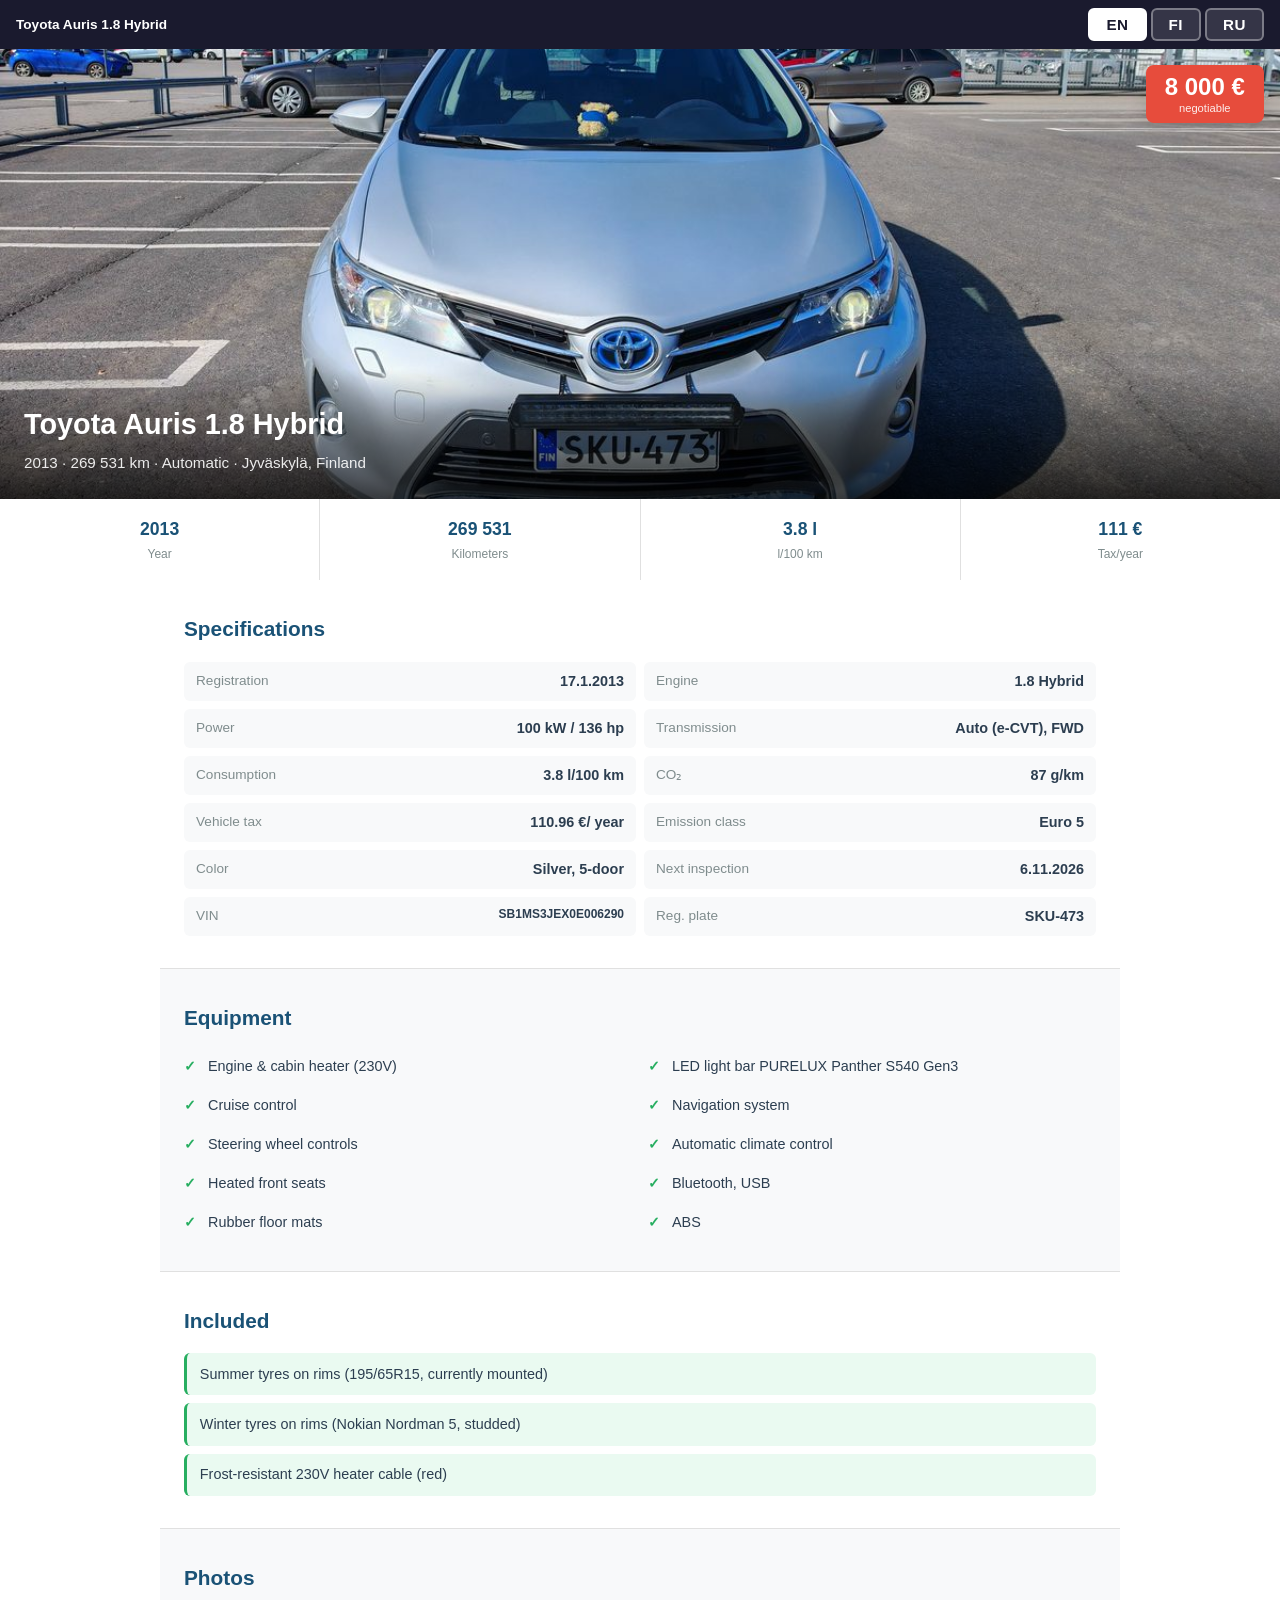
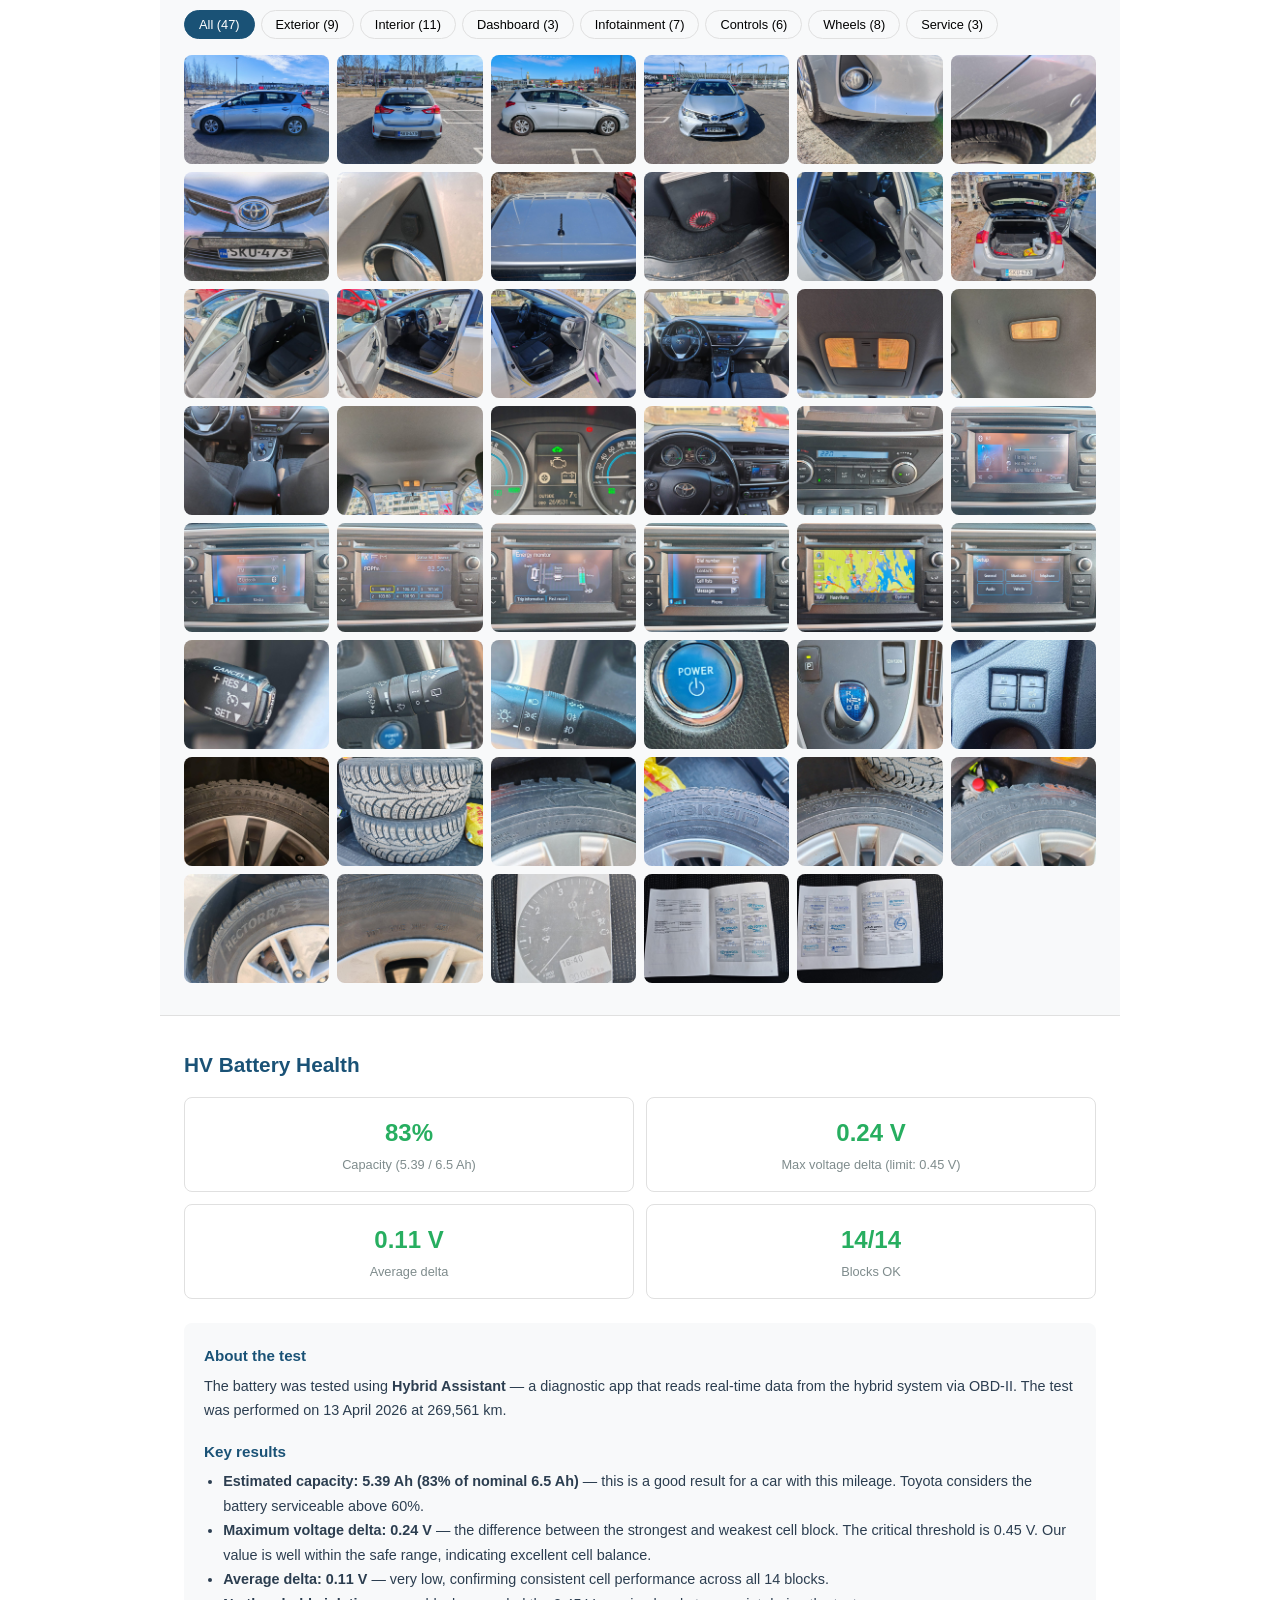
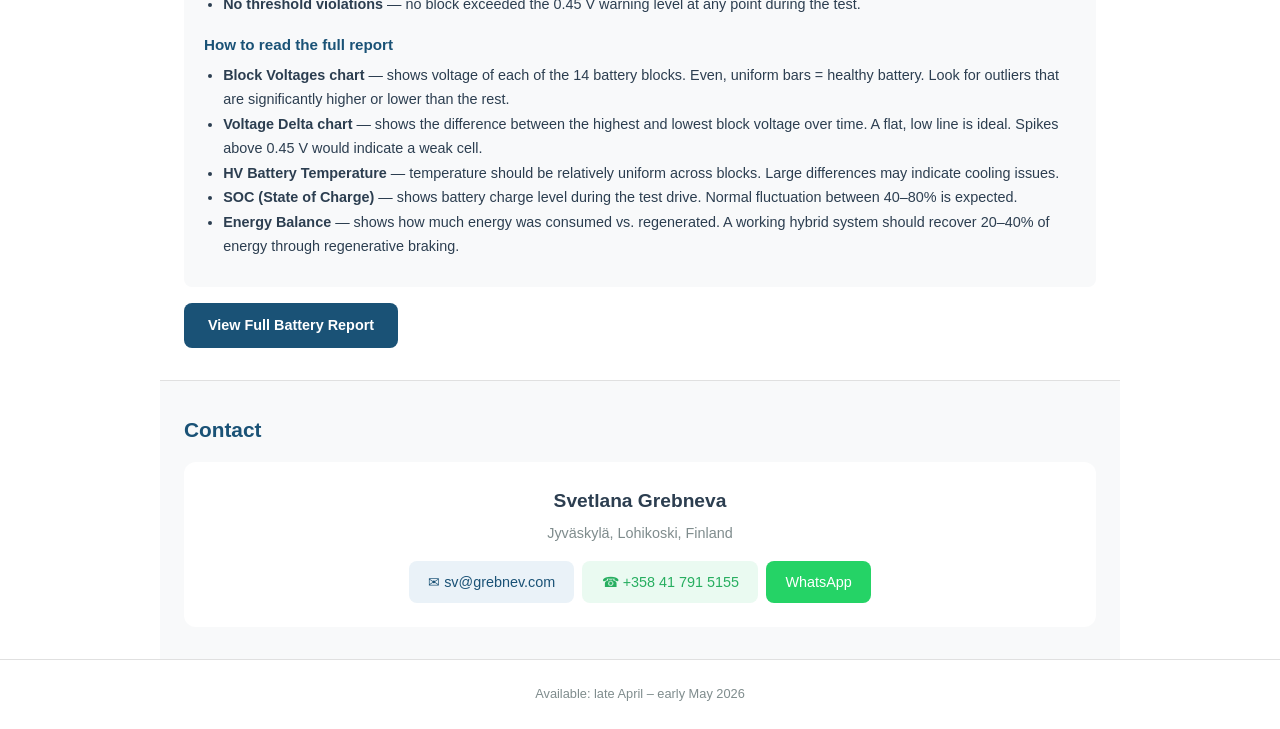
==== index.html @ d521fa99 "Fix language defaults, photo labels, and add heater cable to included items - Default language: Finn" ====
<!DOCTYPE html>
<html lang="fi" data-lang="fi">
<head>
  <meta charset="UTF-8">
  <meta name="viewport" content="width=device-width, initial-scale=1.0">
  <title>Toyota Auris 1.8 Hybrid 2013 — For Sale / Myydaan / Prodaetsya</title>
  <meta name="description" content="Toyota Auris 1.8 Hybrid 2013, 269 531 km, automatic, 8 000 EUR. Jyvaskyla, Finland.">

  <!-- Open Graph -->
  <meta property="og:title" content="Toyota Auris 1.8 Hybrid 2013 — 8 000 EUR">
  <meta property="og:description" content="Well-maintained hybrid, 269 531 km, automatic e-CVT, 3.8 l/100 km. Jyvaskyla, Finland.">
  <meta property="og:image" content="photos-web/exterior/exterior-04.jpg">
  <meta property="og:type" content="website">

  <link rel="icon" href="data:image/svg+xml,<svg xmlns='http://www.w3.org/2000/svg' viewBox='0 0 100 100'><text y='.9em' font-size='90'>&#x1F697;</text></svg>">
  <link rel="stylesheet" href="css/style.css">
</head>
<body data-lang="fi">

  <!-- Top Bar -->
  <div class="top-bar">
    <span class="site-title">Toyota Auris 1.8 Hybrid</span>
    <div class="lang-buttons">
      <button class="lang-btn active" data-lang="en">EN</button>
      <button class="lang-btn" data-lang="fi">FI</button>
      <button class="lang-btn" data-lang="ru">RU</button>
    </div>
  </div>

  <!-- Hero -->
  <div class="hero">
    <img src="photos-web/exterior/exterior-04.jpg" alt="Toyota Auris 1.8 Hybrid 2013" loading="eager">
    <div class="price-badge">8 000 &euro;
      <span class="price-negotiable">
        <span class="lang-en">negotiable</span>
        <span class="lang-fi">neuvoteltavissa</span>
        <span class="lang-ru">&#1090;&#1086;&#1088;&#1075;</span>
      </span>
    </div>
    <div class="hero-overlay">
      <h1>Toyota Auris 1.8 Hybrid</h1>
      <div class="subtitle">
        <span class="lang-en">2013 &middot; 269 531 km &middot; Automatic &middot; Jyv&auml;skyl&auml;, Finland</span>
        <span class="lang-fi">2013 &middot; 269 531 km &middot; Automaatti &middot; Jyv&auml;skyl&auml;, Suomi</span>
        <span class="lang-ru">2013 &middot; 269 531 km &middot; &#1040;&#1074;&#1090;&#1086;&#1084;&#1072;&#1090; &middot; Jyv&auml;skyl&auml;, &#1060;&#1080;&#1085;&#1083;&#1103;&#1085;&#1076;&#1080;&#1103;</span>
      </div>
    </div>
  </div>

  <!-- Quick Facts -->
  <div class="quick-facts">
    <div class="quick-fact">
      <div class="value">2013</div>
      <div class="label">
        <span class="lang-en">Year</span>
        <span class="lang-fi">Vuosi</span>
        <span class="lang-ru">&#1043;&#1086;&#1076;</span>
      </div>
    </div>
    <div class="quick-fact">
      <div class="value">269 531</div>
      <div class="label">
        <span class="lang-en">Kilometers</span>
        <span class="lang-fi">Kilometrit</span>
        <span class="lang-ru">&#1055;&#1088;&#1086;&#1073;&#1077;&#1075;, &#1082;&#1084;</span>
      </div>
    </div>
    <div class="quick-fact">
      <div class="value">3.8 l</div>
      <div class="label">
        <span class="lang-en">l/100 km</span>
        <span class="lang-fi">l/100 km</span>
        <span class="lang-ru">&#1083;/100 &#1082;&#1084;</span>
      </div>
    </div>
    <div class="quick-fact">
      <div class="value">111 &euro;</div>
      <div class="label">
        <span class="lang-en">Tax/year</span>
        <span class="lang-fi">Vero/vuosi</span>
        <span class="lang-ru">&#1053;&#1072;&#1083;&#1086;&#1075;/&#1075;&#1086;&#1076;</span>
      </div>
    </div>
  </div>

  <!-- Specifications -->
  <section class="section" id="specs">
    <h2 class="section-title">
      <span class="lang-en">Specifications</span>
      <span class="lang-fi">Tekniset tiedot</span>
      <span class="lang-ru">&#1061;&#1072;&#1088;&#1072;&#1082;&#1090;&#1077;&#1088;&#1080;&#1089;&#1090;&#1080;&#1082;&#1080;</span>
    </h2>
    <div class="specs-grid">
      <div class="spec-row">
        <span class="spec-label">
          <span class="lang-en">Registration</span><span class="lang-fi">Rekister&ouml;inti</span><span class="lang-ru">&#1056;&#1077;&#1075;&#1080;&#1089;&#1090;&#1088;&#1072;&#1094;&#1080;&#1103;</span>
        </span>
        <span class="spec-value">17.1.2013</span>
      </div>
      <div class="spec-row">
        <span class="spec-label">
          <span class="lang-en">Engine</span><span class="lang-fi">Moottori</span><span class="lang-ru">&#1044;&#1074;&#1080;&#1075;&#1072;&#1090;&#1077;&#1083;&#1100;</span>
        </span>
        <span class="spec-value">1.8 Hybrid</span>
      </div>
      <div class="spec-row">
        <span class="spec-label">
          <span class="lang-en">Power</span><span class="lang-fi">Teho</span><span class="lang-ru">&#1052;&#1086;&#1097;&#1085;&#1086;&#1089;&#1090;&#1100;</span>
        </span>
        <span class="spec-value">100 kW / 136 hp</span>
      </div>
      <div class="spec-row">
        <span class="spec-label">
          <span class="lang-en">Transmission</span><span class="lang-fi">Vaihteisto</span><span class="lang-ru">&#1050;&#1086;&#1088;&#1086;&#1073;&#1082;&#1072;</span>
        </span>
        <span class="spec-value">
          <span class="lang-en">Auto (e-CVT), FWD</span><span class="lang-fi">Automaatti (e-CVT), etuveto</span><span class="lang-ru">&#1040;&#1074;&#1090;&#1086;&#1084;&#1072;&#1090; (e-CVT), &#1087;&#1077;&#1088;&#1077;&#1076;&#1085;&#1080;&#1081;</span>
        </span>
      </div>
      <div class="spec-row">
        <span class="spec-label">
          <span class="lang-en">Consumption</span><span class="lang-fi">Kulutus</span><span class="lang-ru">&#1056;&#1072;&#1089;&#1093;&#1086;&#1076;</span>
        </span>
        <span class="spec-value">3.8 l/100 km</span>
      </div>
      <div class="spec-row">
        <span class="spec-label">CO&#8322;</span>
        <span class="spec-value">87 g/km</span>
      </div>
      <div class="spec-row">
        <span class="spec-label">
          <span class="lang-en">Vehicle tax</span><span class="lang-fi">Ajoneuvovero</span><span class="lang-ru">&#1053;&#1072;&#1083;&#1086;&#1075;</span>
        </span>
        <span class="spec-value">110.96 &euro;/
          <span class="lang-en">year</span><span class="lang-fi">vuosi</span><span class="lang-ru">&#1075;&#1086;&#1076;</span>
        </span>
      </div>
      <div class="spec-row">
        <span class="spec-label">
          <span class="lang-en">Emission class</span><span class="lang-fi">P&auml;&auml;st&ouml;luokka</span><span class="lang-ru">&#1069;&#1082;&#1086;&#1082;&#1083;&#1072;&#1089;&#1089;</span>
        </span>
        <span class="spec-value">Euro 5</span>
      </div>
      <div class="spec-row">
        <span class="spec-label">
          <span class="lang-en">Color</span><span class="lang-fi">V&auml;ri</span><span class="lang-ru">&#1062;&#1074;&#1077;&#1090;</span>
        </span>
        <span class="spec-value">
          <span class="lang-en">Silver, 5-door</span><span class="lang-fi">Hopea, 5-ovinen</span><span class="lang-ru">&#1057;&#1077;&#1088;&#1077;&#1073;&#1088;&#1080;&#1089;&#1090;&#1099;&#1081;, 5 &#1076;&#1074;.</span>
        </span>
      </div>
      <div class="spec-row">
        <span class="spec-label">
          <span class="lang-en">Next inspection</span><span class="lang-fi">Seuraava katsastus</span><span class="lang-ru">&#1058;&#1077;&#1093;&#1086;&#1089;&#1084;&#1086;&#1090;&#1088; &#1076;&#1086;</span>
        </span>
        <span class="spec-value">6.11.2026</span>
      </div>
      <div class="spec-row">
        <span class="spec-label">VIN</span>
        <span class="spec-value" style="font-size:0.75rem">SB1MS3JEX0E006290</span>
      </div>
      <div class="spec-row">
        <span class="spec-label">
          <span class="lang-en">Reg. plate</span><span class="lang-fi">Rekisteritunnus</span><span class="lang-ru">&#1053;&#1086;&#1084;&#1077;&#1088;</span>
        </span>
        <span class="spec-value">SKU-473</span>
      </div>
    </div>
  </section>

  <!-- Equipment -->
  <section class="section section-alt" id="equipment">
    <h2 class="section-title">
      <span class="lang-en">Equipment</span>
      <span class="lang-fi">Varusteet</span>
      <span class="lang-ru">&#1054;&#1089;&#1085;&#1072;&#1097;&#1077;&#1085;&#1080;&#1077;</span>
    </h2>
    <ul class="equipment-list">
      <li>
        <span class="lang-en">Engine &amp; cabin heater (230V)</span>
        <span class="lang-fi">Moottorin ja sis&auml;tilan l&auml;mmitin (230V)</span>
        <span class="lang-ru">&#1055;&#1086;&#1076;&#1086;&#1075;&#1088;&#1077;&#1074; &#1076;&#1074;&#1080;&#1075;&#1072;&#1090;&#1077;&#1083;&#1103; &#1080; &#1089;&#1072;&#1083;&#1086;&#1085;&#1072; (230V)</span>
      </li>
      <li>
        <span class="lang-en">LED light bar PURELUX Panther S540 Gen3</span>
        <span class="lang-fi">Lis&auml;valo PURELUX Panther S540 Gen3</span>
        <span class="lang-ru">LED-&#1092;&#1072;&#1088;&#1072; PURELUX Panther S540 Gen3</span>
      </li>
      <li>
        <span class="lang-en">Cruise control</span>
        <span class="lang-fi">Vakionopeudens&auml;&auml;din</span>
        <span class="lang-ru">&#1050;&#1088;&#1091;&#1080;&#1079;-&#1082;&#1086;&#1085;&#1090;&#1088;&#1086;&#1083;&#1100;</span>
      </li>
      <li>
        <span class="lang-en">Navigation system</span>
        <span class="lang-fi">Navigointij&auml;rjestelm&auml;</span>
        <span class="lang-ru">&#1053;&#1072;&#1074;&#1080;&#1075;&#1072;&#1094;&#1080;&#1103;</span>
      </li>
      <li>
        <span class="lang-en">Steering wheel controls</span>
        <span class="lang-fi">Ohjauspyörän hallintalaitteet</span>
        <span class="lang-ru">&#1059;&#1087;&#1088;&#1072;&#1074;&#1083;&#1077;&#1085;&#1080;&#1077; &#1085;&#1072; &#1088;&#1091;&#1083;&#1077;</span>
      </li>
      <li>
        <span class="lang-en">Automatic climate control</span>
        <span class="lang-fi">Automaattinen ilmastointi</span>
        <span class="lang-ru">&#1050;&#1083;&#1080;&#1084;&#1072;&#1090;-&#1082;&#1086;&#1085;&#1090;&#1088;&#1086;&#1083;&#1100;</span>
      </li>
      <li>
        <span class="lang-en">Heated front seats</span>
        <span class="lang-fi">L&auml;mmitett&auml;v&auml;t etuistuimet</span>
        <span class="lang-ru">&#1054;&#1073;&#1086;&#1075;&#1088;&#1077;&#1074; &#1087;&#1077;&#1088;&#1077;&#1076;&#1085;&#1080;&#1093; &#1089;&#1080;&#1076;&#1077;&#1085;&#1080;&#1081;</span>
      </li>
      <li>
        <span class="lang-en">Bluetooth, USB</span>
        <span class="lang-fi">Bluetooth, USB</span>
        <span class="lang-ru">Bluetooth, USB</span>
      </li>
      <li>
        <span class="lang-en">Rubber floor mats</span>
        <span class="lang-fi">Kumimatot</span>
        <span class="lang-ru">&#1056;&#1077;&#1079;&#1080;&#1085;&#1086;&#1074;&#1099;&#1077; &#1082;&#1086;&#1074;&#1088;&#1080;&#1082;&#1080;</span>
      </li>
      <li>
        <span class="lang-en">ABS</span>
        <span class="lang-fi">ABS</span>
        <span class="lang-ru">ABS</span>
      </li>
    </ul>
  </section>

  <!-- Included -->
  <section class="section" id="included">
    <h2 class="section-title">
      <span class="lang-en">Included</span>
      <span class="lang-fi">Mukana</span>
      <span class="lang-ru">&#1042; &#1082;&#1086;&#1084;&#1087;&#1083;&#1077;&#1082;&#1090;&#1077;</span>
    </h2>
    <ul class="included-list">
      <li>
        <span class="lang-en">Summer tyres on rims (195/65R15, currently mounted)</span>
        <span class="lang-fi">Kes&auml;renkaat vanteilla (195/65R15, nyt alla)</span>
        <span class="lang-ru">&#1051;&#1077;&#1090;&#1085;&#1103;&#1103; &#1088;&#1077;&#1079;&#1080;&#1085;&#1072; &#1085;&#1072; &#1076;&#1080;&#1089;&#1082;&#1072;&#1093; (195/65R15, &#1089;&#1077;&#1081;&#1095;&#1072;&#1089; &#1089;&#1090;&#1086;&#1080;&#1090;)</span>
      </li>
      <li>
        <span class="lang-en">Winter tyres on rims (Nokian Nordman 5, studded)</span>
        <span class="lang-fi">Talvirenkaat vanteilla (Nokian Nordman 5, nastarenkaat)</span>
        <span class="lang-ru">&#1047;&#1080;&#1084;&#1085;&#1103;&#1103; &#1088;&#1077;&#1079;&#1080;&#1085;&#1072; &#1085;&#1072; &#1076;&#1080;&#1089;&#1082;&#1072;&#1093; (Nokian Nordman 5, &#1096;&#1080;&#1087;&#1099;)</span>
      </li>
      <li>
        <span class="lang-en">Frost-resistant 230V heater cable (red)</span>
        <span class="lang-fi">Pakkasenkest&auml;v&auml; 230V l&auml;mmityskaapeli (punainen)</span>
        <span class="lang-ru">&#1052;&#1086;&#1088;&#1086;&#1079;&#1086;&#1089;&#1090;&#1086;&#1081;&#1082;&#1080;&#1081; &#1082;&#1072;&#1073;&#1077;&#1083;&#1100; 230V &#1076;&#1083;&#1103; &#1086;&#1073;&#1086;&#1075;&#1088;&#1077;&#1074;&#1072; (&#1082;&#1088;&#1072;&#1089;&#1085;&#1099;&#1081;)</span>
      </li>
    </ul>
  </section>

  <!-- Photo Gallery -->
  <section class="section section-alt" id="photos">
    <h2 class="section-title">
      <span class="lang-en">Photos</span>
      <span class="lang-fi">Kuvat</span>
      <span class="lang-ru">&#1060;&#1086;&#1090;&#1086;</span>
    </h2>

    <div class="gallery-tabs">
      <button class="gallery-tab active" data-category="all">
        <span class="lang-en">All (47)</span><span class="lang-fi">Kaikki (47)</span><span class="lang-ru">&#1042;&#1089;&#1077; (47)</span>
      </button>
      <button class="gallery-tab" data-category="exterior">
        <span class="lang-en">Exterior (9)</span><span class="lang-fi">Ulkopuoli (9)</span><span class="lang-ru">&#1050;&#1091;&#1079;&#1086;&#1074; (9)</span>
      </button>
      <button class="gallery-tab" data-category="interior">
        <span class="lang-en">Interior (11)</span><span class="lang-fi">Sis&auml;tila (11)</span><span class="lang-ru">&#1057;&#1072;&#1083;&#1086;&#1085; (11)</span>
      </button>
      <button class="gallery-tab" data-category="dashboard">
        <span class="lang-en">Dashboard (3)</span><span class="lang-fi">Mittaristo (3)</span><span class="lang-ru">&#1055;&#1088;&#1080;&#1073;&#1086;&#1088;&#1099; (3)</span>
      </button>
      <button class="gallery-tab" data-category="infotainment">
        <span class="lang-en">Infotainment (7)</span><span class="lang-fi">Viihde (7)</span><span class="lang-ru">&#1052;&#1091;&#1083;&#1100;&#1090;&#1080;&#1084;&#1077;&#1076;&#1080;&#1072; (7)</span>
      </button>
      <button class="gallery-tab" data-category="controls">
        <span class="lang-en">Controls (6)</span><span class="lang-fi">Hallinta (6)</span><span class="lang-ru">&#1059;&#1087;&#1088;&#1072;&#1074;&#1083;&#1077;&#1085;&#1080;&#1077; (6)</span>
      </button>
      <button class="gallery-tab" data-category="wheels">
        <span class="lang-en">Wheels (8)</span><span class="lang-fi">Renkaat (8)</span><span class="lang-ru">&#1050;&#1086;&#1083;&#1105;&#1089;&#1072; (8)</span>
      </button>
      <button class="gallery-tab" data-category="service">
        <span class="lang-en">Service (3)</span><span class="lang-fi">Huolto (3)</span><span class="lang-ru">&#1057;&#1077;&#1088;&#1074;&#1080;&#1089; (3)</span>
      </button>
    </div>

    <div class="gallery-grid">
      <!-- Exterior -->
      <div class="gallery-item" data-category="exterior" data-original="photos-original/exterior/exterior-01.jpg">
        <img src="photos-web/exterior/exterior-01.jpg" alt="Left side profile" loading="lazy">
        <div class="photo-label"><span class="lang-en">Left side</span><span class="lang-fi">Vasen sivu</span><span class="lang-ru">&#1051;&#1077;&#1074;&#1099;&#1081; &#1073;&#1086;&#1082;</span></div>
      </div>
      <div class="gallery-item" data-category="exterior" data-original="photos-original/exterior/exterior-02.jpg">
        <img src="photos-web/exterior/exterior-02.jpg" alt="Rear view" loading="lazy">
        <div class="photo-label"><span class="lang-en">Rear</span><span class="lang-fi">Takaa</span><span class="lang-ru">&#1057;&#1079;&#1072;&#1076;&#1080;</span></div>
      </div>
      <div class="gallery-item" data-category="exterior" data-original="photos-original/exterior/exterior-03.jpg">
        <img src="photos-web/exterior/exterior-03.jpg" alt="Right side profile" loading="lazy">
        <div class="photo-label"><span class="lang-en">Right side</span><span class="lang-fi">Oikea sivu</span><span class="lang-ru">&#1055;&#1088;&#1072;&#1074;&#1099;&#1081; &#1073;&#1086;&#1082;</span></div>
      </div>
      <div class="gallery-item" data-category="exterior" data-original="photos-original/exterior/exterior-04.jpg">
        <img src="photos-web/exterior/exterior-04.jpg" alt="Front view" loading="lazy">
        <div class="photo-label"><span class="lang-en">Front</span><span class="lang-fi">Edest&auml;</span><span class="lang-ru">&#1057;&#1087;&#1077;&#1088;&#1077;&#1076;&#1080;</span></div>
      </div>
      <div class="gallery-item" data-category="exterior" data-original="photos-original/exterior/exterior-05.jpg">
        <img src="photos-web/exterior/exterior-05.jpg" alt="Scuff on lower front bumper" loading="lazy">
        <div class="photo-label"><span class="lang-en">Bumper scuff</span><span class="lang-fi">Puskurin kuluma</span><span class="lang-ru">&#1055;&#1086;&#1090;&#1105;&#1088;&#1090;&#1086;&#1089;&#1090;&#1100; &#1073;&#1072;&#1084;&#1087;&#1077;&#1088;&#1072;</span></div>
      </div>
      <div class="gallery-item" data-category="exterior" data-original="photos-original/exterior/exterior-06.jpg">
        <img src="photos-web/exterior/exterior-06.jpg" alt="Scuff on right rear bumper" loading="lazy">
        <div class="photo-label"><span class="lang-en">Right bumper scuff</span><span class="lang-fi">Oikea puskuri</span><span class="lang-ru">&#1055;&#1086;&#1090;&#1105;&#1088;&#1090;&#1086;&#1089;&#1090;&#1100; &#1089;&#1087;&#1088;&#1072;&#1074;&#1072;</span></div>
      </div>
      <div class="gallery-item" data-category="exterior" data-original="photos-original/exterior/exterior-07.jpg">
        <img src="photos-web/exterior/exterior-07.jpg" alt="Front grille and LED bar" loading="lazy">
        <div class="photo-label"><span class="lang-en">Grille &amp; LED bar</span><span class="lang-fi">S&auml;leikk&ouml;</span><span class="lang-ru">&#1056;&#1077;&#1096;&#1105;&#1090;&#1082;&#1072; &#1080; LED</span></div>
      </div>
      <div class="gallery-item" data-category="exterior" data-original="photos-original/exterior/exterior-08.jpg">
        <img src="photos-web/exterior/exterior-08.jpg" alt="230V heater socket location" loading="lazy">
        <div class="photo-label"><span class="lang-en">230V socket</span><span class="lang-fi">230V pistorasia</span><span class="lang-ru">&#1056;&#1086;&#1079;&#1077;&#1090;&#1082;&#1072; 230V</span></div>
      </div>
      <div class="gallery-item" data-category="exterior" data-original="photos-original/exterior/exterior-09.jpg">
        <img src="photos-web/exterior/exterior-09.jpg" alt="Rear roof and antenna" loading="lazy">
        <div class="photo-label"><span class="lang-en">Roof &amp; antenna</span><span class="lang-fi">Katto</span><span class="lang-ru">&#1050;&#1088;&#1099;&#1096;&#1072;</span></div>
      </div>

      <!-- Interior -->
      <div class="gallery-item" data-category="interior" data-original="photos-original/interior/interior-01.jpg">
        <img src="photos-web/interior/interior-01.jpg" alt="DEFA cabin heater" loading="lazy">
        <div class="photo-label"><span class="lang-en">Cabin heater</span><span class="lang-fi">Sis&auml;l&auml;mmitin</span><span class="lang-ru">&#1054;&#1073;&#1086;&#1075;&#1088;&#1077;&#1074;&#1072;&#1090;&#1077;&#1083;&#1100;</span></div>
      </div>
      <div class="gallery-item" data-category="interior" data-original="photos-original/interior/interior-02.jpg">
        <img src="photos-web/interior/interior-02.jpg" alt="Rear seats right side" loading="lazy">
        <div class="photo-label"><span class="lang-en">Rear seats</span><span class="lang-fi">Takaistuimet</span><span class="lang-ru">&#1047;&#1072;&#1076;&#1085;&#1080;&#1081; &#1088;&#1103;&#1076;</span></div>
      </div>
      <div class="gallery-item" data-category="interior" data-original="photos-original/interior/interior-03.jpg">
        <img src="photos-web/interior/interior-03.jpg" alt="Trunk open" loading="lazy">
        <div class="photo-label"><span class="lang-en">Trunk</span><span class="lang-fi">Tavaratila</span><span class="lang-ru">&#1041;&#1072;&#1075;&#1072;&#1078;&#1085;&#1080;&#1082;</span></div>
      </div>
      <div class="gallery-item" data-category="interior" data-original="photos-original/interior/interior-04.jpg">
        <img src="photos-web/interior/interior-04.jpg" alt="Rear seats left side" loading="lazy">
        <div class="photo-label"><span class="lang-en">Rear seats</span><span class="lang-fi">Takaistuimet</span><span class="lang-ru">&#1047;&#1072;&#1076;&#1085;&#1080;&#1081; &#1088;&#1103;&#1076;</span></div>
      </div>
      <div class="gallery-item" data-category="interior" data-original="photos-original/interior/interior-05.jpg">
        <img src="photos-web/interior/interior-05.jpg" alt="Driver area overview" loading="lazy">
        <div class="photo-label"><span class="lang-en">Driver area</span><span class="lang-fi">Kuljettajan puoli</span><span class="lang-ru">&#1052;&#1077;&#1089;&#1090;&#1086; &#1074;&#1086;&#1076;&#1080;&#1090;&#1077;&#1083;&#1103;</span></div>
      </div>
      <div class="gallery-item" data-category="interior" data-original="photos-original/interior/interior-06.jpg">
        <img src="photos-web/interior/interior-06.jpg" alt="Driver seat" loading="lazy">
        <div class="photo-label"><span class="lang-en">Driver seat</span><span class="lang-fi">Kuljettajan istuin</span><span class="lang-ru">&#1057;&#1080;&#1076;&#1077;&#1085;&#1100;&#1077; &#1074;&#1086;&#1076;&#1080;&#1090;&#1077;&#1083;&#1103;</span></div>
      </div>
      <div class="gallery-item" data-category="interior" data-original="photos-original/interior/interior-07.jpg">
        <img src="photos-web/interior/interior-07.jpg" alt="Passenger seat" loading="lazy">
        <div class="photo-label"><span class="lang-en">Passenger seat</span><span class="lang-fi">Matkustajan istuin</span><span class="lang-ru">&#1055;&#1072;&#1089;&#1089;&#1072;&#1078;&#1080;&#1088;&#1089;&#1082;&#1086;&#1077;</span></div>
      </div>
      <div class="gallery-item" data-category="interior" data-original="photos-original/interior/interior-08.jpg">
        <img src="photos-web/interior/interior-08.jpg" alt="Full interior from rear" loading="lazy">
        <div class="photo-label"><span class="lang-en">Interior view</span><span class="lang-fi">Sis&auml;tila</span><span class="lang-ru">&#1057;&#1072;&#1083;&#1086;&#1085;</span></div>
      </div>
      <div class="gallery-item" data-category="interior" data-original="photos-original/interior/interior-09.jpg">
        <img src="photos-web/interior/interior-09.jpg" alt="Overhead lights and mirror" loading="lazy">
        <div class="photo-label"><span class="lang-en">Ceiling lights</span><span class="lang-fi">Kattovalot</span><span class="lang-ru">&#1055;&#1086;&#1090;&#1086;&#1083;&#1086;&#1082;</span></div>
      </div>
      <div class="gallery-item" data-category="interior" data-original="photos-original/interior/interior-10.jpg">
        <img src="photos-web/interior/interior-10.jpg" alt="Rear ceiling light" loading="lazy">
        <div class="photo-label"><span class="lang-en">Rear light</span><span class="lang-fi">Takavalo</span><span class="lang-ru">&#1047;&#1072;&#1076;&#1085;&#1080;&#1081; &#1089;&#1074;&#1077;&#1090;</span></div>
      </div>
      <div class="gallery-item" data-category="interior" data-original="photos-original/interior/interior-11.jpg">
        <img src="photos-web/interior/interior-11.jpg" alt="Interior panoramic" loading="lazy">
        <div class="photo-label"><span class="lang-en">Panoramic</span><span class="lang-fi">Panoraama</span><span class="lang-ru">&#1055;&#1072;&#1085;&#1086;&#1088;&#1072;&#1084;&#1072;</span></div>
      </div>

      <!-- Dashboard -->
      <div class="gallery-item" data-category="dashboard" data-original="photos-original/dashboard/dashboard-01.jpg">
        <img src="photos-web/dashboard/dashboard-01.jpg" alt="Instrument cluster 269531 km" loading="lazy">
        <div class="photo-label"><span class="lang-en">269 531 km</span><span class="lang-fi">269 531 km</span><span class="lang-ru">269 531 &#1082;&#1084;</span></div>
      </div>
      <div class="gallery-item" data-category="dashboard" data-original="photos-original/dashboard/dashboard-02.jpg">
        <img src="photos-web/dashboard/dashboard-02.jpg" alt="Dashboard overview" loading="lazy">
        <div class="photo-label"><span class="lang-en">Dashboard</span><span class="lang-fi">Mittaristo</span><span class="lang-ru">&#1055;&#1088;&#1080;&#1073;&#1086;&#1088;&#1099;</span></div>
      </div>
      <div class="gallery-item" data-category="dashboard" data-original="photos-original/dashboard/dashboard-03.jpg">
        <img src="photos-web/dashboard/dashboard-03.jpg" alt="Climate control" loading="lazy">
        <div class="photo-label"><span class="lang-en">Climate</span><span class="lang-fi">Ilmastointi</span><span class="lang-ru">&#1050;&#1083;&#1080;&#1084;&#1072;&#1090;</span></div>
      </div>

      <!-- Infotainment -->
      <div class="gallery-item" data-category="infotainment" data-original="photos-original/infotainment/infotainment-01.jpg">
        <img src="photos-web/infotainment/infotainment-01.jpg" alt="Bluetooth audio" loading="lazy">
        <div class="photo-label">Bluetooth</div>
      </div>
      <div class="gallery-item" data-category="infotainment" data-original="photos-original/infotainment/infotainment-02.jpg">
        <img src="photos-web/infotainment/infotainment-02.jpg" alt="Media source menu" loading="lazy">
        <div class="photo-label">Media</div>
      </div>
      <div class="gallery-item" data-category="infotainment" data-original="photos-original/infotainment/infotainment-03.jpg">
        <img src="photos-web/infotainment/infotainment-03.jpg" alt="FM radio" loading="lazy">
        <div class="photo-label">FM Radio</div>
      </div>
      <div class="gallery-item" data-category="infotainment" data-original="photos-original/infotainment/infotainment-04.jpg">
        <img src="photos-web/infotainment/infotainment-04.jpg" alt="Energy monitor" loading="lazy">
        <div class="photo-label"><span class="lang-en">Energy monitor</span><span class="lang-fi">Energiamonitori</span><span class="lang-ru">&#1069;&#1085;&#1077;&#1088;&#1075;&#1086;&#1084;&#1086;&#1085;&#1080;&#1090;&#1086;&#1088;</span></div>
      </div>
      <div class="gallery-item" data-category="infotainment" data-original="photos-original/infotainment/infotainment-05.jpg">
        <img src="photos-web/infotainment/infotainment-05.jpg" alt="Phone menu" loading="lazy">
        <div class="photo-label"><span class="lang-en">Phone</span><span class="lang-fi">Puhelin</span><span class="lang-ru">&#1058;&#1077;&#1083;&#1077;&#1092;&#1086;&#1085;</span></div>
      </div>
      <div class="gallery-item" data-category="infotainment" data-original="photos-original/infotainment/infotainment-06.jpg">
        <img src="photos-web/infotainment/infotainment-06.jpg" alt="Navigation map" loading="lazy">
        <div class="photo-label"><span class="lang-en">Navigation</span><span class="lang-fi">Navigointi</span><span class="lang-ru">&#1053;&#1072;&#1074;&#1080;&#1075;&#1072;&#1094;&#1080;&#1103;</span></div>
      </div>
      <div class="gallery-item" data-category="infotainment" data-original="photos-original/infotainment/infotainment-07.jpg">
        <img src="photos-web/infotainment/infotainment-07.jpg" alt="Setup menu" loading="lazy">
        <div class="photo-label"><span class="lang-en">Settings</span><span class="lang-fi">Asetukset</span><span class="lang-ru">&#1053;&#1072;&#1089;&#1090;&#1088;&#1086;&#1081;&#1082;&#1080;</span></div>
      </div>

      <!-- Controls -->
      <div class="gallery-item" data-category="controls" data-original="photos-original/controls/controls-01.jpg">
        <img src="photos-web/controls/controls-01.jpg" alt="Cruise control stalk" loading="lazy">
        <div class="photo-label"><span class="lang-en">Cruise control</span><span class="lang-fi">Vakionopeus</span><span class="lang-ru">&#1050;&#1088;&#1091;&#1080;&#1079;</span></div>
      </div>
      <div class="gallery-item" data-category="controls" data-original="photos-original/controls/controls-02.jpg">
        <img src="photos-web/controls/controls-02.jpg" alt="Wiper stalk" loading="lazy">
        <div class="photo-label"><span class="lang-en">Wipers</span><span class="lang-fi">Pyyhkimet</span><span class="lang-ru">&#1044;&#1074;&#1086;&#1088;&#1085;&#1080;&#1082;&#1080;</span></div>
      </div>
      <div class="gallery-item" data-category="controls" data-original="photos-original/controls/controls-03.jpg">
        <img src="photos-web/controls/controls-03.jpg" alt="Light and turn signal stalk" loading="lazy">
        <div class="photo-label"><span class="lang-en">Lights</span><span class="lang-fi">Valot</span><span class="lang-ru">&#1057;&#1074;&#1077;&#1090;</span></div>
      </div>
      <div class="gallery-item" data-category="controls" data-original="photos-original/controls/controls-04.jpg">
        <img src="photos-web/controls/controls-04.jpg" alt="POWER button" loading="lazy">
        <div class="photo-label">POWER</div>
      </div>
      <div class="gallery-item" data-category="controls" data-original="photos-original/controls/controls-05.jpg">
        <img src="photos-web/controls/controls-05.jpg" alt="Center console and shift knob" loading="lazy">
        <div class="photo-label"><span class="lang-en">Console</span><span class="lang-fi">Keskikonsoli</span><span class="lang-ru">&#1050;&#1086;&#1085;&#1089;&#1086;&#1083;&#1100;</span></div>
      </div>
      <div class="gallery-item" data-category="controls" data-original="photos-original/controls/controls-06.jpg">
        <img src="photos-web/controls/controls-06.jpg" alt="Heated seat buttons" loading="lazy">
        <div class="photo-label"><span class="lang-en">Heated seats</span><span class="lang-fi">L&auml;mmitys</span><span class="lang-ru">&#1054;&#1073;&#1086;&#1075;&#1088;&#1077;&#1074;</span></div>
      </div>

      <!-- Wheels -->
      <div class="gallery-item" data-category="wheels" data-original="photos-original/wheels/wheels-01.jpg">
        <img src="photos-web/wheels/wheels-01.jpg" alt="Tyre size 195/65 R15" loading="lazy">
        <div class="photo-label">195/65 R15</div>
      </div>
      <div class="gallery-item" data-category="wheels" data-original="photos-original/wheels/wheels-02.jpg">
        <img src="photos-web/wheels/wheels-02.jpg" alt="Winter tyres studded" loading="lazy">
        <div class="photo-label"><span class="lang-en">Winter tyres</span><span class="lang-fi">Talvirenkaat</span><span class="lang-ru">&#1047;&#1080;&#1084;&#1085;&#1103;&#1103; &#1088;&#1077;&#1079;&#1080;&#1085;&#1072;</span></div>
      </div>
      <div class="gallery-item" data-category="wheels" data-original="photos-original/wheels/wheels-03.jpg">
        <img src="photos-web/wheels/wheels-03.jpg" alt="Winter tyre DOT 2416" loading="lazy">
        <div class="photo-label">DOT 2416</div>
      </div>
      <div class="gallery-item" data-category="wheels" data-original="photos-original/wheels/wheels-04.jpg">
        <img src="photos-web/wheels/wheels-04.jpg" alt="Nokian brand" loading="lazy">
        <div class="photo-label">Nokian</div>
      </div>
      <div class="gallery-item" data-category="wheels" data-original="photos-original/wheels/wheels-05.jpg">
        <img src="photos-web/wheels/wheels-05.jpg" alt="Tyre marking detail" loading="lazy">
        <div class="photo-label"><span class="lang-en">Marking</span><span class="lang-fi">Merkinn&auml;t</span><span class="lang-ru">&#1052;&#1072;&#1088;&#1082;&#1080;&#1088;&#1086;&#1074;&#1082;&#1072;</span></div>
      </div>
      <div class="gallery-item" data-category="wheels" data-original="photos-original/wheels/wheels-06.jpg">
        <img src="photos-web/wheels/wheels-06.jpg" alt="Nordman 5 model" loading="lazy">
        <div class="photo-label">Nordman 5</div>
      </div>
      <div class="gallery-item" data-category="wheels" data-original="photos-original/wheels/wheels-07.jpg">
        <img src="photos-web/wheels/wheels-07.jpg" alt="Summer tyre Hectorra" loading="lazy">
        <div class="photo-label"><span class="lang-en">Summer tyre</span><span class="lang-fi">Kes&auml;rengas</span><span class="lang-ru">&#1051;&#1077;&#1090;&#1085;&#1103;&#1103;</span></div>
      </div>
      <div class="gallery-item" data-category="wheels" data-original="photos-original/wheels/wheels-08.jpg">
        <img src="photos-web/wheels/wheels-08.jpg" alt="Summer tyre DOT 4321" loading="lazy">
        <div class="photo-label">DOT 4321</div>
      </div>

      <!-- Service -->
      <div class="gallery-item" data-category="service" data-original="photos-original/service/service-01.jpg">
        <img src="photos-web/service/service-01.jpg" alt="Service book cover" loading="lazy">
        <div class="photo-label"><span class="lang-en">Service book</span><span class="lang-fi">Huoltokirja</span><span class="lang-ru">&#1057;&#1077;&#1088;&#1074;&#1080;&#1089;&#1085;&#1072;&#1103; &#1082;&#1085;&#1080;&#1078;&#1082;&#1072;</span></div>
      </div>
      <div class="gallery-item" data-category="service" data-original="photos-original/service/service-02.jpg">
        <img src="photos-web/service/service-02.jpg" alt="Service stamps page 1" loading="lazy">
        <div class="photo-label"><span class="lang-en">Service stamps</span><span class="lang-fi">Huoltoleimat</span><span class="lang-ru">&#1064;&#1090;&#1072;&#1084;&#1087;&#1099; &#1058;&#1054;</span></div>
      </div>
      <div class="gallery-item" data-category="service" data-original="photos-original/service/service-03.jpg">
        <img src="photos-web/service/service-03.jpg" alt="Service stamps page 2" loading="lazy">
        <div class="photo-label"><span class="lang-en">Service stamps</span><span class="lang-fi">Huoltoleimat</span><span class="lang-ru">&#1064;&#1090;&#1072;&#1084;&#1087;&#1099; &#1058;&#1054;</span></div>
      </div>
    </div>
  </section>

  <!-- Battery Health -->
  <section class="section" id="battery">
    <h2 class="section-title">
      <span class="lang-en">HV Battery Health</span>
      <span class="lang-fi">HV-akun kunto</span>
      <span class="lang-ru">&#1057;&#1086;&#1089;&#1090;&#1086;&#1103;&#1085;&#1080;&#1077; &#1075;&#1080;&#1073;&#1088;&#1080;&#1076;&#1085;&#1086;&#1081; &#1073;&#1072;&#1090;&#1072;&#1088;&#1077;&#1080;</span>
    </h2>

    <div class="battery-summary">
      <div class="battery-card good">
        <div class="metric">83%</div>
        <div class="metric-label">
          <span class="lang-en">Capacity (5.39 / 6.5 Ah)</span>
          <span class="lang-fi">Kapasiteetti (5,39 / 6,5 Ah)</span>
          <span class="lang-ru">&#1025;&#1084;&#1082;&#1086;&#1089;&#1090;&#1100; (5,39 / 6,5 Ah)</span>
        </div>
      </div>
      <div class="battery-card good">
        <div class="metric">0.24 V</div>
        <div class="metric-label">
          <span class="lang-en">Max voltage delta (limit: 0.45 V)</span>
          <span class="lang-fi">Suurin j&auml;nnitedelta (raja: 0,45 V)</span>
          <span class="lang-ru">&#1052;&#1072;&#1082;&#1089;. &#1076;&#1077;&#1083;&#1100;&#1090;&#1072; (&#1087;&#1086;&#1088;&#1086;&#1075;: 0,45 V)</span>
        </div>
      </div>
      <div class="battery-card good">
        <div class="metric">0.11 V</div>
        <div class="metric-label">
          <span class="lang-en">Average delta</span>
          <span class="lang-fi">Keskim. delta</span>
          <span class="lang-ru">&#1057;&#1088;. &#1076;&#1077;&#1083;&#1100;&#1090;&#1072;</span>
        </div>
      </div>
      <div class="battery-card good">
        <div class="metric">14/14</div>
        <div class="metric-label">
          <span class="lang-en">Blocks OK</span>
          <span class="lang-fi">Lohkot OK</span>
          <span class="lang-ru">&#1041;&#1083;&#1086;&#1082;&#1080; OK</span>
        </div>
      </div>
    </div>

    <!-- Battery interpretation guide -->
    <div class="battery-guide-content">
      <!-- English -->
      <div class="lang-en">
        <h4>About the test</h4>
        <p>The battery was tested using <strong>Hybrid Assistant</strong> &mdash; a diagnostic app that reads real-time data from the hybrid system via OBD-II. The test was performed on 13 April 2026 at 269,561 km.</p>

        <h4>Key results</h4>
        <ul>
          <li><strong>Estimated capacity: 5.39 Ah (83% of nominal 6.5 Ah)</strong> &mdash; this is a good result for a car with this mileage. Toyota considers the battery serviceable above 60%.</li>
          <li><strong>Maximum voltage delta: 0.24 V</strong> &mdash; the difference between the strongest and weakest cell block. The critical threshold is 0.45 V. Our value is well within the safe range, indicating excellent cell balance.</li>
          <li><strong>Average delta: 0.11 V</strong> &mdash; very low, confirming consistent cell performance across all 14 blocks.</li>
          <li><strong>No threshold violations</strong> &mdash; no block exceeded the 0.45 V warning level at any point during the test.</li>
        </ul>

        <h4>How to read the full report</h4>
        <ul>
          <li><strong>Block Voltages chart</strong> &mdash; shows voltage of each of the 14 battery blocks. Even, uniform bars = healthy battery. Look for outliers that are significantly higher or lower than the rest.</li>
          <li><strong>Voltage Delta chart</strong> &mdash; shows the difference between the highest and lowest block voltage over time. A flat, low line is ideal. Spikes above 0.45 V would indicate a weak cell.</li>
          <li><strong>HV Battery Temperature</strong> &mdash; temperature should be relatively uniform across blocks. Large differences may indicate cooling issues.</li>
          <li><strong>SOC (State of Charge)</strong> &mdash; shows battery charge level during the test drive. Normal fluctuation between 40&ndash;80% is expected.</li>
          <li><strong>Energy Balance</strong> &mdash; shows how much energy was consumed vs. regenerated. A working hybrid system should recover 20&ndash;40% of energy through regenerative braking.</li>
        </ul>
      </div>

      <!-- Finnish -->
      <div class="lang-fi">
        <h4>Testist&auml;</h4>
        <p>Akku testattiin <strong>Hybrid Assistant</strong> -sovelluksella, joka lukee hybridij&auml;rjestelm&auml;n reaaliaikaista dataa OBD-II-liit&auml;nn&auml;n kautta. Testi tehtiin 13.4.2026 mittarilukemalla 269 561 km.</p>

        <h4>Keskeiset tulokset</h4>
        <ul>
          <li><strong>Arvioitu kapasiteetti: 5,39 Ah (83 % nimellisest&auml; 6,5 Ah)</strong> &mdash; hyv&auml; tulos t&auml;m&auml;n kilometrim&auml;&auml;r&auml;n autolle. Toyota pit&auml;&auml; akkua k&auml;ytt&ouml;kelpoisena yli 60 % tasolla.</li>
          <li><strong>Suurin j&auml;nnitedelta: 0,24 V</strong> &mdash; ero vahvimman ja heikoimman kennolohkon v&auml;lill&auml;. Kriittinen raja on 0,45 V. Arvomme on hyvin turvallisella alueella.</li>
          <li><strong>Keskim&auml;&auml;r&auml;inen delta: 0,11 V</strong> &mdash; eritt&auml;in matala, mik&auml; vahvistaa kaikkien 14 lohkon tasaisen suorituskyvyn.</li>
          <li><strong>Ei raja-arvojen ylityksi&auml;</strong> &mdash; mik&auml;&auml;n lohko ei ylitt&auml;nyt 0,45 V varoitustasoa testin aikana.</li>
        </ul>

        <h4>Kuinka lukea raporttia</h4>
        <ul>
          <li><strong>Lohkoj&auml;nnitekaavio</strong> &mdash; n&auml;ytt&auml;&auml; kunkin 14 akkulohkon j&auml;nnitteen. Tasaiset palkit = terve akku.</li>
          <li><strong>J&auml;nnitedelta-kaavio</strong> &mdash; n&auml;ytt&auml;&auml; korkeimman ja matalimman lohkoj&auml;nnitteen eron ajan kuluessa. Matala, tasainen viiva on ihanteellinen.</li>
          <li><strong>HV-akun l&auml;mp&ouml;tila</strong> &mdash; l&auml;mp&ouml;tilan tulisi olla suhteellisen tasainen lohkojen v&auml;lill&auml;.</li>
          <li><strong>SOC (varaustaso)</strong> &mdash; n&auml;ytt&auml;&auml; akun varaustason testiajon aikana. Normaali vaihtelu 40&ndash;80 % on odotettua.</li>
          <li><strong>Energiatasapaino</strong> &mdash; kulutettu vs. regeneroitu energia. Toimiva hybridij&auml;rjestelm&auml; palauttaa 20&ndash;40 % energiasta.</li>
        </ul>
      </div>

      <!-- Russian -->
      <div class="lang-ru">
        <h4>&#1054; &#1090;&#1077;&#1089;&#1090;&#1077;</h4>
        <p>&#1041;&#1072;&#1090;&#1072;&#1088;&#1077;&#1103; &#1087;&#1088;&#1086;&#1090;&#1077;&#1089;&#1090;&#1080;&#1088;&#1086;&#1074;&#1072;&#1085;&#1072; &#1087;&#1088;&#1080;&#1083;&#1086;&#1078;&#1077;&#1085;&#1080;&#1077;&#1084; <strong>Hybrid Assistant</strong> &mdash; &#1076;&#1080;&#1072;&#1075;&#1085;&#1086;&#1089;&#1090;&#1080;&#1095;&#1077;&#1089;&#1082;&#1080;&#1084; &#1080;&#1085;&#1089;&#1090;&#1088;&#1091;&#1084;&#1077;&#1085;&#1090;&#1086;&#1084;, &#1082;&#1086;&#1090;&#1086;&#1088;&#1099;&#1081; &#1095;&#1080;&#1090;&#1072;&#1077;&#1090; &#1076;&#1072;&#1085;&#1085;&#1099;&#1077; &#1075;&#1080;&#1073;&#1088;&#1080;&#1076;&#1085;&#1086;&#1081; &#1089;&#1080;&#1089;&#1090;&#1077;&#1084;&#1099; &#1074; &#1088;&#1077;&#1072;&#1083;&#1100;&#1085;&#1086;&#1084; &#1074;&#1088;&#1077;&#1084;&#1077;&#1085;&#1080; &#1095;&#1077;&#1088;&#1077;&#1079; OBD-II. &#1058;&#1077;&#1089;&#1090; &#1087;&#1088;&#1086;&#1074;&#1077;&#1076;&#1105;&#1085; 13 &#1072;&#1087;&#1088;&#1077;&#1083;&#1103; 2026 &#1087;&#1088;&#1080; &#1087;&#1088;&#1086;&#1073;&#1077;&#1075;&#1077; 269 561 &#1082;&#1084;.</p>

        <h4>&#1050;&#1083;&#1102;&#1095;&#1077;&#1074;&#1099;&#1077; &#1088;&#1077;&#1079;&#1091;&#1083;&#1100;&#1090;&#1072;&#1090;&#1099;</h4>
        <ul>
          <li><strong>&#1025;&#1084;&#1082;&#1086;&#1089;&#1090;&#1100;: 5,39 Ah (83% &#1086;&#1090; &#1085;&#1086;&#1084;&#1080;&#1085;&#1072;&#1083;&#1072; 6,5 Ah)</strong> &mdash; &#1093;&#1086;&#1088;&#1086;&#1096;&#1080;&#1081; &#1088;&#1077;&#1079;&#1091;&#1083;&#1100;&#1090;&#1072;&#1090; &#1076;&#1083;&#1103; &#1090;&#1072;&#1082;&#1086;&#1075;&#1086; &#1087;&#1088;&#1086;&#1073;&#1077;&#1075;&#1072;. Toyota &#1089;&#1095;&#1080;&#1090;&#1072;&#1077;&#1090; &#1073;&#1072;&#1090;&#1072;&#1088;&#1077;&#1102; &#1088;&#1072;&#1073;&#1086;&#1090;&#1086;&#1089;&#1087;&#1086;&#1089;&#1086;&#1073;&#1085;&#1086;&#1081; &#1087;&#1088;&#1080; &#1105;&#1084;&#1082;&#1086;&#1089;&#1090;&#1080; &#1074;&#1099;&#1096;&#1077; 60%.</li>
          <li><strong>&#1052;&#1072;&#1082;&#1089;. &#1076;&#1077;&#1083;&#1100;&#1090;&#1072; &#1085;&#1072;&#1087;&#1088;&#1103;&#1078;&#1077;&#1085;&#1080;&#1081;: 0,24 V</strong> &mdash; &#1088;&#1072;&#1079;&#1085;&#1080;&#1094;&#1072; &#1084;&#1077;&#1078;&#1076;&#1091; &#1089;&#1072;&#1084;&#1099;&#1084; &#1089;&#1080;&#1083;&#1100;&#1085;&#1099;&#1084; &#1080; &#1089;&#1083;&#1072;&#1073;&#1099;&#1084; &#1073;&#1083;&#1086;&#1082;&#1086;&#1084;. &#1050;&#1088;&#1080;&#1090;&#1080;&#1095;&#1077;&#1089;&#1082;&#1080;&#1081; &#1087;&#1086;&#1088;&#1086;&#1075; &mdash; 0,45 V. &#1053;&#1072;&#1096; &#1088;&#1077;&#1079;&#1091;&#1083;&#1100;&#1090;&#1072;&#1090; &#1074; &#1073;&#1077;&#1079;&#1086;&#1087;&#1072;&#1089;&#1085;&#1086;&#1081; &#1079;&#1086;&#1085;&#1077;, &#1073;&#1072;&#1083;&#1072;&#1085;&#1089; &#1103;&#1095;&#1077;&#1077;&#1082; &#1086;&#1090;&#1083;&#1080;&#1095;&#1085;&#1099;&#1081;.</li>
          <li><strong>&#1057;&#1088;&#1077;&#1076;&#1085;&#1103;&#1103; &#1076;&#1077;&#1083;&#1100;&#1090;&#1072;: 0,11 V</strong> &mdash; &#1086;&#1095;&#1077;&#1085;&#1100; &#1085;&#1080;&#1079;&#1082;&#1072;&#1103;, &#1074;&#1089;&#1077; 14 &#1073;&#1083;&#1086;&#1082;&#1086;&#1074; &#1088;&#1072;&#1073;&#1086;&#1090;&#1072;&#1102;&#1090; &#1088;&#1072;&#1074;&#1085;&#1086;&#1084;&#1077;&#1088;&#1085;&#1086;.</li>
          <li><strong>&#1053;&#1077;&#1090; &#1087;&#1088;&#1077;&#1074;&#1099;&#1096;&#1077;&#1085;&#1080;&#1081; &#1087;&#1086;&#1088;&#1086;&#1075;&#1072;</strong> &mdash; &#1085;&#1080; &#1086;&#1076;&#1080;&#1085; &#1073;&#1083;&#1086;&#1082; &#1085;&#1077; &#1087;&#1088;&#1077;&#1074;&#1099;&#1089;&#1080;&#1083; 0,45 V &#1079;&#1072; &#1074;&#1089;&#1105; &#1074;&#1088;&#1077;&#1084;&#1103; &#1090;&#1077;&#1089;&#1090;&#1072;.</li>
        </ul>

        <h4>&#1050;&#1072;&#1082; &#1095;&#1080;&#1090;&#1072;&#1090;&#1100; &#1087;&#1086;&#1083;&#1085;&#1099;&#1081; &#1086;&#1090;&#1095;&#1105;&#1090;</h4>
        <ul>
          <li><strong>&#1043;&#1088;&#1072;&#1092;&#1080;&#1082; &#1085;&#1072;&#1087;&#1088;&#1103;&#1078;&#1077;&#1085;&#1080;&#1081; &#1073;&#1083;&#1086;&#1082;&#1086;&#1074;</strong> &mdash; &#1087;&#1086;&#1082;&#1072;&#1079;&#1099;&#1074;&#1072;&#1077;&#1090; &#1085;&#1072;&#1087;&#1088;&#1103;&#1078;&#1077;&#1085;&#1080;&#1077; &#1082;&#1072;&#1078;&#1076;&#1086;&#1075;&#1086; &#1080;&#1079; 14 &#1073;&#1083;&#1086;&#1082;&#1086;&#1074;. &#1056;&#1086;&#1074;&#1085;&#1099;&#1077; &#1089;&#1090;&#1086;&#1083;&#1073;&#1080;&#1082;&#1080; = &#1079;&#1076;&#1086;&#1088;&#1086;&#1074;&#1072;&#1103; &#1073;&#1072;&#1090;&#1072;&#1088;&#1077;&#1103;. &#1048;&#1097;&#1080;&#1090;&#1077; &#1074;&#1099;&#1073;&#1088;&#1086;&#1089;&#1099; &mdash; &#1073;&#1083;&#1086;&#1082;&#1080;, &#1079;&#1085;&#1072;&#1095;&#1080;&#1090;&#1077;&#1083;&#1100;&#1085;&#1086; &#1086;&#1090;&#1083;&#1080;&#1095;&#1072;&#1102;&#1097;&#1080;&#1077;&#1089;&#1103; &#1086;&#1090; &#1086;&#1089;&#1090;&#1072;&#1083;&#1100;&#1085;&#1099;&#1093;.</li>
          <li><strong>&#1043;&#1088;&#1072;&#1092;&#1080;&#1082; &#1076;&#1077;&#1083;&#1100;&#1090;&#1099; &#1085;&#1072;&#1087;&#1088;&#1103;&#1078;&#1077;&#1085;&#1080;&#1081;</strong> &mdash; &#1088;&#1072;&#1079;&#1085;&#1080;&#1094;&#1072; &#1084;&#1077;&#1078;&#1076;&#1091; &#1084;&#1072;&#1082;&#1089;. &#1080; &#1084;&#1080;&#1085;. &#1085;&#1072;&#1087;&#1088;&#1103;&#1078;&#1077;&#1085;&#1080;&#1077;&#1084; &#1074;&#1086; &#1074;&#1088;&#1077;&#1084;&#1077;&#1085;&#1080;. &#1053;&#1080;&#1079;&#1082;&#1072;&#1103; &#1088;&#1086;&#1074;&#1085;&#1072;&#1103; &#1083;&#1080;&#1085;&#1080;&#1103; &mdash; &#1080;&#1076;&#1077;&#1072;&#1083;. &#1057;&#1082;&#1072;&#1095;&#1082;&#1080; &#1074;&#1099;&#1096;&#1077; 0,45 V &#1075;&#1086;&#1074;&#1086;&#1088;&#1103;&#1090; &#1086; &#1089;&#1083;&#1072;&#1073;&#1086;&#1081; &#1103;&#1095;&#1077;&#1081;&#1082;&#1077;.</li>
          <li><strong>&#1058;&#1077;&#1084;&#1087;&#1077;&#1088;&#1072;&#1090;&#1091;&#1088;&#1072; HV-&#1073;&#1072;&#1090;&#1072;&#1088;&#1077;&#1080;</strong> &mdash; &#1076;&#1086;&#1083;&#1078;&#1085;&#1072; &#1073;&#1099;&#1090;&#1100; &#1088;&#1072;&#1074;&#1085;&#1086;&#1084;&#1077;&#1088;&#1085;&#1086;&#1081; &#1087;&#1086; &#1073;&#1083;&#1086;&#1082;&#1072;&#1084;. &#1041;&#1086;&#1083;&#1100;&#1096;&#1080;&#1077; &#1088;&#1072;&#1079;&#1083;&#1080;&#1095;&#1080;&#1103; &#1084;&#1086;&#1075;&#1091;&#1090; &#1091;&#1082;&#1072;&#1079;&#1099;&#1074;&#1072;&#1090;&#1100; &#1085;&#1072; &#1087;&#1088;&#1086;&#1073;&#1083;&#1077;&#1084;&#1099; &#1086;&#1093;&#1083;&#1072;&#1078;&#1076;&#1077;&#1085;&#1080;&#1103;.</li>
          <li><strong>SOC (&#1091;&#1088;&#1086;&#1074;&#1077;&#1085;&#1100; &#1079;&#1072;&#1088;&#1103;&#1076;&#1072;)</strong> &mdash; &#1091;&#1088;&#1086;&#1074;&#1077;&#1085;&#1100; &#1079;&#1072;&#1088;&#1103;&#1076;&#1072; &#1074;&#1086; &#1074;&#1088;&#1077;&#1084;&#1103; &#1090;&#1077;&#1089;&#1090;&#1086;&#1074;&#1086;&#1081; &#1087;&#1086;&#1077;&#1079;&#1076;&#1082;&#1080;. &#1053;&#1086;&#1088;&#1084;&#1072;&#1083;&#1100;&#1085;&#1099;&#1077; &#1082;&#1086;&#1083;&#1077;&#1073;&#1072;&#1085;&#1080;&#1103; 40&ndash;80%.</li>
          <li><strong>&#1069;&#1085;&#1077;&#1088;&#1075;&#1086;&#1073;&#1072;&#1083;&#1072;&#1085;&#1089;</strong> &mdash; &#1089;&#1082;&#1086;&#1083;&#1100;&#1082;&#1086; &#1101;&#1085;&#1077;&#1088;&#1075;&#1080;&#1080; &#1087;&#1086;&#1090;&#1088;&#1072;&#1095;&#1077;&#1085;&#1086; vs. &#1088;&#1077;&#1082;&#1091;&#1087;&#1077;&#1088;&#1080;&#1088;&#1086;&#1074;&#1072;&#1085;&#1086;. &#1048;&#1089;&#1087;&#1088;&#1072;&#1074;&#1085;&#1072;&#1103; &#1075;&#1080;&#1073;&#1088;&#1080;&#1076;&#1085;&#1072;&#1103; &#1089;&#1080;&#1089;&#1090;&#1077;&#1084;&#1072; &#1074;&#1086;&#1079;&#1074;&#1088;&#1072;&#1097;&#1072;&#1077;&#1090; 20&ndash;40% &#1101;&#1085;&#1077;&#1088;&#1075;&#1080;&#1080; &#1090;&#1086;&#1088;&#1084;&#1086;&#1078;&#1077;&#1085;&#1080;&#1077;&#1084;.</li>
        </ul>
      </div>
    </div>

    <a class="btn-report" href="battery_report.html" target="_blank">
      <span class="lang-en">View Full Battery Report</span>
      <span class="lang-fi">Katso t&auml;ysi akkuraportti</span>
      <span class="lang-ru">&#1054;&#1090;&#1082;&#1088;&#1099;&#1090;&#1100; &#1087;&#1086;&#1083;&#1085;&#1099;&#1081; &#1086;&#1090;&#1095;&#1105;&#1090;</span>
    </a>
  </section>

  <!-- Contact -->
  <section class="section section-alt" id="contact">
    <h2 class="section-title">
      <span class="lang-en">Contact</span>
      <span class="lang-fi">Yhteystiedot</span>
      <span class="lang-ru">&#1050;&#1086;&#1085;&#1090;&#1072;&#1082;&#1090;&#1099;</span>
    </h2>

    <div class="contact-card">
      <div class="contact-name">
        <span class="lang-en">Svetlana Grebneva</span>
        <span class="lang-fi">Svetlana Grebneva</span>
        <span class="lang-ru">&#1057;&#1074;&#1077;&#1090;&#1083;&#1072;&#1085;&#1072; &#1043;&#1088;&#1077;&#1073;&#1085;&#1077;&#1074;&#1072;</span>
      </div>
      <div class="contact-location">Jyv&auml;skyl&auml;, Lohikoski, Finland</div>
      <div class="contact-links">
        <a class="contact-link email" href="mailto:sv@grebnev.com">
          &#9993; sv@grebnev.com
        </a>
        <a class="contact-link phone" href="tel:+358417915155">
          &#9742; +358 41 791 5155
        </a>
        <a class="contact-link whatsapp" href="https://wa.me/358417915155" target="_blank" rel="noopener">
          WhatsApp
        </a>
      </div>
    </div>
  </section>

  <!-- Footer -->
  <footer class="footer">
    <span class="lang-en">Available: late April &ndash; early May 2026</span>
    <span class="lang-fi">Saatavilla: huhtikuun loppu &ndash; toukokuun alku 2026</span>
    <span class="lang-ru">&#1044;&#1086;&#1089;&#1090;&#1091;&#1087;&#1085;&#1072;: &#1082;&#1086;&#1085;&#1077;&#1094; &#1072;&#1087;&#1088;&#1077;&#1083;&#1103; &ndash; &#1085;&#1072;&#1095;&#1072;&#1083;&#1086; &#1084;&#1072;&#1103; 2026</span>
  </footer>

  <!-- Lightbox -->
  <div class="lightbox" id="lightbox">
    <button class="lightbox-close" aria-label="Close">&times;</button>
    <button class="lightbox-nav lightbox-prev" aria-label="Previous">&#8249;</button>
    <img id="lightbox-img" src="" alt="">
    <button class="lightbox-nav lightbox-next" aria-label="Next">&#8250;</button>
    <div class="lightbox-info">
      <span id="lightbox-counter"></span>
      <span id="lightbox-caption"></span>
      <a id="lightbox-original" href="" target="_blank">
        <span class="lang-en">Full size</span>
        <span class="lang-fi">T&auml;ysi koko</span>
        <span class="lang-ru">&#1054;&#1088;&#1080;&#1075;&#1080;&#1085;&#1072;&#1083;</span>
      </a>
    </div>
  </div>

  <script src="js/main.js"></script>
</body>
</html>
---- css/style.css ----
/* Toyota Auris Sale — Stylesheet */

:root {
  --primary: #1a5276;
  --primary-light: #2980b9;
  --accent: #e74c3c;
  --bg: #ffffff;
  --bg-alt: #f8f9fa;
  --bg-dark: #1a1a2e;
  --text: #2c3e50;
  --text-light: #7f8c8d;
  --border: #e0e0e0;
  --shadow: 0 2px 8px rgba(0,0,0,0.08);
  --shadow-lg: 0 4px 20px rgba(0,0,0,0.12);
  --radius: 12px;
  --max-w: 960px;
}

*, *::before, *::after { box-sizing: border-box; margin: 0; padding: 0; }

html { scroll-behavior: smooth; }

body {
  font-family: -apple-system, BlinkMacSystemFont, 'Segoe UI', Roboto, sans-serif;
  color: var(--text);
  background: var(--bg);
  line-height: 1.6;
  -webkit-font-smoothing: antialiased;
}

/* Language switching */
body[data-lang="en"] .lang-fi, body[data-lang="en"] .lang-ru { display: none !important; }
body[data-lang="fi"] .lang-en, body[data-lang="fi"] .lang-ru { display: none !important; }
body[data-lang="ru"] .lang-en, body[data-lang="ru"] .lang-fi { display: none !important; }

/* Top bar */
.top-bar {
  position: sticky;
  top: 0;
  z-index: 100;
  background: var(--bg-dark);
  color: #fff;
  padding: 0.5rem 1rem;
  display: flex;
  justify-content: space-between;
  align-items: center;
  font-size: 0.85rem;
}

.top-bar .site-title {
  font-weight: 600;
  white-space: nowrap;
  overflow: hidden;
  text-overflow: ellipsis;
}

.lang-buttons {
  display: flex;
  gap: 4px;
  flex-shrink: 0;
}

.lang-btn {
  background: rgba(255,255,255,0.12);
  border: 2px solid rgba(255,255,255,0.35);
  color: #fff;
  padding: 6px 16px;
  border-radius: 6px;
  cursor: pointer;
  font-size: 0.95rem;
  font-weight: 700;
  letter-spacing: 0.5px;
  transition: all 0.2s;
}

.lang-btn:hover { background: rgba(255,255,255,0.25); border-color: rgba(255,255,255,0.5); }
.lang-btn.active { background: #fff; color: var(--bg-dark); border-color: #fff; }

/* Hero */
.hero {
  position: relative;
  height: 50vh;
  min-height: 300px;
  max-height: 500px;
  overflow: hidden;
}

.hero img {
  width: 100%;
  height: 100%;
  object-fit: cover;
}

.hero-overlay {
  position: absolute;
  bottom: 0;
  left: 0;
  right: 0;
  padding: 2rem 1.5rem 1.5rem;
  background: linear-gradient(transparent, rgba(0,0,0,0.75));
  color: #fff;
}

.hero-overlay h1 {
  font-size: 1.8rem;
  font-weight: 700;
  margin-bottom: 0.25rem;
}

.hero-overlay .subtitle {
  font-size: 0.95rem;
  opacity: 0.9;
}

.price-badge {
  position: absolute;
  top: 1rem;
  right: 1rem;
  background: var(--accent);
  color: #fff;
  padding: 0.5rem 1.2rem;
  border-radius: 8px;
  font-size: 1.5rem;
  font-weight: 700;
  box-shadow: var(--shadow-lg);
  text-align: center;
  line-height: 1.2;
}

.price-negotiable {
  display: block;
  font-size: 0.7rem;
  font-weight: 500;
  opacity: 0.9;
  text-transform: lowercase;
}

/* Quick facts strip */
.quick-facts {
  display: grid;
  grid-template-columns: repeat(4, 1fr);
  gap: 1px;
  background: var(--border);
}

.quick-fact {
  background: var(--bg);
  padding: 1rem 0.5rem;
  text-align: center;
}

.quick-fact .value {
  font-size: 1.1rem;
  font-weight: 700;
  color: var(--primary);
}

.quick-fact .label {
  font-size: 0.75rem;
  color: var(--text-light);
  margin-top: 2px;
}

/* Sections */
.section {
  max-width: var(--max-w);
  margin: 0 auto;
  padding: 2rem 1.5rem;
}

.section + .section {
  border-top: 1px solid var(--border);
}

.section-title {
  font-size: 1.3rem;
  font-weight: 700;
  margin-bottom: 1rem;
  color: var(--primary);
}

.section-alt {
  background: var(--bg-alt);
}

/* Specs table */
.specs-grid {
  display: grid;
  grid-template-columns: 1fr 1fr;
  gap: 0.5rem;
}

.spec-row {
  display: flex;
  justify-content: space-between;
  padding: 0.5rem 0.75rem;
  border-radius: 6px;
  background: var(--bg-alt);
}

.section-alt .spec-row {
  background: var(--bg);
}

.spec-label {
  color: var(--text-light);
  font-size: 0.85rem;
}

.spec-value {
  font-weight: 600;
  font-size: 0.9rem;
  text-align: right;
}

/* Equipment list */
.equipment-list {
  display: grid;
  grid-template-columns: 1fr 1fr;
  gap: 0.4rem 1rem;
  list-style: none;
}

.equipment-list li {
  padding: 0.3rem 0;
  padding-left: 1.5rem;
  position: relative;
  font-size: 0.9rem;
}

.equipment-list li::before {
  content: "\2713";
  position: absolute;
  left: 0;
  color: #27ae60;
  font-weight: 700;
}

/* Included items */
.included-list {
  list-style: none;
  display: flex;
  flex-direction: column;
  gap: 0.5rem;
}

.included-list li {
  padding: 0.6rem 0.8rem;
  background: #eafaf1;
  border-radius: 6px;
  font-size: 0.9rem;
  border-left: 3px solid #27ae60;
}

/* Gallery */
.gallery-tabs {
  display: flex;
  flex-wrap: wrap;
  gap: 6px;
  margin-bottom: 1rem;
}

.gallery-tab {
  background: var(--bg-alt);
  border: 1px solid var(--border);
  padding: 6px 14px;
  border-radius: 20px;
  cursor: pointer;
  font-size: 0.8rem;
  font-weight: 500;
  transition: all 0.2s;
  white-space: nowrap;
}

.gallery-tab:hover { border-color: var(--primary-light); color: var(--primary); }
.gallery-tab.active { background: var(--primary); color: #fff; border-color: var(--primary); }

.gallery-grid {
  display: grid;
  grid-template-columns: repeat(auto-fill, minmax(140px, 1fr));
  gap: 8px;
}

.gallery-item {
  aspect-ratio: 4/3;
  border-radius: 8px;
  overflow: hidden;
  cursor: pointer;
  position: relative;
}

.gallery-item img {
  width: 100%;
  height: 100%;
  object-fit: cover;
  transition: transform 0.3s;
}

.gallery-item:hover img {
  transform: scale(1.05);
}

.gallery-item .photo-label {
  position: absolute;
  bottom: 0;
  left: 0;
  right: 0;
  padding: 4px 8px;
  background: rgba(0,0,0,0.6);
  color: #fff;
  font-size: 0.7rem;
  opacity: 0;
  transition: opacity 0.3s;
}

.gallery-item:hover .photo-label { opacity: 1; }

/* Lightbox */
.lightbox {
  display: none;
  position: fixed;
  inset: 0;
  z-index: 1000;
  background: rgba(0,0,0,0.92);
  align-items: center;
  justify-content: center;
  flex-direction: column;
}

.lightbox.open { display: flex; }

.lightbox img {
  max-width: 90vw;
  max-height: 80vh;
  object-fit: contain;
  border-radius: 4px;
}

.lightbox-close {
  position: absolute;
  top: 1rem;
  right: 1rem;
  background: none;
  border: none;
  color: #fff;
  font-size: 2rem;
  cursor: pointer;
  width: 44px;
  height: 44px;
  display: flex;
  align-items: center;
  justify-content: center;
}

.lightbox-nav {
  position: absolute;
  top: 50%;
  transform: translateY(-50%);
  background: rgba(255,255,255,0.15);
  border: none;
  color: #fff;
  font-size: 1.5rem;
  cursor: pointer;
  width: 44px;
  height: 44px;
  border-radius: 50%;
  display: flex;
  align-items: center;
  justify-content: center;
  transition: background 0.2s;
}

.lightbox-nav:hover { background: rgba(255,255,255,0.3); }
.lightbox-prev { left: 1rem; }
.lightbox-next { right: 1rem; }

.lightbox-info {
  color: #fff;
  margin-top: 0.75rem;
  text-align: center;
  font-size: 0.85rem;
  display: flex;
  gap: 1rem;
  align-items: center;
}

.lightbox-info a {
  color: var(--primary-light);
  text-decoration: none;
  font-size: 0.8rem;
}

.lightbox-info a:hover { text-decoration: underline; }

/* Battery section */
.battery-summary {
  display: grid;
  grid-template-columns: 1fr 1fr;
  gap: 0.75rem;
  margin-bottom: 1.5rem;
}

.battery-card {
  background: var(--bg);
  border: 1px solid var(--border);
  border-radius: 8px;
  padding: 1rem;
  text-align: center;
}

.section-alt .battery-card {
  background: var(--bg-alt);
}

.battery-card .metric {
  font-size: 1.5rem;
  font-weight: 700;
  color: var(--primary);
}

.battery-card .metric-label {
  font-size: 0.8rem;
  color: var(--text-light);
  margin-top: 2px;
}

.battery-card.good .metric { color: #27ae60; }

.battery-guide-content {
  background: var(--bg-alt);
  border-radius: 8px;
  padding: 1.25rem;
  margin: 1rem 0;
  font-size: 0.9rem;
  line-height: 1.7;
}

.section-alt .battery-guide-content {
  background: var(--bg);
}

.battery-guide-content h4 {
  color: var(--primary);
  margin: 1rem 0 0.3rem;
  font-size: 0.95rem;
}

.battery-guide-content h4:first-child { margin-top: 0; }

.battery-guide-content ul {
  margin-left: 1.2rem;
  margin-bottom: 0.5rem;
}

.btn-report {
  display: inline-block;
  background: var(--primary);
  color: #fff;
  text-decoration: none;
  padding: 0.7rem 1.5rem;
  border-radius: 8px;
  font-weight: 600;
  font-size: 0.9rem;
  transition: background 0.2s;
}

.btn-report:hover { background: var(--primary-light); }

/* Contact */
.contact-card {
  background: var(--bg-alt);
  border-radius: var(--radius);
  padding: 1.5rem;
  text-align: center;
}

.section-alt .contact-card {
  background: var(--bg);
}

.contact-name {
  font-size: 1.2rem;
  font-weight: 700;
  margin-bottom: 0.3rem;
}

.contact-location {
  color: var(--text-light);
  font-size: 0.9rem;
  margin-bottom: 1rem;
}

.contact-links {
  display: flex;
  flex-wrap: wrap;
  gap: 0.5rem;
  justify-content: center;
}

.contact-link {
  display: inline-flex;
  align-items: center;
  gap: 6px;
  padding: 0.6rem 1.2rem;
  border-radius: 8px;
  text-decoration: none;
  font-weight: 500;
  font-size: 0.9rem;
  transition: all 0.2s;
}

.contact-link.email { background: #eaf2f8; color: var(--primary); }
.contact-link.phone { background: #eafaf1; color: #27ae60; }
.contact-link.whatsapp { background: #25d366; color: #fff; }
.contact-link:hover { transform: translateY(-1px); box-shadow: var(--shadow); }

/* Footer */
.footer {
  text-align: center;
  padding: 1.5rem;
  color: var(--text-light);
  font-size: 0.8rem;
  border-top: 1px solid var(--border);
}

/* Responsive */
@media (max-width: 600px) {
  .hero { height: 40vh; min-height: 250px; }
  .hero-overlay h1 { font-size: 1.3rem; }
  .price-badge { font-size: 1.2rem; padding: 0.4rem 1rem; }
  .quick-facts { grid-template-columns: repeat(2, 1fr); }
  .specs-grid { grid-template-columns: 1fr; }
  .equipment-list { grid-template-columns: 1fr; }
  .gallery-grid { grid-template-columns: repeat(auto-fill, minmax(100px, 1fr)); gap: 4px; }
  .battery-summary { grid-template-columns: 1fr; }
  .section { padding: 1.5rem 1rem; }
  .contact-links { flex-direction: column; }
}

@media (min-width: 601px) and (max-width: 960px) {
  .gallery-grid { grid-template-columns: repeat(auto-fill, minmax(120px, 1fr)); }
}

/* Print */
@media print {
  .top-bar, .gallery-tabs, .lightbox, .lang-buttons { display: none !important; }
  .hero { height: auto; max-height: 300px; }
  .section { page-break-inside: avoid; }
  body { font-size: 11pt; }
  .contact-link { border: 1px solid #ccc; }
}
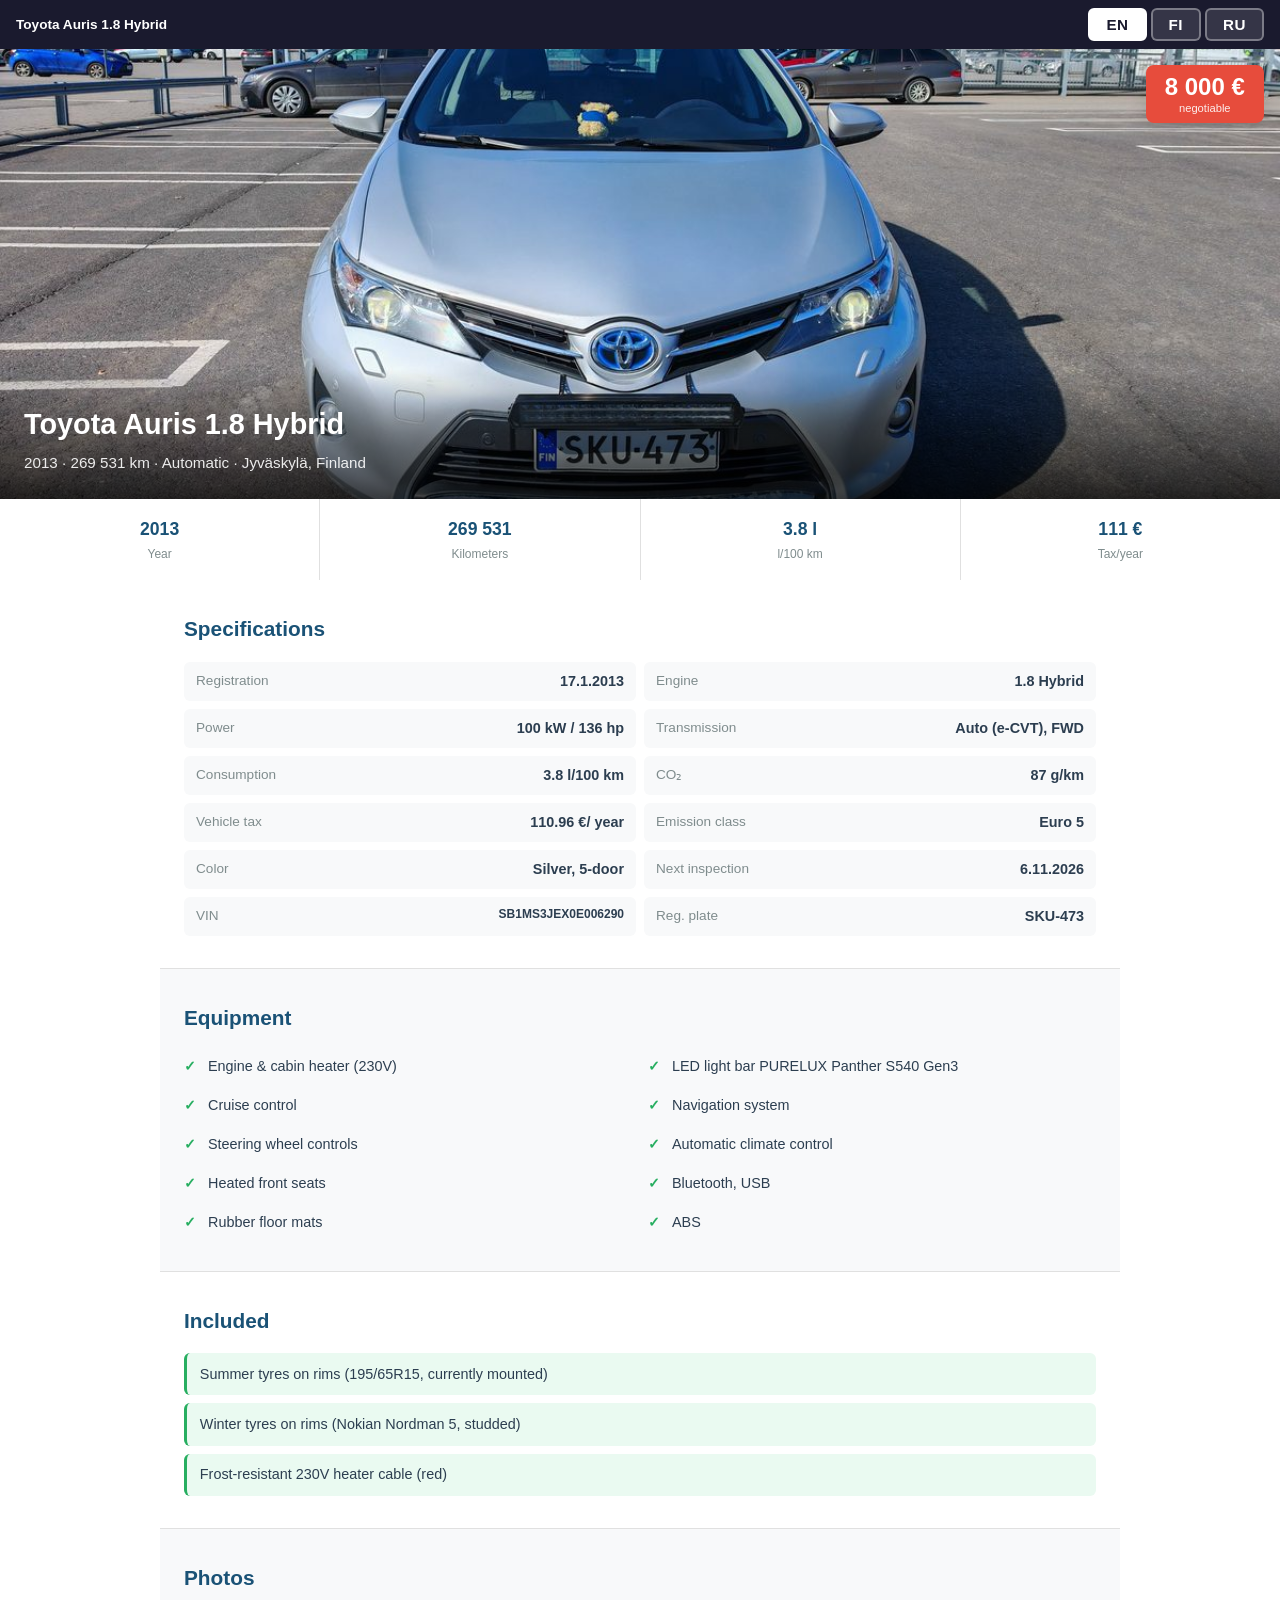
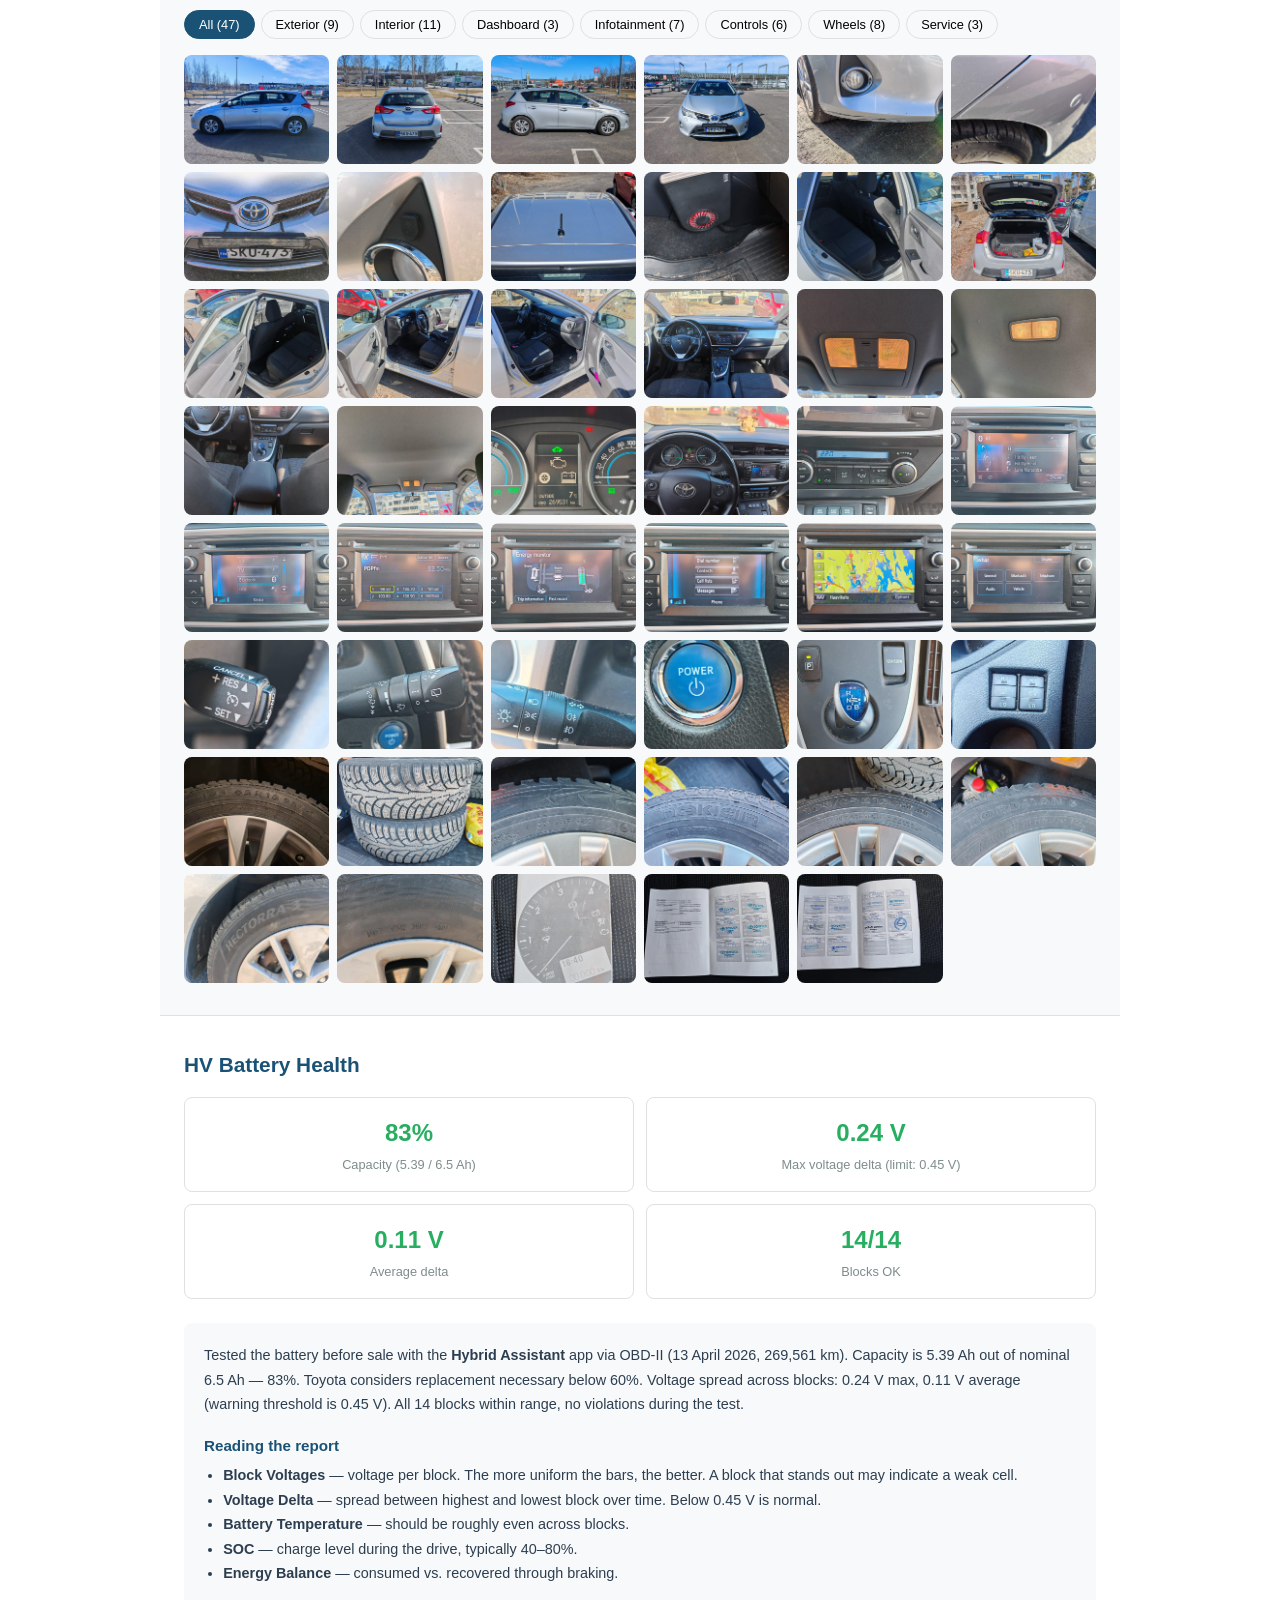
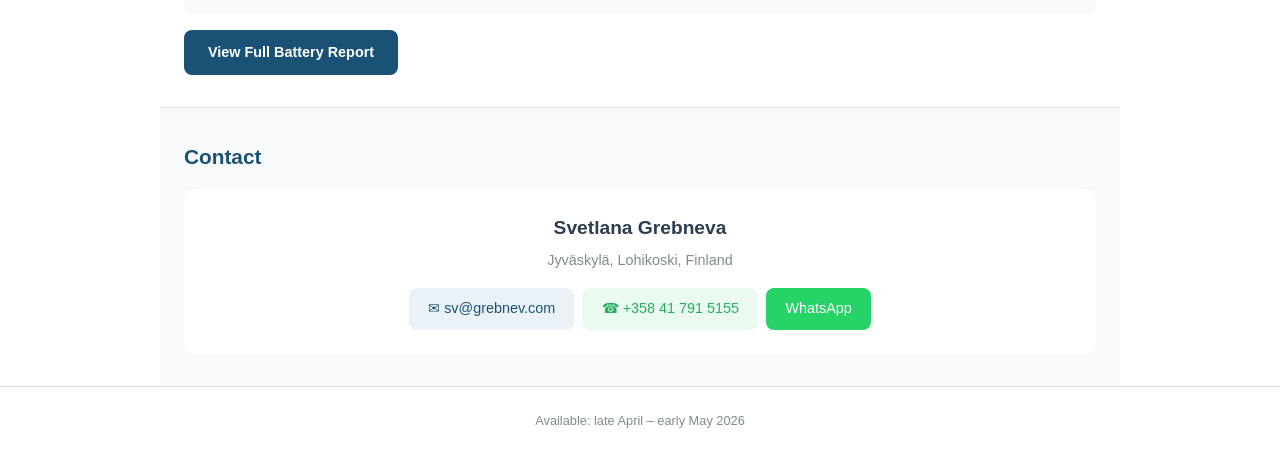
==== commit 1e054d2a: "Battery section: neutral tone, concise chart guide" ====
--- a/index.html
+++ b/index.html
@@ -542,70 +542,43 @@
     <div class="battery-guide-content">
       <!-- English -->
       <div class="lang-en">
-        <h4>About the test</h4>
-        <p>The battery was tested using <strong>Hybrid Assistant</strong> &mdash; a diagnostic app that reads real-time data from the hybrid system via OBD-II. The test was performed on 13 April 2026 at 269,561 km.</p>
-
-        <h4>Key results</h4>
+        <p>Tested the battery before sale with the <strong>Hybrid Assistant</strong> app via OBD-II (13 April 2026, 269,561 km). Capacity is 5.39 Ah out of nominal 6.5 Ah &mdash; 83%. Toyota considers replacement necessary below 60%. Voltage spread across blocks: 0.24 V max, 0.11 V average (warning threshold is 0.45 V). All 14 blocks within range, no violations during the test.</p>
+
+        <h4>Reading the report</h4>
         <ul>
-          <li><strong>Estimated capacity: 5.39 Ah (83% of nominal 6.5 Ah)</strong> &mdash; this is a good result for a car with this mileage. Toyota considers the battery serviceable above 60%.</li>
-          <li><strong>Maximum voltage delta: 0.24 V</strong> &mdash; the difference between the strongest and weakest cell block. The critical threshold is 0.45 V. Our value is well within the safe range, indicating excellent cell balance.</li>
-          <li><strong>Average delta: 0.11 V</strong> &mdash; very low, confirming consistent cell performance across all 14 blocks.</li>
-          <li><strong>No threshold violations</strong> &mdash; no block exceeded the 0.45 V warning level at any point during the test.</li>
-        </ul>
-
-        <h4>How to read the full report</h4>
-        <ul>
-          <li><strong>Block Voltages chart</strong> &mdash; shows voltage of each of the 14 battery blocks. Even, uniform bars = healthy battery. Look for outliers that are significantly higher or lower than the rest.</li>
-          <li><strong>Voltage Delta chart</strong> &mdash; shows the difference between the highest and lowest block voltage over time. A flat, low line is ideal. Spikes above 0.45 V would indicate a weak cell.</li>
-          <li><strong>HV Battery Temperature</strong> &mdash; temperature should be relatively uniform across blocks. Large differences may indicate cooling issues.</li>
-          <li><strong>SOC (State of Charge)</strong> &mdash; shows battery charge level during the test drive. Normal fluctuation between 40&ndash;80% is expected.</li>
-          <li><strong>Energy Balance</strong> &mdash; shows how much energy was consumed vs. regenerated. A working hybrid system should recover 20&ndash;40% of energy through regenerative braking.</li>
+          <li><strong>Block Voltages</strong> &mdash; voltage per block. The more uniform the bars, the better. A block that stands out may indicate a weak cell.</li>
+          <li><strong>Voltage Delta</strong> &mdash; spread between highest and lowest block over time. Below 0.45 V is normal.</li>
+          <li><strong>Battery Temperature</strong> &mdash; should be roughly even across blocks.</li>
+          <li><strong>SOC</strong> &mdash; charge level during the drive, typically 40&ndash;80%.</li>
+          <li><strong>Energy Balance</strong> &mdash; consumed vs. recovered through braking.</li>
         </ul>
       </div>
 
       <!-- Finnish -->
       <div class="lang-fi">
-        <h4>Testist&auml;</h4>
-        <p>Akku testattiin <strong>Hybrid Assistant</strong> -sovelluksella, joka lukee hybridij&auml;rjestelm&auml;n reaaliaikaista dataa OBD-II-liit&auml;nn&auml;n kautta. Testi tehtiin 13.4.2026 mittarilukemalla 269 561 km.</p>
-
-        <h4>Keskeiset tulokset</h4>
+        <p>Testasin akun ennen myynti&auml; <strong>Hybrid Assistant</strong> -sovelluksella OBD-II:n kautta (13.4.2026, 269 561 km). Kapasiteetti on 5,39 Ah nimellisest&auml; 6,5 Ah:sta eli 83 %. Toyotan mukaan vaihto on tarpeen vasta alle 60 % tasolla. J&auml;nnite-ero lohkojen v&auml;lill&auml;: max 0,24 V, keskiarvo 0,11 V (varoitusraja 0,45 V). Kaikki 14 lohkoa normaalialueella, ylityksi&auml; ei havaittu.</p>
+
+        <h4>Raportin lukeminen</h4>
         <ul>
-          <li><strong>Arvioitu kapasiteetti: 5,39 Ah (83 % nimellisest&auml; 6,5 Ah)</strong> &mdash; hyv&auml; tulos t&auml;m&auml;n kilometrim&auml;&auml;r&auml;n autolle. Toyota pit&auml;&auml; akkua k&auml;ytt&ouml;kelpoisena yli 60 % tasolla.</li>
-          <li><strong>Suurin j&auml;nnitedelta: 0,24 V</strong> &mdash; ero vahvimman ja heikoimman kennolohkon v&auml;lill&auml;. Kriittinen raja on 0,45 V. Arvomme on hyvin turvallisella alueella.</li>
-          <li><strong>Keskim&auml;&auml;r&auml;inen delta: 0,11 V</strong> &mdash; eritt&auml;in matala, mik&auml; vahvistaa kaikkien 14 lohkon tasaisen suorituskyvyn.</li>
-          <li><strong>Ei raja-arvojen ylityksi&auml;</strong> &mdash; mik&auml;&auml;n lohko ei ylitt&auml;nyt 0,45 V varoitustasoa testin aikana.</li>
-        </ul>
-
-        <h4>Kuinka lukea raporttia</h4>
-        <ul>
-          <li><strong>Lohkoj&auml;nnitekaavio</strong> &mdash; n&auml;ytt&auml;&auml; kunkin 14 akkulohkon j&auml;nnitteen. Tasaiset palkit = terve akku.</li>
-          <li><strong>J&auml;nnitedelta-kaavio</strong> &mdash; n&auml;ytt&auml;&auml; korkeimman ja matalimman lohkoj&auml;nnitteen eron ajan kuluessa. Matala, tasainen viiva on ihanteellinen.</li>
-          <li><strong>HV-akun l&auml;mp&ouml;tila</strong> &mdash; l&auml;mp&ouml;tilan tulisi olla suhteellisen tasainen lohkojen v&auml;lill&auml;.</li>
-          <li><strong>SOC (varaustaso)</strong> &mdash; n&auml;ytt&auml;&auml; akun varaustason testiajon aikana. Normaali vaihtelu 40&ndash;80 % on odotettua.</li>
-          <li><strong>Energiatasapaino</strong> &mdash; kulutettu vs. regeneroitu energia. Toimiva hybridij&auml;rjestelm&auml; palauttaa 20&ndash;40 % energiasta.</li>
+          <li><strong>Lohkoj&auml;nnitteet</strong> &mdash; kunkin lohkon j&auml;nnite. Mit&auml; tasaisemmat palkit, sit&auml; parempi. Selv&auml;sti poikkeava lohko voi viitata heikkoon kennoon.</li>
+          <li><strong>J&auml;nnitedelta</strong> &mdash; suurimman ja pienimm&auml;n ero ajan kuluessa. Alle 0,45 V on normaali.</li>
+          <li><strong>Akun l&auml;mp&ouml;tila</strong> &mdash; tulisi olla suunnilleen sama kaikissa lohkoissa.</li>
+          <li><strong>SOC</strong> &mdash; varaustaso ajon aikana, yleens&auml; 40&ndash;80 %.</li>
+          <li><strong>Energiatasapaino</strong> &mdash; kulutettu vs. jarrutuksella palautettu energia.</li>
         </ul>
       </div>
 
       <!-- Russian -->
       <div class="lang-ru">
-        <h4>&#1054; &#1090;&#1077;&#1089;&#1090;&#1077;</h4>
-        <p>&#1041;&#1072;&#1090;&#1072;&#1088;&#1077;&#1103; &#1087;&#1088;&#1086;&#1090;&#1077;&#1089;&#1090;&#1080;&#1088;&#1086;&#1074;&#1072;&#1085;&#1072; &#1087;&#1088;&#1080;&#1083;&#1086;&#1078;&#1077;&#1085;&#1080;&#1077;&#1084; <strong>Hybrid Assistant</strong> &mdash; &#1076;&#1080;&#1072;&#1075;&#1085;&#1086;&#1089;&#1090;&#1080;&#1095;&#1077;&#1089;&#1082;&#1080;&#1084; &#1080;&#1085;&#1089;&#1090;&#1088;&#1091;&#1084;&#1077;&#1085;&#1090;&#1086;&#1084;, &#1082;&#1086;&#1090;&#1086;&#1088;&#1099;&#1081; &#1095;&#1080;&#1090;&#1072;&#1077;&#1090; &#1076;&#1072;&#1085;&#1085;&#1099;&#1077; &#1075;&#1080;&#1073;&#1088;&#1080;&#1076;&#1085;&#1086;&#1081; &#1089;&#1080;&#1089;&#1090;&#1077;&#1084;&#1099; &#1074; &#1088;&#1077;&#1072;&#1083;&#1100;&#1085;&#1086;&#1084; &#1074;&#1088;&#1077;&#1084;&#1077;&#1085;&#1080; &#1095;&#1077;&#1088;&#1077;&#1079; OBD-II. &#1058;&#1077;&#1089;&#1090; &#1087;&#1088;&#1086;&#1074;&#1077;&#1076;&#1105;&#1085; 13 &#1072;&#1087;&#1088;&#1077;&#1083;&#1103; 2026 &#1087;&#1088;&#1080; &#1087;&#1088;&#1086;&#1073;&#1077;&#1075;&#1077; 269 561 &#1082;&#1084;.</p>
-
-        <h4>&#1050;&#1083;&#1102;&#1095;&#1077;&#1074;&#1099;&#1077; &#1088;&#1077;&#1079;&#1091;&#1083;&#1100;&#1090;&#1072;&#1090;&#1099;</h4>
+        <p>&#1055;&#1077;&#1088;&#1077;&#1076; &#1087;&#1088;&#1086;&#1076;&#1072;&#1078;&#1077;&#1081; &#1073;&#1072;&#1090;&#1072;&#1088;&#1077;&#1103; &#1073;&#1099;&#1083;&#1072; &#1087;&#1088;&#1086;&#1074;&#1077;&#1088;&#1077;&#1085;&#1072; &#1087;&#1088;&#1080;&#1083;&#1086;&#1078;&#1077;&#1085;&#1080;&#1077;&#1084; <strong>Hybrid Assistant</strong> &#1095;&#1077;&#1088;&#1077;&#1079; OBD-II (13.04.2026, &#1087;&#1088;&#1086;&#1073;&#1077;&#1075; 269 561 &#1082;&#1084;). &#1025;&#1084;&#1082;&#1086;&#1089;&#1090;&#1100; &mdash; 5,39 Ah &#1080;&#1079; &#1085;&#1086;&#1084;&#1080;&#1085;&#1072;&#1083;&#1100;&#1085;&#1099;&#1093; 6,5 Ah, &#1101;&#1090;&#1086; 83%. &#1055;&#1086; &#1076;&#1072;&#1085;&#1085;&#1099;&#1084; Toyota, &#1079;&#1072;&#1084;&#1077;&#1085;&#1072; &#1085;&#1091;&#1078;&#1085;&#1072; &#1087;&#1088;&#1080; &#1087;&#1072;&#1076;&#1077;&#1085;&#1080;&#1080; &#1085;&#1080;&#1078;&#1077; 60%. &#1056;&#1072;&#1079;&#1073;&#1088;&#1086;&#1089; &#1085;&#1072;&#1087;&#1088;&#1103;&#1078;&#1077;&#1085;&#1080;&#1081; &#1084;&#1077;&#1078;&#1076;&#1091; &#1073;&#1083;&#1086;&#1082;&#1072;&#1084;&#1080;: &#1084;&#1072;&#1082;&#1089;. 0,24 V, &#1089;&#1088;&#1077;&#1076;&#1085;. 0,11 V (&#1087;&#1086;&#1088;&#1086;&#1075; &mdash; 0,45 V). &#1042;&#1089;&#1077; 14 &#1073;&#1083;&#1086;&#1082;&#1086;&#1074; &#1074; &#1085;&#1086;&#1088;&#1084;&#1077;, &#1087;&#1088;&#1077;&#1074;&#1099;&#1096;&#1077;&#1085;&#1080;&#1081; &#1085;&#1077; &#1073;&#1099;&#1083;&#1086;.</p>
+
+        <h4>&#1050;&#1072;&#1082; &#1095;&#1080;&#1090;&#1072;&#1090;&#1100; &#1086;&#1090;&#1095;&#1105;&#1090;</h4>
         <ul>
-          <li><strong>&#1025;&#1084;&#1082;&#1086;&#1089;&#1090;&#1100;: 5,39 Ah (83% &#1086;&#1090; &#1085;&#1086;&#1084;&#1080;&#1085;&#1072;&#1083;&#1072; 6,5 Ah)</strong> &mdash; &#1093;&#1086;&#1088;&#1086;&#1096;&#1080;&#1081; &#1088;&#1077;&#1079;&#1091;&#1083;&#1100;&#1090;&#1072;&#1090; &#1076;&#1083;&#1103; &#1090;&#1072;&#1082;&#1086;&#1075;&#1086; &#1087;&#1088;&#1086;&#1073;&#1077;&#1075;&#1072;. Toyota &#1089;&#1095;&#1080;&#1090;&#1072;&#1077;&#1090; &#1073;&#1072;&#1090;&#1072;&#1088;&#1077;&#1102; &#1088;&#1072;&#1073;&#1086;&#1090;&#1086;&#1089;&#1087;&#1086;&#1089;&#1086;&#1073;&#1085;&#1086;&#1081; &#1087;&#1088;&#1080; &#1105;&#1084;&#1082;&#1086;&#1089;&#1090;&#1080; &#1074;&#1099;&#1096;&#1077; 60%.</li>
-          <li><strong>&#1052;&#1072;&#1082;&#1089;. &#1076;&#1077;&#1083;&#1100;&#1090;&#1072; &#1085;&#1072;&#1087;&#1088;&#1103;&#1078;&#1077;&#1085;&#1080;&#1081;: 0,24 V</strong> &mdash; &#1088;&#1072;&#1079;&#1085;&#1080;&#1094;&#1072; &#1084;&#1077;&#1078;&#1076;&#1091; &#1089;&#1072;&#1084;&#1099;&#1084; &#1089;&#1080;&#1083;&#1100;&#1085;&#1099;&#1084; &#1080; &#1089;&#1083;&#1072;&#1073;&#1099;&#1084; &#1073;&#1083;&#1086;&#1082;&#1086;&#1084;. &#1050;&#1088;&#1080;&#1090;&#1080;&#1095;&#1077;&#1089;&#1082;&#1080;&#1081; &#1087;&#1086;&#1088;&#1086;&#1075; &mdash; 0,45 V. &#1053;&#1072;&#1096; &#1088;&#1077;&#1079;&#1091;&#1083;&#1100;&#1090;&#1072;&#1090; &#1074; &#1073;&#1077;&#1079;&#1086;&#1087;&#1072;&#1089;&#1085;&#1086;&#1081; &#1079;&#1086;&#1085;&#1077;, &#1073;&#1072;&#1083;&#1072;&#1085;&#1089; &#1103;&#1095;&#1077;&#1077;&#1082; &#1086;&#1090;&#1083;&#1080;&#1095;&#1085;&#1099;&#1081;.</li>
-          <li><strong>&#1057;&#1088;&#1077;&#1076;&#1085;&#1103;&#1103; &#1076;&#1077;&#1083;&#1100;&#1090;&#1072;: 0,11 V</strong> &mdash; &#1086;&#1095;&#1077;&#1085;&#1100; &#1085;&#1080;&#1079;&#1082;&#1072;&#1103;, &#1074;&#1089;&#1077; 14 &#1073;&#1083;&#1086;&#1082;&#1086;&#1074; &#1088;&#1072;&#1073;&#1086;&#1090;&#1072;&#1102;&#1090; &#1088;&#1072;&#1074;&#1085;&#1086;&#1084;&#1077;&#1088;&#1085;&#1086;.</li>
-          <li><strong>&#1053;&#1077;&#1090; &#1087;&#1088;&#1077;&#1074;&#1099;&#1096;&#1077;&#1085;&#1080;&#1081; &#1087;&#1086;&#1088;&#1086;&#1075;&#1072;</strong> &mdash; &#1085;&#1080; &#1086;&#1076;&#1080;&#1085; &#1073;&#1083;&#1086;&#1082; &#1085;&#1077; &#1087;&#1088;&#1077;&#1074;&#1099;&#1089;&#1080;&#1083; 0,45 V &#1079;&#1072; &#1074;&#1089;&#1105; &#1074;&#1088;&#1077;&#1084;&#1103; &#1090;&#1077;&#1089;&#1090;&#1072;.</li>
-        </ul>
-
-        <h4>&#1050;&#1072;&#1082; &#1095;&#1080;&#1090;&#1072;&#1090;&#1100; &#1087;&#1086;&#1083;&#1085;&#1099;&#1081; &#1086;&#1090;&#1095;&#1105;&#1090;</h4>
-        <ul>
-          <li><strong>&#1043;&#1088;&#1072;&#1092;&#1080;&#1082; &#1085;&#1072;&#1087;&#1088;&#1103;&#1078;&#1077;&#1085;&#1080;&#1081; &#1073;&#1083;&#1086;&#1082;&#1086;&#1074;</strong> &mdash; &#1087;&#1086;&#1082;&#1072;&#1079;&#1099;&#1074;&#1072;&#1077;&#1090; &#1085;&#1072;&#1087;&#1088;&#1103;&#1078;&#1077;&#1085;&#1080;&#1077; &#1082;&#1072;&#1078;&#1076;&#1086;&#1075;&#1086; &#1080;&#1079; 14 &#1073;&#1083;&#1086;&#1082;&#1086;&#1074;. &#1056;&#1086;&#1074;&#1085;&#1099;&#1077; &#1089;&#1090;&#1086;&#1083;&#1073;&#1080;&#1082;&#1080; = &#1079;&#1076;&#1086;&#1088;&#1086;&#1074;&#1072;&#1103; &#1073;&#1072;&#1090;&#1072;&#1088;&#1077;&#1103;. &#1048;&#1097;&#1080;&#1090;&#1077; &#1074;&#1099;&#1073;&#1088;&#1086;&#1089;&#1099; &mdash; &#1073;&#1083;&#1086;&#1082;&#1080;, &#1079;&#1085;&#1072;&#1095;&#1080;&#1090;&#1077;&#1083;&#1100;&#1085;&#1086; &#1086;&#1090;&#1083;&#1080;&#1095;&#1072;&#1102;&#1097;&#1080;&#1077;&#1089;&#1103; &#1086;&#1090; &#1086;&#1089;&#1090;&#1072;&#1083;&#1100;&#1085;&#1099;&#1093;.</li>
-          <li><strong>&#1043;&#1088;&#1072;&#1092;&#1080;&#1082; &#1076;&#1077;&#1083;&#1100;&#1090;&#1099; &#1085;&#1072;&#1087;&#1088;&#1103;&#1078;&#1077;&#1085;&#1080;&#1081;</strong> &mdash; &#1088;&#1072;&#1079;&#1085;&#1080;&#1094;&#1072; &#1084;&#1077;&#1078;&#1076;&#1091; &#1084;&#1072;&#1082;&#1089;. &#1080; &#1084;&#1080;&#1085;. &#1085;&#1072;&#1087;&#1088;&#1103;&#1078;&#1077;&#1085;&#1080;&#1077;&#1084; &#1074;&#1086; &#1074;&#1088;&#1077;&#1084;&#1077;&#1085;&#1080;. &#1053;&#1080;&#1079;&#1082;&#1072;&#1103; &#1088;&#1086;&#1074;&#1085;&#1072;&#1103; &#1083;&#1080;&#1085;&#1080;&#1103; &mdash; &#1080;&#1076;&#1077;&#1072;&#1083;. &#1057;&#1082;&#1072;&#1095;&#1082;&#1080; &#1074;&#1099;&#1096;&#1077; 0,45 V &#1075;&#1086;&#1074;&#1086;&#1088;&#1103;&#1090; &#1086; &#1089;&#1083;&#1072;&#1073;&#1086;&#1081; &#1103;&#1095;&#1077;&#1081;&#1082;&#1077;.</li>
-          <li><strong>&#1058;&#1077;&#1084;&#1087;&#1077;&#1088;&#1072;&#1090;&#1091;&#1088;&#1072; HV-&#1073;&#1072;&#1090;&#1072;&#1088;&#1077;&#1080;</strong> &mdash; &#1076;&#1086;&#1083;&#1078;&#1085;&#1072; &#1073;&#1099;&#1090;&#1100; &#1088;&#1072;&#1074;&#1085;&#1086;&#1084;&#1077;&#1088;&#1085;&#1086;&#1081; &#1087;&#1086; &#1073;&#1083;&#1086;&#1082;&#1072;&#1084;. &#1041;&#1086;&#1083;&#1100;&#1096;&#1080;&#1077; &#1088;&#1072;&#1079;&#1083;&#1080;&#1095;&#1080;&#1103; &#1084;&#1086;&#1075;&#1091;&#1090; &#1091;&#1082;&#1072;&#1079;&#1099;&#1074;&#1072;&#1090;&#1100; &#1085;&#1072; &#1087;&#1088;&#1086;&#1073;&#1083;&#1077;&#1084;&#1099; &#1086;&#1093;&#1083;&#1072;&#1078;&#1076;&#1077;&#1085;&#1080;&#1103;.</li>
-          <li><strong>SOC (&#1091;&#1088;&#1086;&#1074;&#1077;&#1085;&#1100; &#1079;&#1072;&#1088;&#1103;&#1076;&#1072;)</strong> &mdash; &#1091;&#1088;&#1086;&#1074;&#1077;&#1085;&#1100; &#1079;&#1072;&#1088;&#1103;&#1076;&#1072; &#1074;&#1086; &#1074;&#1088;&#1077;&#1084;&#1103; &#1090;&#1077;&#1089;&#1090;&#1086;&#1074;&#1086;&#1081; &#1087;&#1086;&#1077;&#1079;&#1076;&#1082;&#1080;. &#1053;&#1086;&#1088;&#1084;&#1072;&#1083;&#1100;&#1085;&#1099;&#1077; &#1082;&#1086;&#1083;&#1077;&#1073;&#1072;&#1085;&#1080;&#1103; 40&ndash;80%.</li>
-          <li><strong>&#1069;&#1085;&#1077;&#1088;&#1075;&#1086;&#1073;&#1072;&#1083;&#1072;&#1085;&#1089;</strong> &mdash; &#1089;&#1082;&#1086;&#1083;&#1100;&#1082;&#1086; &#1101;&#1085;&#1077;&#1088;&#1075;&#1080;&#1080; &#1087;&#1086;&#1090;&#1088;&#1072;&#1095;&#1077;&#1085;&#1086; vs. &#1088;&#1077;&#1082;&#1091;&#1087;&#1077;&#1088;&#1080;&#1088;&#1086;&#1074;&#1072;&#1085;&#1086;. &#1048;&#1089;&#1087;&#1088;&#1072;&#1074;&#1085;&#1072;&#1103; &#1075;&#1080;&#1073;&#1088;&#1080;&#1076;&#1085;&#1072;&#1103; &#1089;&#1080;&#1089;&#1090;&#1077;&#1084;&#1072; &#1074;&#1086;&#1079;&#1074;&#1088;&#1072;&#1097;&#1072;&#1077;&#1090; 20&ndash;40% &#1101;&#1085;&#1077;&#1088;&#1075;&#1080;&#1080; &#1090;&#1086;&#1088;&#1084;&#1086;&#1078;&#1077;&#1085;&#1080;&#1077;&#1084;.</li>
+          <li><strong>&#1053;&#1072;&#1087;&#1088;&#1103;&#1078;&#1077;&#1085;&#1080;&#1103; &#1073;&#1083;&#1086;&#1082;&#1086;&#1074;</strong> &mdash; &#1085;&#1072;&#1087;&#1088;&#1103;&#1078;&#1077;&#1085;&#1080;&#1077; &#1082;&#1072;&#1078;&#1076;&#1086;&#1075;&#1086; &#1080;&#1079; 14 &#1073;&#1083;&#1086;&#1082;&#1086;&#1074;. &#1063;&#1077;&#1084; &#1088;&#1086;&#1074;&#1085;&#1077;&#1077; &#1089;&#1090;&#1086;&#1083;&#1073;&#1080;&#1082;&#1080;, &#1090;&#1077;&#1084; &#1083;&#1091;&#1095;&#1096;&#1077;. &#1045;&#1089;&#1083;&#1080; &#1082;&#1072;&#1082;&#1086;&#1081;-&#1090;&#1086; &#1073;&#1083;&#1086;&#1082; &#1089;&#1080;&#1083;&#1100;&#1085;&#1086; &#1086;&#1090;&#1083;&#1080;&#1095;&#1072;&#1077;&#1090;&#1089;&#1103; &mdash; &#1087;&#1086;&#1074;&#1086;&#1076; &#1088;&#1072;&#1079;&#1086;&#1073;&#1088;&#1072;&#1090;&#1100;&#1089;&#1103;.</li>
+          <li><strong>&#1044;&#1077;&#1083;&#1100;&#1090;&#1072; &#1085;&#1072;&#1087;&#1088;&#1103;&#1078;&#1077;&#1085;&#1080;&#1081;</strong> &mdash; &#1088;&#1072;&#1079;&#1085;&#1080;&#1094;&#1072; &#1084;&#1077;&#1078;&#1076;&#1091; &#1084;&#1072;&#1082;&#1089;. &#1080; &#1084;&#1080;&#1085;. &#1074;&#1086; &#1074;&#1088;&#1077;&#1084;&#1077;&#1085;&#1080;. &#1053;&#1080;&#1078;&#1077; 0,45 V &mdash; &#1085;&#1086;&#1088;&#1084;&#1072;.</li>
+          <li><strong>&#1058;&#1077;&#1084;&#1087;&#1077;&#1088;&#1072;&#1090;&#1091;&#1088;&#1072; &#1073;&#1072;&#1090;&#1072;&#1088;&#1077;&#1080;</strong> &mdash; &#1076;&#1086;&#1083;&#1078;&#1085;&#1072; &#1073;&#1099;&#1090;&#1100; &#1087;&#1088;&#1080;&#1084;&#1077;&#1088;&#1085;&#1086; &#1086;&#1076;&#1080;&#1085;&#1072;&#1082;&#1086;&#1074;&#1086;&#1081; &#1087;&#1086; &#1073;&#1083;&#1086;&#1082;&#1072;&#1084;.</li>
+          <li><strong>SOC</strong> &mdash; &#1091;&#1088;&#1086;&#1074;&#1077;&#1085;&#1100; &#1079;&#1072;&#1088;&#1103;&#1076;&#1072; &#1074;&#1086; &#1074;&#1088;&#1077;&#1084;&#1103; &#1087;&#1086;&#1077;&#1079;&#1076;&#1082;&#1080;, &#1086;&#1073;&#1099;&#1095;&#1085;&#1086; 40&ndash;80%.</li>
+          <li><strong>&#1069;&#1085;&#1077;&#1088;&#1075;&#1086;&#1073;&#1072;&#1083;&#1072;&#1085;&#1089;</strong> &mdash; &#1089;&#1082;&#1086;&#1083;&#1100;&#1082;&#1086; &#1087;&#1086;&#1090;&#1088;&#1072;&#1095;&#1077;&#1085;&#1086; &#1080; &#1089;&#1082;&#1086;&#1083;&#1100;&#1082;&#1086; &#1074;&#1077;&#1088;&#1085;&#1091;&#1083;&#1086;&#1089;&#1100; &#1090;&#1086;&#1088;&#1084;&#1086;&#1078;&#1077;&#1085;&#1080;&#1077;&#1084;.</li>
         </ul>
       </div>
     </div>
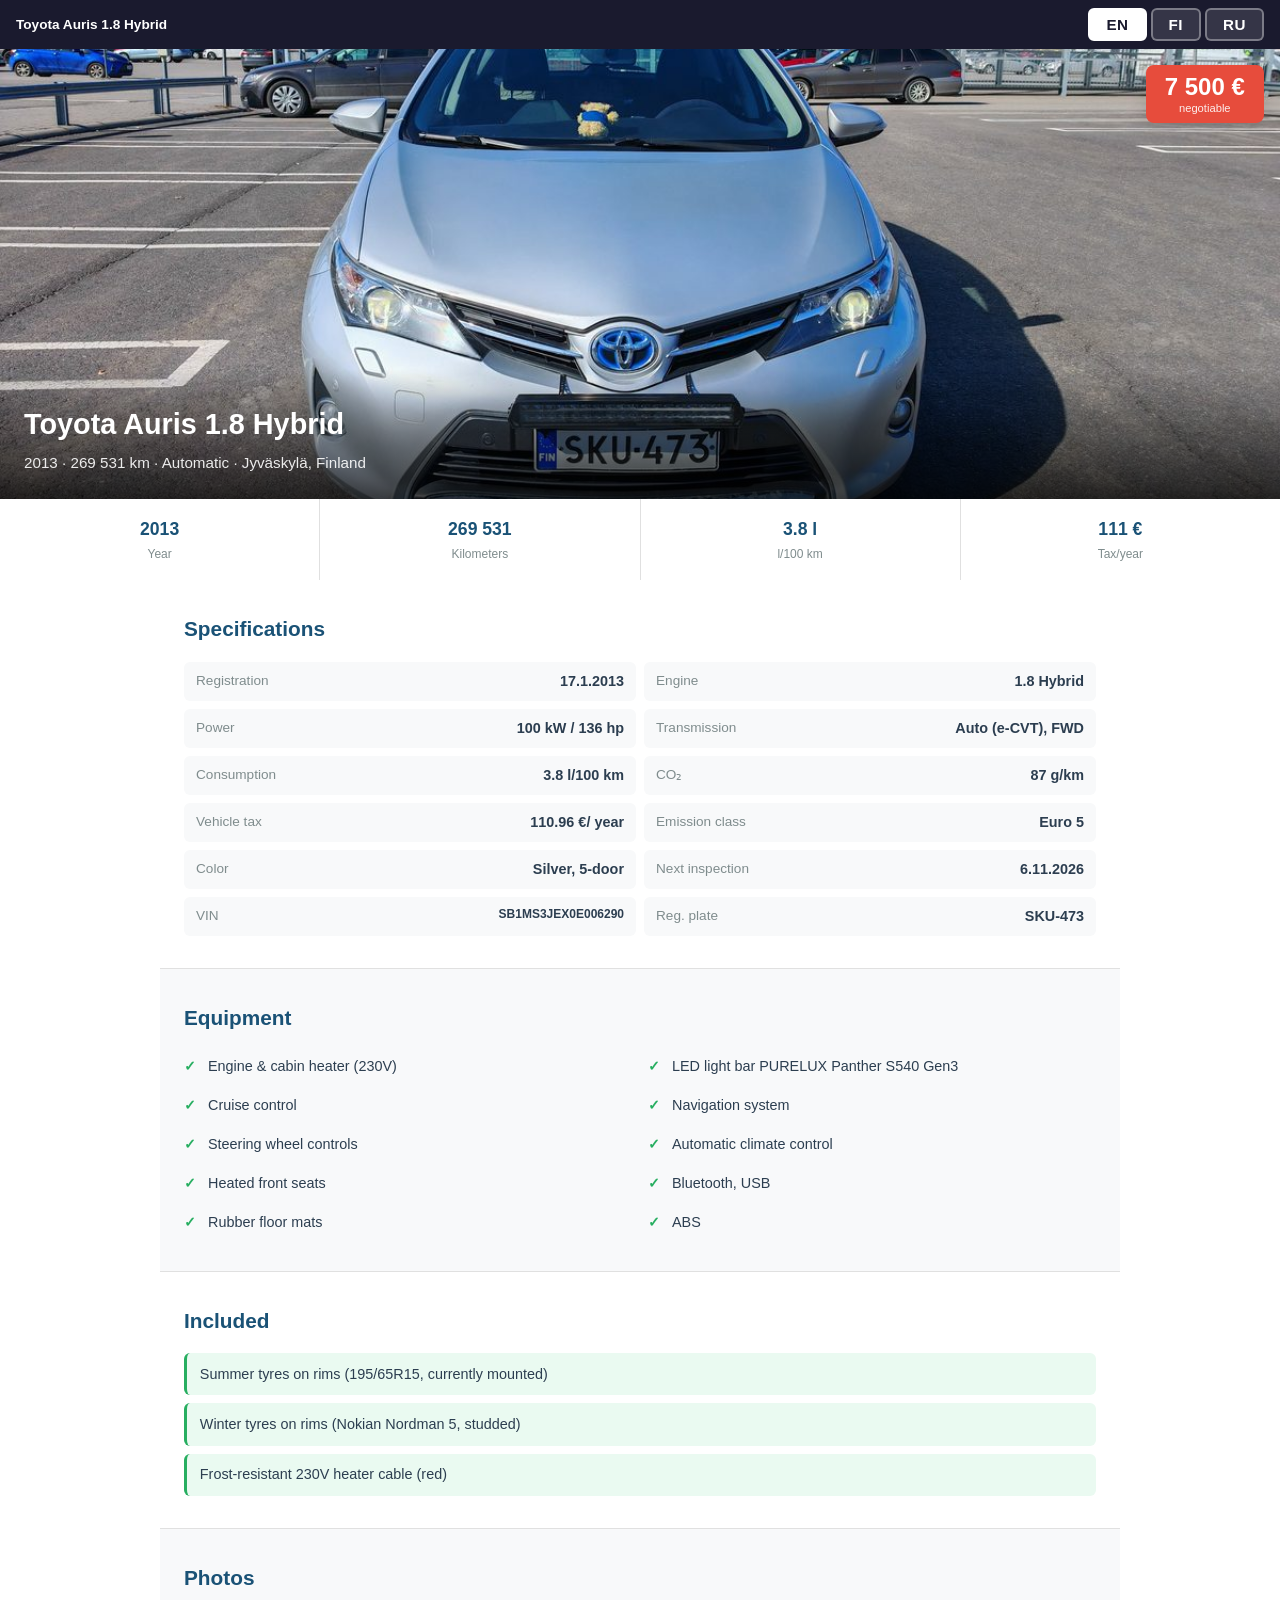
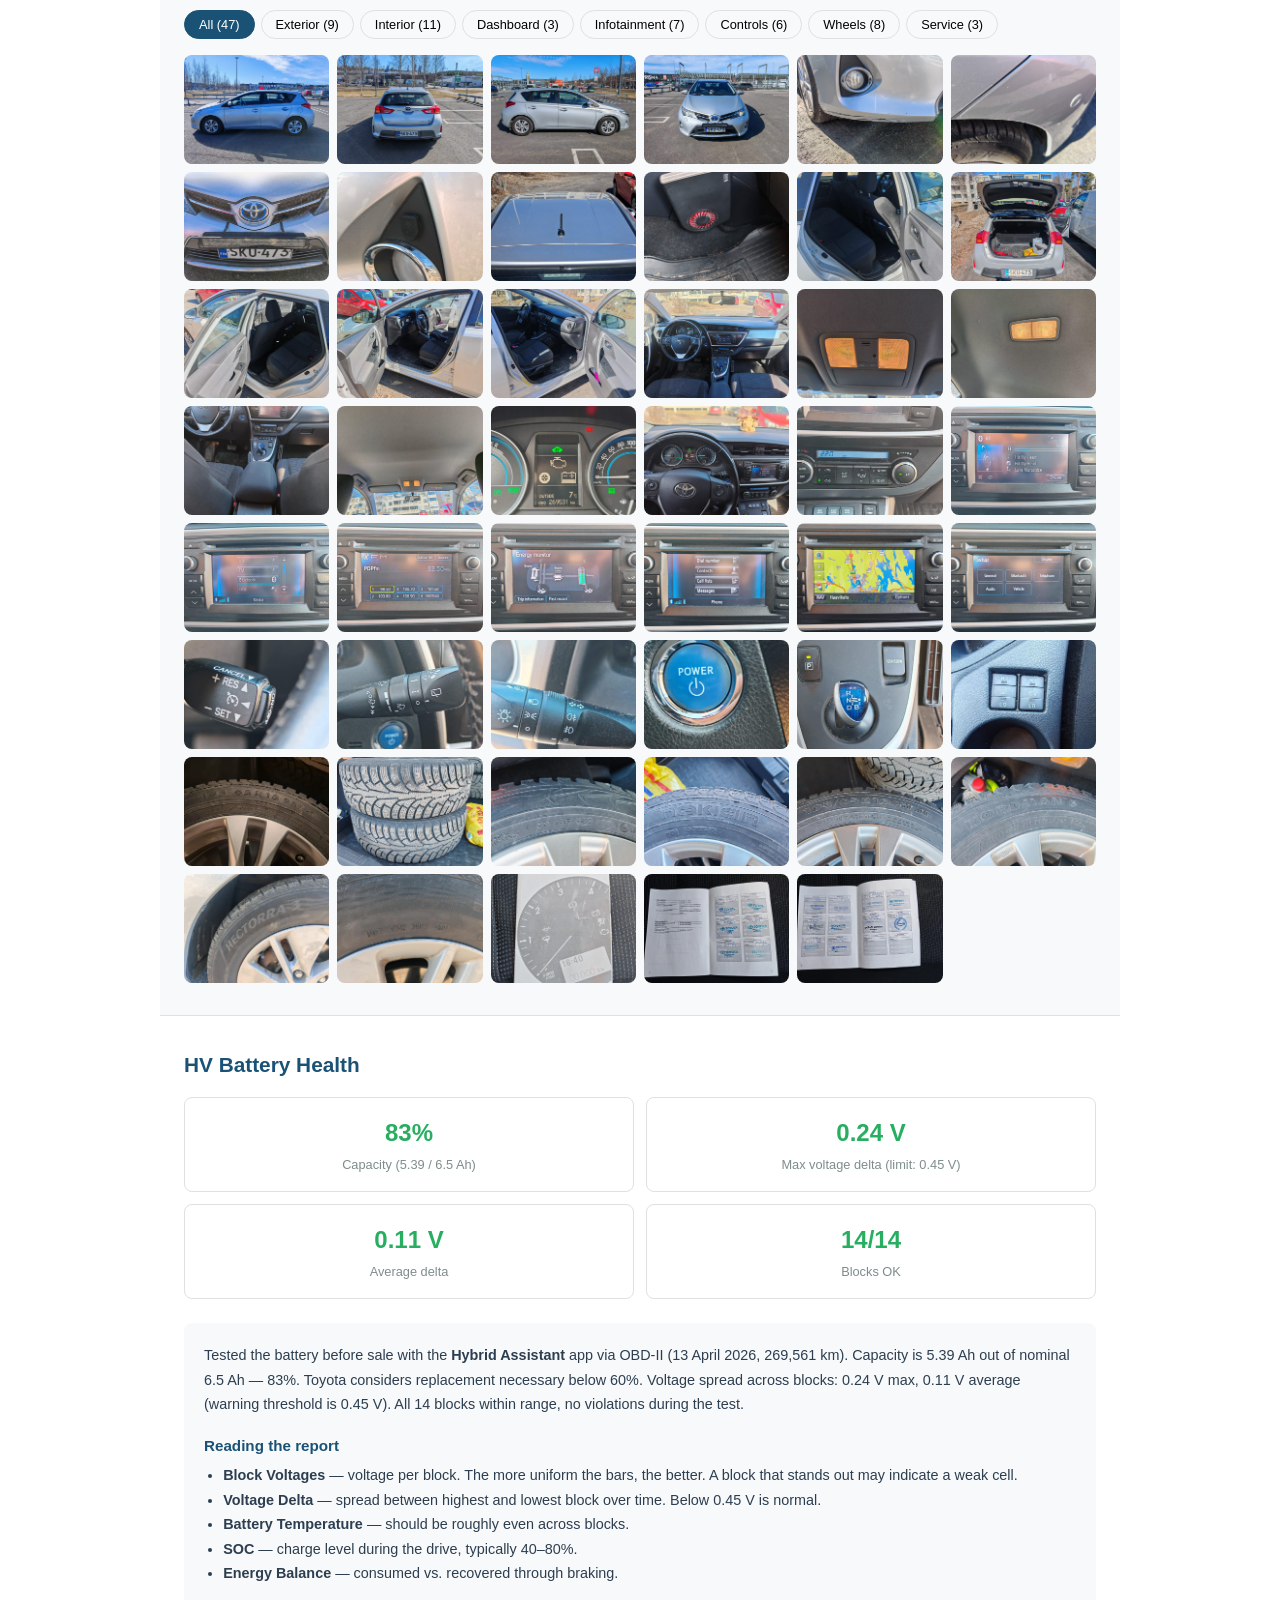
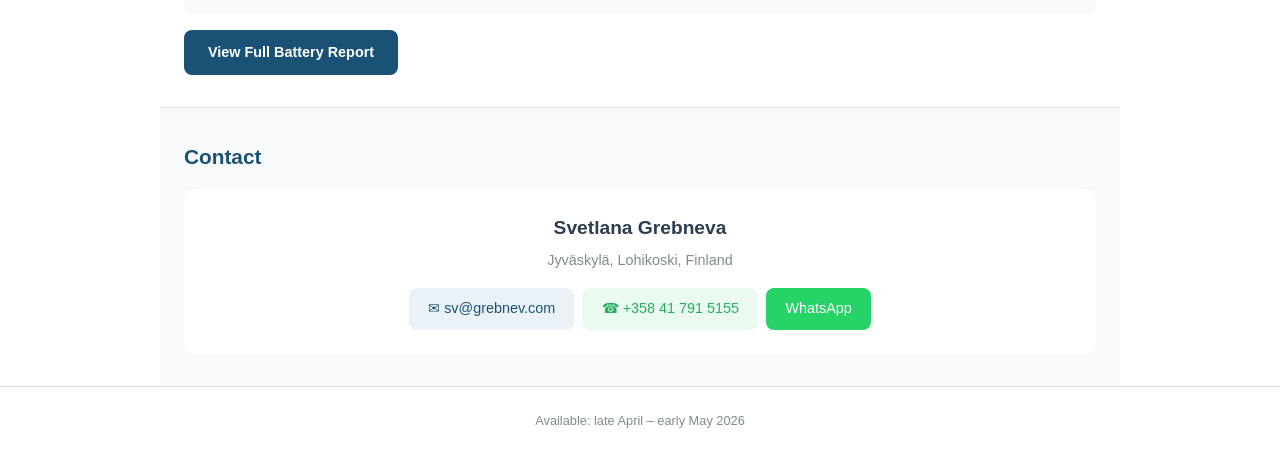
==== commit f0a0227b: "Price: 8000 -> 7500 EUR" ====
--- a/index.html
+++ b/index.html
@@ -4,13 +4,92 @@
   <meta charset="UTF-8">
   <meta name="viewport" content="width=device-width, initial-scale=1.0">
   <title>Toyota Auris 1.8 Hybrid 2013 — For Sale / Myydaan / Prodaetsya</title>
-  <meta name="description" content="Toyota Auris 1.8 Hybrid 2013, 269 531 km, automatic, 8 000 EUR. Jyvaskyla, Finland.">
+  <meta name="description" content="Toyota Auris 1.8 Hybrid 2013, 269 531 km, automatic, 7 500 EUR. Jyvaskyla, Finland.">
+  <link rel="canonical" href="https://shtoong.github.io/toyota-auris-sale/">
 
   <!-- Open Graph -->
-  <meta property="og:title" content="Toyota Auris 1.8 Hybrid 2013 — 8 000 EUR">
+  <meta property="og:title" content="Toyota Auris 1.8 Hybrid 2013 — 7 500 EUR">
   <meta property="og:description" content="Well-maintained hybrid, 269 531 km, automatic e-CVT, 3.8 l/100 km. Jyvaskyla, Finland.">
-  <meta property="og:image" content="photos-web/exterior/exterior-04.jpg">
+  <meta property="og:image" content="https://shtoong.github.io/toyota-auris-sale/photos-web/exterior/exterior-04.jpg">
+  <meta property="og:url" content="https://shtoong.github.io/toyota-auris-sale/">
   <meta property="og:type" content="website">
+  <meta property="og:locale" content="fi_FI">
+  <meta property="og:locale:alternate" content="en_GB">
+  <meta property="og:locale:alternate" content="ru_RU">
+
+  <!-- Twitter Card -->
+  <meta name="twitter:card" content="summary_large_image">
+  <meta name="twitter:title" content="Toyota Auris 1.8 Hybrid 2013 — 7 500 EUR">
+  <meta name="twitter:description" content="269 531 km, automatic e-CVT, 3.8 l/100 km. Jyvaskyla, Finland.">
+  <meta name="twitter:image" content="https://shtoong.github.io/toyota-auris-sale/photos-web/exterior/exterior-04.jpg">
+
+  <!-- JSON-LD Structured Data -->
+  <script type="application/ld+json">
+  {
+    "@context": "https://schema.org",
+    "@type": "Car",
+    "name": "Toyota Auris 1.8 Hybrid",
+    "manufacturer": "Toyota",
+    "model": "Auris",
+    "vehicleConfiguration": "1.8 Hybrid",
+    "modelDate": "2013",
+    "dateVehicleFirstRegistered": "2013-01-17",
+    "mileageFromOdometer": {
+      "@type": "QuantitativeValue",
+      "value": 269531,
+      "unitCode": "KMT"
+    },
+    "vehicleTransmission": "Automatic (e-CVT)",
+    "driveWheelConfiguration": "FWD",
+    "fuelType": "Hybrid",
+    "fuelEfficiency": {
+      "@type": "QuantitativeValue",
+      "value": 3.8,
+      "unitText": "l/100km"
+    },
+    "emissionsCO2": {
+      "@type": "QuantitativeValue",
+      "value": 87,
+      "unitText": "g/km"
+    },
+    "vehicleEngine": {
+      "@type": "EngineSpecification",
+      "enginePower": {
+        "@type": "QuantitativeValue",
+        "value": 100,
+        "unitCode": "KWT"
+      },
+      "fuelType": "Petrol + Electric"
+    },
+    "numberOfDoors": 5,
+    "color": "Silver",
+    "vehicleIdentificationNumber": "SB1MS3JEX0E006290",
+    "image": "https://shtoong.github.io/toyota-auris-sale/photos-web/exterior/exterior-04.jpg",
+    "url": "https://shtoong.github.io/toyota-auris-sale/",
+    "offers": {
+      "@type": "Offer",
+      "price": 7500,
+      "priceCurrency": "EUR",
+      "availability": "https://schema.org/InStock",
+      "itemCondition": "https://schema.org/UsedCondition",
+      "seller": {
+        "@type": "Person",
+        "name": "Svetlana Grebneva",
+        "email": "sv@grebnev.com",
+        "telephone": "+358417915155"
+      },
+      "areaServed": {
+        "@type": "Place",
+        "address": {
+          "@type": "PostalAddress",
+          "addressLocality": "Jyvaskyla",
+          "addressRegion": "Lohikoski",
+          "addressCountry": "FI"
+        }
+      }
+    }
+  }
+  </script>
 
   <link rel="icon" href="data:image/svg+xml,<svg xmlns='http://www.w3.org/2000/svg' viewBox='0 0 100 100'><text y='.9em' font-size='90'>&#x1F697;</text></svg>">
   <link rel="stylesheet" href="css/style.css">
@@ -30,7 +109,7 @@
   <!-- Hero -->
   <div class="hero">
     <img src="photos-web/exterior/exterior-04.jpg" alt="Toyota Auris 1.8 Hybrid 2013" loading="eager">
-    <div class="price-badge">8 000 &euro;
+    <div class="price-badge">7 500 &euro;
       <span class="price-negotiable">
         <span class="lang-en">negotiable</span>
         <span class="lang-fi">neuvoteltavissa</span>
@@ -583,7 +662,7 @@
       </div>
     </div>
 
-    <a class="btn-report" href="battery_report.html" target="_blank">
+    <a class="btn-report" href="battery_report.html#hvhealth" target="_blank">
       <span class="lang-en">View Full Battery Report</span>
       <span class="lang-fi">Katso t&auml;ysi akkuraportti</span>
       <span class="lang-ru">&#1054;&#1090;&#1082;&#1088;&#1099;&#1090;&#1100; &#1087;&#1086;&#1083;&#1085;&#1099;&#1081; &#1086;&#1090;&#1095;&#1105;&#1090;</span>
@@ -644,5 +723,9 @@
   </div>
 
   <script src="js/main.js"></script>
+
+  <!-- Cloudflare Web Analytics -->
+  <script defer src='https://static.cloudflareinsights.com/beacon.min.js' data-cf-beacon='{"token": "70e4cc3746a748d58112df7ba8ece3c2"}'></script>
+  <!-- End Cloudflare Web Analytics -->
 </body>
 </html>
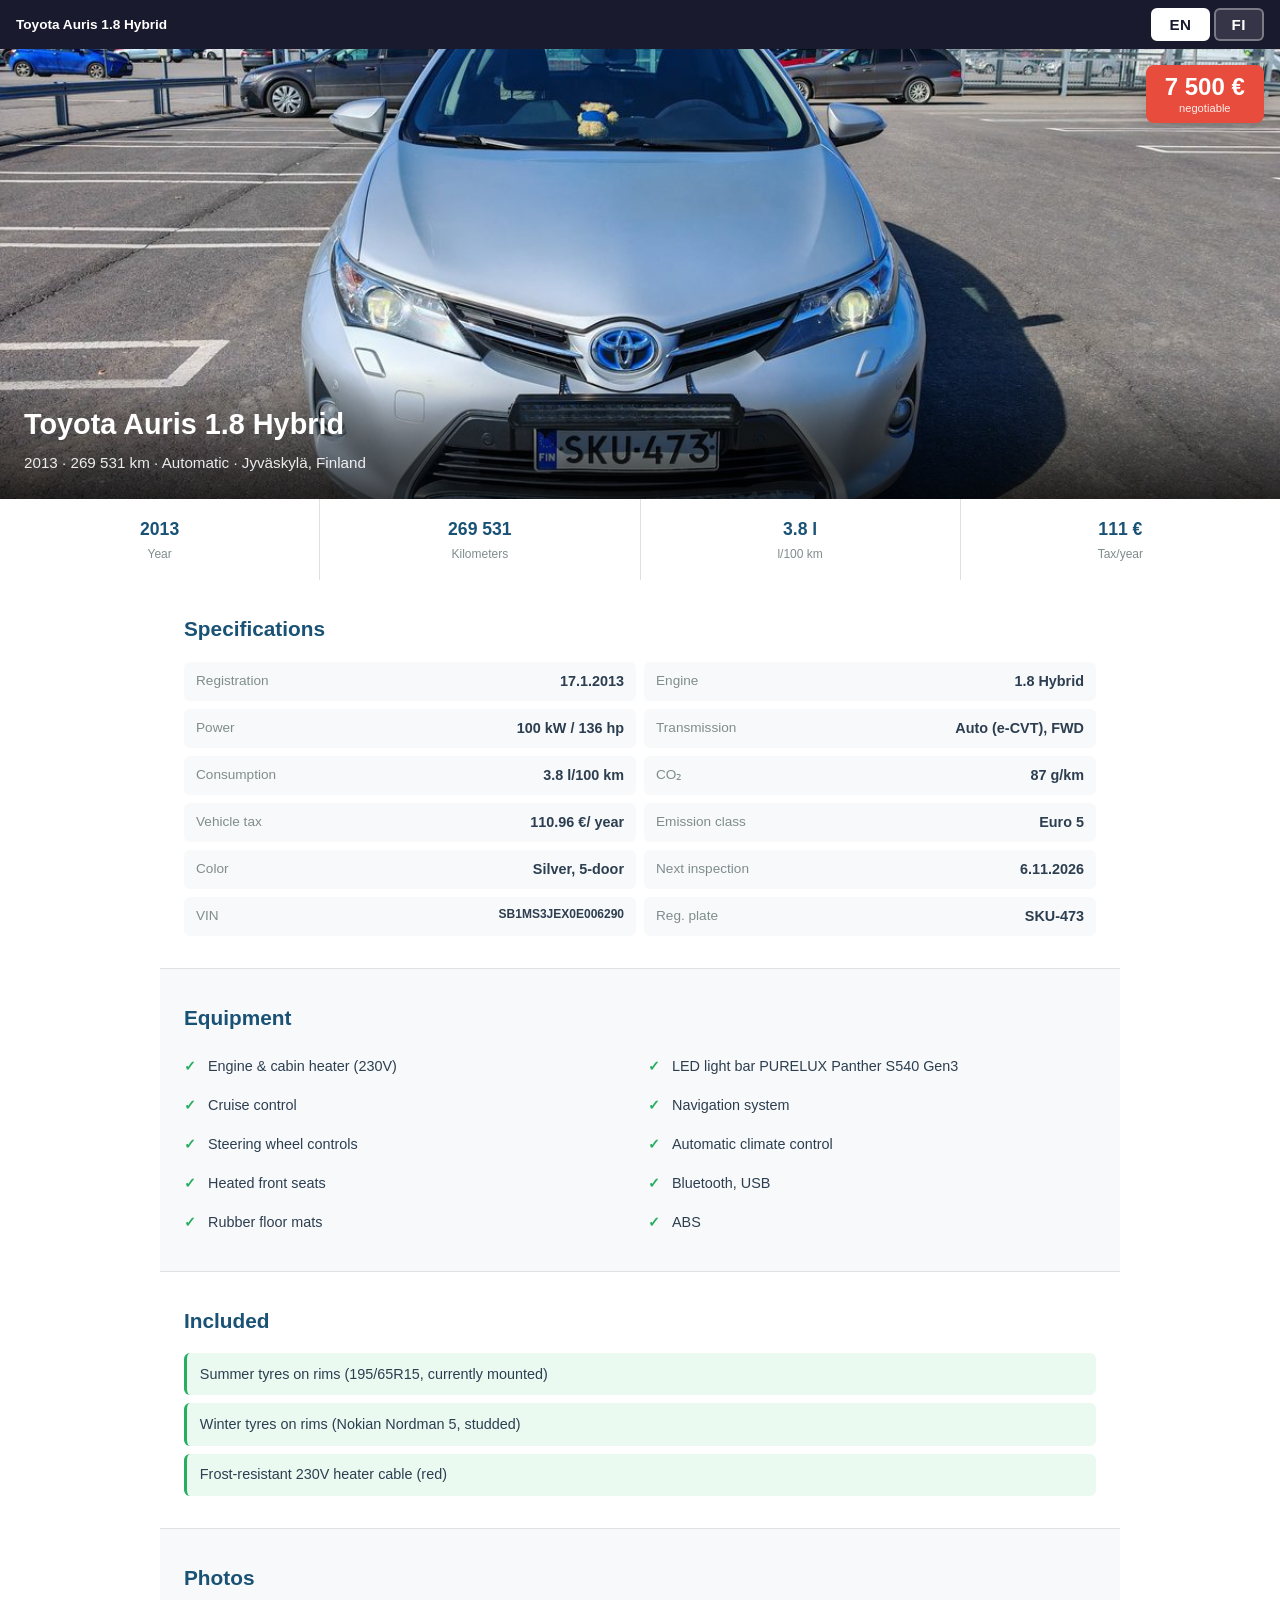
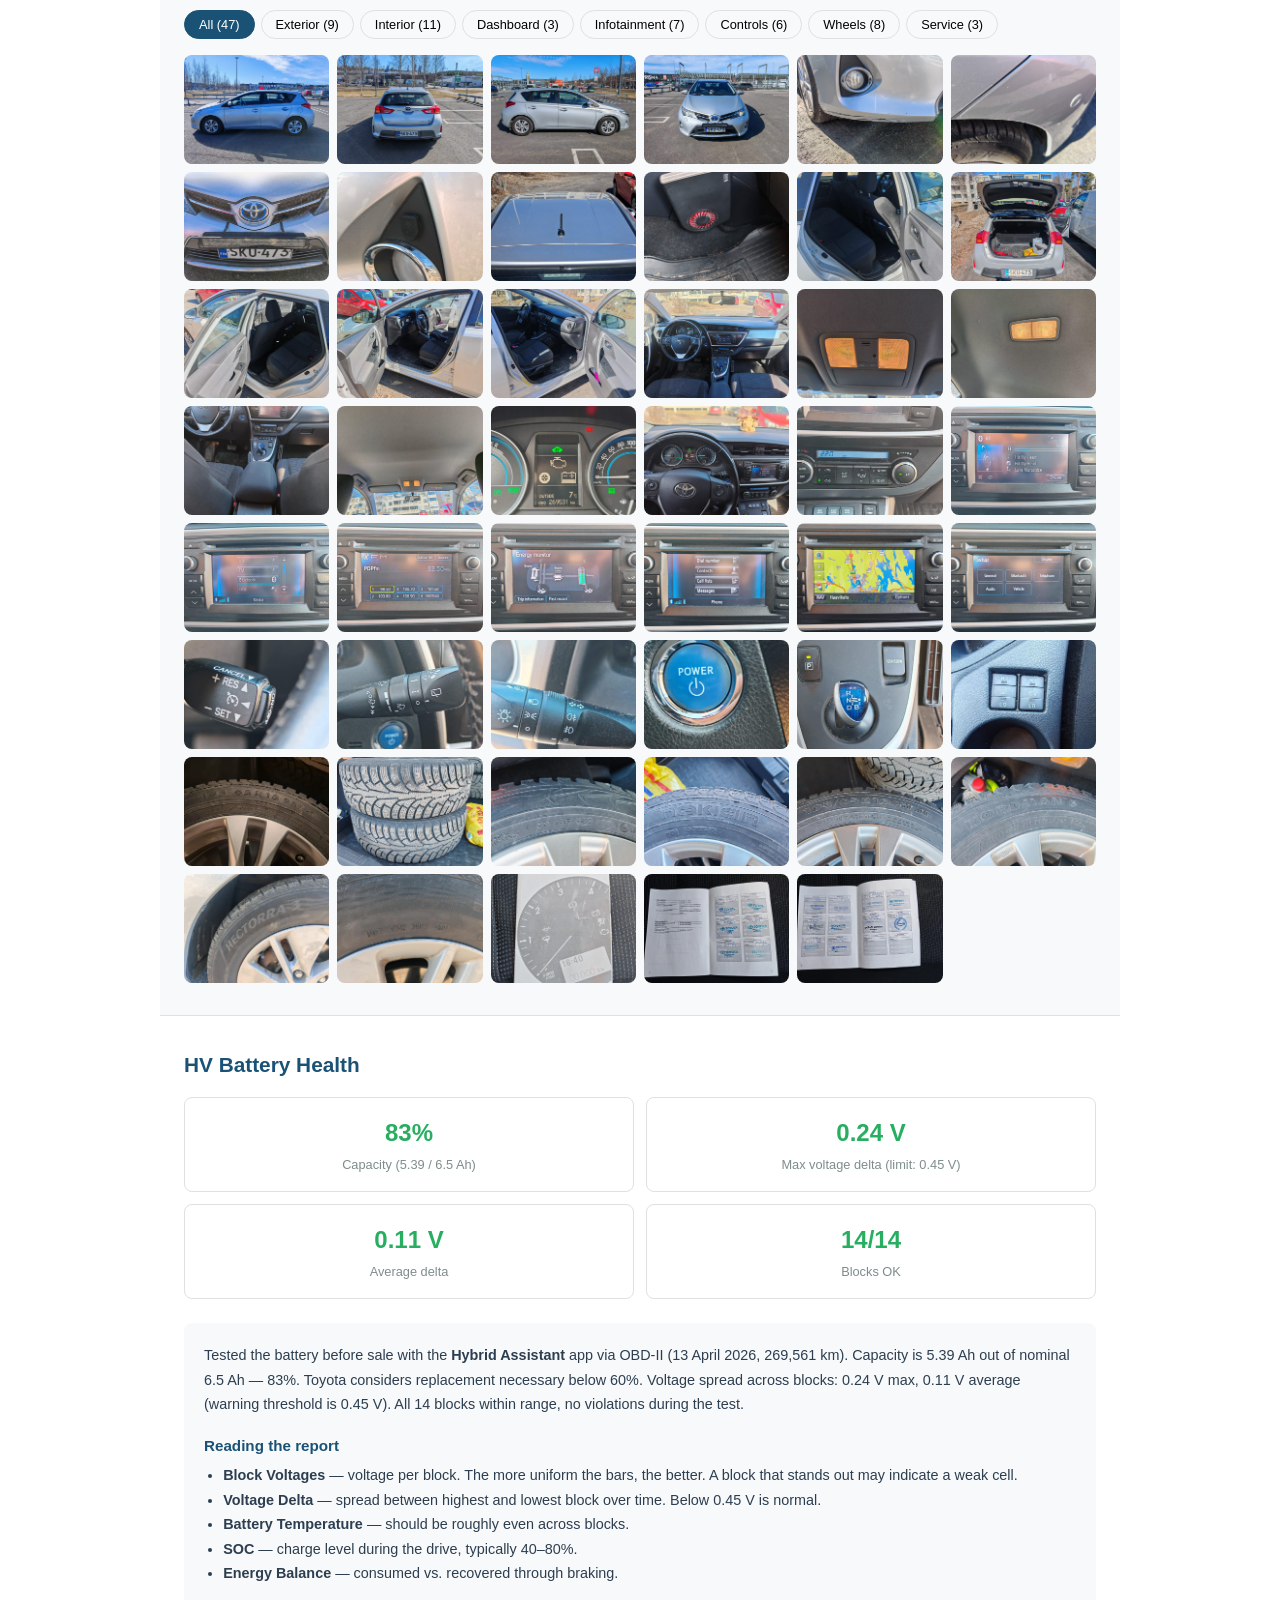
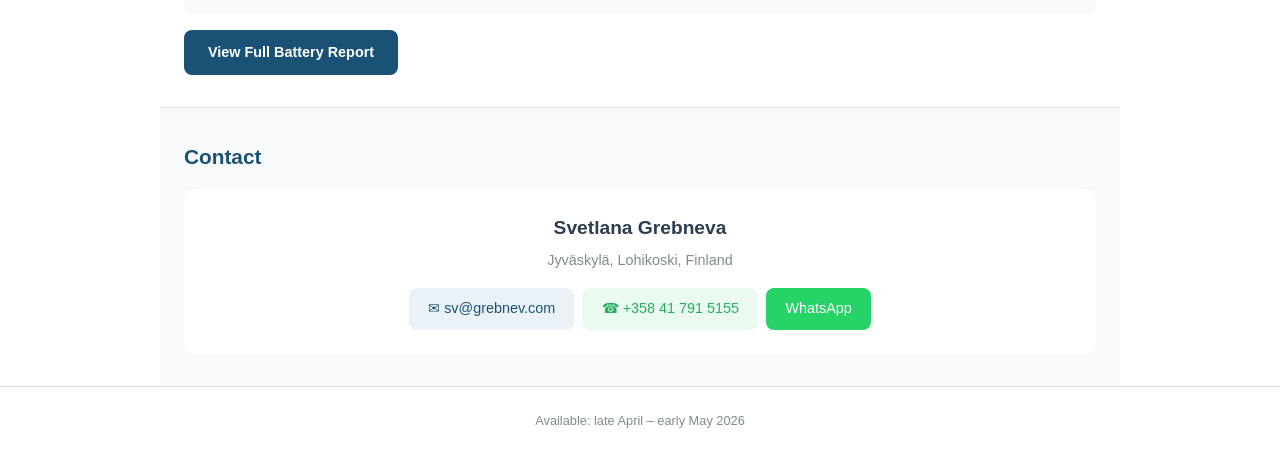
==== commit baa441ac: "Remove Russian language support (EN/FI only)" ====
--- a/index.html
+++ b/index.html
@@ -3,7 +3,7 @@
 <head>
   <meta charset="UTF-8">
   <meta name="viewport" content="width=device-width, initial-scale=1.0">
-  <title>Toyota Auris 1.8 Hybrid 2013 — For Sale / Myydaan / Prodaetsya</title>
+  <title>Toyota Auris 1.8 Hybrid 2013 — For Sale / Myydaan</title>
   <meta name="description" content="Toyota Auris 1.8 Hybrid 2013, 269 531 km, automatic, 7 500 EUR. Jyvaskyla, Finland.">
   <link rel="canonical" href="https://shtoong.github.io/toyota-auris-sale/">
 
@@ -15,7 +15,6 @@
   <meta property="og:type" content="website">
   <meta property="og:locale" content="fi_FI">
   <meta property="og:locale:alternate" content="en_GB">
-  <meta property="og:locale:alternate" content="ru_RU">
 
   <!-- Twitter Card -->
   <meta name="twitter:card" content="summary_large_image">
@@ -102,7 +101,6 @@
     <div class="lang-buttons">
       <button class="lang-btn active" data-lang="en">EN</button>
       <button class="lang-btn" data-lang="fi">FI</button>
-      <button class="lang-btn" data-lang="ru">RU</button>
     </div>
   </div>
 
@@ -113,7 +111,7 @@
       <span class="price-negotiable">
         <span class="lang-en">negotiable</span>
         <span class="lang-fi">neuvoteltavissa</span>
-        <span class="lang-ru">&#1090;&#1086;&#1088;&#1075;</span>
+        
       </span>
     </div>
     <div class="hero-overlay">
@@ -121,7 +119,7 @@
       <div class="subtitle">
         <span class="lang-en">2013 &middot; 269 531 km &middot; Automatic &middot; Jyv&auml;skyl&auml;, Finland</span>
         <span class="lang-fi">2013 &middot; 269 531 km &middot; Automaatti &middot; Jyv&auml;skyl&auml;, Suomi</span>
-        <span class="lang-ru">2013 &middot; 269 531 km &middot; &#1040;&#1074;&#1090;&#1086;&#1084;&#1072;&#1090; &middot; Jyv&auml;skyl&auml;, &#1060;&#1080;&#1085;&#1083;&#1103;&#1085;&#1076;&#1080;&#1103;</span>
+        
       </div>
     </div>
   </div>
@@ -133,7 +131,7 @@
       <div class="label">
         <span class="lang-en">Year</span>
         <span class="lang-fi">Vuosi</span>
-        <span class="lang-ru">&#1043;&#1086;&#1076;</span>
+        
       </div>
     </div>
     <div class="quick-fact">
@@ -141,7 +139,7 @@
       <div class="label">
         <span class="lang-en">Kilometers</span>
         <span class="lang-fi">Kilometrit</span>
-        <span class="lang-ru">&#1055;&#1088;&#1086;&#1073;&#1077;&#1075;, &#1082;&#1084;</span>
+        
       </div>
     </div>
     <div class="quick-fact">
@@ -149,7 +147,7 @@
       <div class="label">
         <span class="lang-en">l/100 km</span>
         <span class="lang-fi">l/100 km</span>
-        <span class="lang-ru">&#1083;/100 &#1082;&#1084;</span>
+        
       </div>
     </div>
     <div class="quick-fact">
@@ -157,7 +155,7 @@
       <div class="label">
         <span class="lang-en">Tax/year</span>
         <span class="lang-fi">Vero/vuosi</span>
-        <span class="lang-ru">&#1053;&#1072;&#1083;&#1086;&#1075;/&#1075;&#1086;&#1076;</span>
+        
       </div>
     </div>
   </div>
@@ -167,38 +165,38 @@
     <h2 class="section-title">
       <span class="lang-en">Specifications</span>
       <span class="lang-fi">Tekniset tiedot</span>
-      <span class="lang-ru">&#1061;&#1072;&#1088;&#1072;&#1082;&#1090;&#1077;&#1088;&#1080;&#1089;&#1090;&#1080;&#1082;&#1080;</span>
+      
     </h2>
     <div class="specs-grid">
       <div class="spec-row">
         <span class="spec-label">
-          <span class="lang-en">Registration</span><span class="lang-fi">Rekister&ouml;inti</span><span class="lang-ru">&#1056;&#1077;&#1075;&#1080;&#1089;&#1090;&#1088;&#1072;&#1094;&#1080;&#1103;</span>
+          <span class="lang-en">Registration</span><span class="lang-fi">Rekister&ouml;inti</span>
         </span>
         <span class="spec-value">17.1.2013</span>
       </div>
       <div class="spec-row">
         <span class="spec-label">
-          <span class="lang-en">Engine</span><span class="lang-fi">Moottori</span><span class="lang-ru">&#1044;&#1074;&#1080;&#1075;&#1072;&#1090;&#1077;&#1083;&#1100;</span>
+          <span class="lang-en">Engine</span><span class="lang-fi">Moottori</span>
         </span>
         <span class="spec-value">1.8 Hybrid</span>
       </div>
       <div class="spec-row">
         <span class="spec-label">
-          <span class="lang-en">Power</span><span class="lang-fi">Teho</span><span class="lang-ru">&#1052;&#1086;&#1097;&#1085;&#1086;&#1089;&#1090;&#1100;</span>
+          <span class="lang-en">Power</span><span class="lang-fi">Teho</span>
         </span>
         <span class="spec-value">100 kW / 136 hp</span>
       </div>
       <div class="spec-row">
         <span class="spec-label">
-          <span class="lang-en">Transmission</span><span class="lang-fi">Vaihteisto</span><span class="lang-ru">&#1050;&#1086;&#1088;&#1086;&#1073;&#1082;&#1072;</span>
+          <span class="lang-en">Transmission</span><span class="lang-fi">Vaihteisto</span>
         </span>
         <span class="spec-value">
-          <span class="lang-en">Auto (e-CVT), FWD</span><span class="lang-fi">Automaatti (e-CVT), etuveto</span><span class="lang-ru">&#1040;&#1074;&#1090;&#1086;&#1084;&#1072;&#1090; (e-CVT), &#1087;&#1077;&#1088;&#1077;&#1076;&#1085;&#1080;&#1081;</span>
-        </span>
-      </div>
-      <div class="spec-row">
-        <span class="spec-label">
-          <span class="lang-en">Consumption</span><span class="lang-fi">Kulutus</span><span class="lang-ru">&#1056;&#1072;&#1089;&#1093;&#1086;&#1076;</span>
+          <span class="lang-en">Auto (e-CVT), FWD</span><span class="lang-fi">Automaatti (e-CVT), etuveto</span>
+        </span>
+      </div>
+      <div class="spec-row">
+        <span class="spec-label">
+          <span class="lang-en">Consumption</span><span class="lang-fi">Kulutus</span>
         </span>
         <span class="spec-value">3.8 l/100 km</span>
       </div>
@@ -208,29 +206,29 @@
       </div>
       <div class="spec-row">
         <span class="spec-label">
-          <span class="lang-en">Vehicle tax</span><span class="lang-fi">Ajoneuvovero</span><span class="lang-ru">&#1053;&#1072;&#1083;&#1086;&#1075;</span>
+          <span class="lang-en">Vehicle tax</span><span class="lang-fi">Ajoneuvovero</span>
         </span>
         <span class="spec-value">110.96 &euro;/
-          <span class="lang-en">year</span><span class="lang-fi">vuosi</span><span class="lang-ru">&#1075;&#1086;&#1076;</span>
-        </span>
-      </div>
-      <div class="spec-row">
-        <span class="spec-label">
-          <span class="lang-en">Emission class</span><span class="lang-fi">P&auml;&auml;st&ouml;luokka</span><span class="lang-ru">&#1069;&#1082;&#1086;&#1082;&#1083;&#1072;&#1089;&#1089;</span>
+          <span class="lang-en">year</span><span class="lang-fi">vuosi</span>
+        </span>
+      </div>
+      <div class="spec-row">
+        <span class="spec-label">
+          <span class="lang-en">Emission class</span><span class="lang-fi">P&auml;&auml;st&ouml;luokka</span>
         </span>
         <span class="spec-value">Euro 5</span>
       </div>
       <div class="spec-row">
         <span class="spec-label">
-          <span class="lang-en">Color</span><span class="lang-fi">V&auml;ri</span><span class="lang-ru">&#1062;&#1074;&#1077;&#1090;</span>
+          <span class="lang-en">Color</span><span class="lang-fi">V&auml;ri</span>
         </span>
         <span class="spec-value">
-          <span class="lang-en">Silver, 5-door</span><span class="lang-fi">Hopea, 5-ovinen</span><span class="lang-ru">&#1057;&#1077;&#1088;&#1077;&#1073;&#1088;&#1080;&#1089;&#1090;&#1099;&#1081;, 5 &#1076;&#1074;.</span>
-        </span>
-      </div>
-      <div class="spec-row">
-        <span class="spec-label">
-          <span class="lang-en">Next inspection</span><span class="lang-fi">Seuraava katsastus</span><span class="lang-ru">&#1058;&#1077;&#1093;&#1086;&#1089;&#1084;&#1086;&#1090;&#1088; &#1076;&#1086;</span>
+          <span class="lang-en">Silver, 5-door</span><span class="lang-fi">Hopea, 5-ovinen</span>
+        </span>
+      </div>
+      <div class="spec-row">
+        <span class="spec-label">
+          <span class="lang-en">Next inspection</span><span class="lang-fi">Seuraava katsastus</span>
         </span>
         <span class="spec-value">6.11.2026</span>
       </div>
@@ -240,7 +238,7 @@
       </div>
       <div class="spec-row">
         <span class="spec-label">
-          <span class="lang-en">Reg. plate</span><span class="lang-fi">Rekisteritunnus</span><span class="lang-ru">&#1053;&#1086;&#1084;&#1077;&#1088;</span>
+          <span class="lang-en">Reg. plate</span><span class="lang-fi">Rekisteritunnus</span>
         </span>
         <span class="spec-value">SKU-473</span>
       </div>
@@ -252,58 +250,58 @@
     <h2 class="section-title">
       <span class="lang-en">Equipment</span>
       <span class="lang-fi">Varusteet</span>
-      <span class="lang-ru">&#1054;&#1089;&#1085;&#1072;&#1097;&#1077;&#1085;&#1080;&#1077;</span>
+      
     </h2>
     <ul class="equipment-list">
       <li>
         <span class="lang-en">Engine &amp; cabin heater (230V)</span>
         <span class="lang-fi">Moottorin ja sis&auml;tilan l&auml;mmitin (230V)</span>
-        <span class="lang-ru">&#1055;&#1086;&#1076;&#1086;&#1075;&#1088;&#1077;&#1074; &#1076;&#1074;&#1080;&#1075;&#1072;&#1090;&#1077;&#1083;&#1103; &#1080; &#1089;&#1072;&#1083;&#1086;&#1085;&#1072; (230V)</span>
+        
       </li>
       <li>
         <span class="lang-en">LED light bar PURELUX Panther S540 Gen3</span>
         <span class="lang-fi">Lis&auml;valo PURELUX Panther S540 Gen3</span>
-        <span class="lang-ru">LED-&#1092;&#1072;&#1088;&#1072; PURELUX Panther S540 Gen3</span>
+        
       </li>
       <li>
         <span class="lang-en">Cruise control</span>
         <span class="lang-fi">Vakionopeudens&auml;&auml;din</span>
-        <span class="lang-ru">&#1050;&#1088;&#1091;&#1080;&#1079;-&#1082;&#1086;&#1085;&#1090;&#1088;&#1086;&#1083;&#1100;</span>
+        
       </li>
       <li>
         <span class="lang-en">Navigation system</span>
         <span class="lang-fi">Navigointij&auml;rjestelm&auml;</span>
-        <span class="lang-ru">&#1053;&#1072;&#1074;&#1080;&#1075;&#1072;&#1094;&#1080;&#1103;</span>
+        
       </li>
       <li>
         <span class="lang-en">Steering wheel controls</span>
         <span class="lang-fi">Ohjauspyörän hallintalaitteet</span>
-        <span class="lang-ru">&#1059;&#1087;&#1088;&#1072;&#1074;&#1083;&#1077;&#1085;&#1080;&#1077; &#1085;&#1072; &#1088;&#1091;&#1083;&#1077;</span>
+        
       </li>
       <li>
         <span class="lang-en">Automatic climate control</span>
         <span class="lang-fi">Automaattinen ilmastointi</span>
-        <span class="lang-ru">&#1050;&#1083;&#1080;&#1084;&#1072;&#1090;-&#1082;&#1086;&#1085;&#1090;&#1088;&#1086;&#1083;&#1100;</span>
+        
       </li>
       <li>
         <span class="lang-en">Heated front seats</span>
         <span class="lang-fi">L&auml;mmitett&auml;v&auml;t etuistuimet</span>
-        <span class="lang-ru">&#1054;&#1073;&#1086;&#1075;&#1088;&#1077;&#1074; &#1087;&#1077;&#1088;&#1077;&#1076;&#1085;&#1080;&#1093; &#1089;&#1080;&#1076;&#1077;&#1085;&#1080;&#1081;</span>
+        
       </li>
       <li>
         <span class="lang-en">Bluetooth, USB</span>
         <span class="lang-fi">Bluetooth, USB</span>
-        <span class="lang-ru">Bluetooth, USB</span>
+        
       </li>
       <li>
         <span class="lang-en">Rubber floor mats</span>
         <span class="lang-fi">Kumimatot</span>
-        <span class="lang-ru">&#1056;&#1077;&#1079;&#1080;&#1085;&#1086;&#1074;&#1099;&#1077; &#1082;&#1086;&#1074;&#1088;&#1080;&#1082;&#1080;</span>
+        
       </li>
       <li>
         <span class="lang-en">ABS</span>
         <span class="lang-fi">ABS</span>
-        <span class="lang-ru">ABS</span>
+        
       </li>
     </ul>
   </section>
@@ -313,23 +311,23 @@
     <h2 class="section-title">
       <span class="lang-en">Included</span>
       <span class="lang-fi">Mukana</span>
-      <span class="lang-ru">&#1042; &#1082;&#1086;&#1084;&#1087;&#1083;&#1077;&#1082;&#1090;&#1077;</span>
+      
     </h2>
     <ul class="included-list">
       <li>
         <span class="lang-en">Summer tyres on rims (195/65R15, currently mounted)</span>
         <span class="lang-fi">Kes&auml;renkaat vanteilla (195/65R15, nyt alla)</span>
-        <span class="lang-ru">&#1051;&#1077;&#1090;&#1085;&#1103;&#1103; &#1088;&#1077;&#1079;&#1080;&#1085;&#1072; &#1085;&#1072; &#1076;&#1080;&#1089;&#1082;&#1072;&#1093; (195/65R15, &#1089;&#1077;&#1081;&#1095;&#1072;&#1089; &#1089;&#1090;&#1086;&#1080;&#1090;)</span>
+        
       </li>
       <li>
         <span class="lang-en">Winter tyres on rims (Nokian Nordman 5, studded)</span>
         <span class="lang-fi">Talvirenkaat vanteilla (Nokian Nordman 5, nastarenkaat)</span>
-        <span class="lang-ru">&#1047;&#1080;&#1084;&#1085;&#1103;&#1103; &#1088;&#1077;&#1079;&#1080;&#1085;&#1072; &#1085;&#1072; &#1076;&#1080;&#1089;&#1082;&#1072;&#1093; (Nokian Nordman 5, &#1096;&#1080;&#1087;&#1099;)</span>
+        
       </li>
       <li>
         <span class="lang-en">Frost-resistant 230V heater cable (red)</span>
         <span class="lang-fi">Pakkasenkest&auml;v&auml; 230V l&auml;mmityskaapeli (punainen)</span>
-        <span class="lang-ru">&#1052;&#1086;&#1088;&#1086;&#1079;&#1086;&#1089;&#1090;&#1086;&#1081;&#1082;&#1080;&#1081; &#1082;&#1072;&#1073;&#1077;&#1083;&#1100; 230V &#1076;&#1083;&#1103; &#1086;&#1073;&#1086;&#1075;&#1088;&#1077;&#1074;&#1072; (&#1082;&#1088;&#1072;&#1089;&#1085;&#1099;&#1081;)</span>
+        
       </li>
     </ul>
   </section>
@@ -339,33 +337,33 @@
     <h2 class="section-title">
       <span class="lang-en">Photos</span>
       <span class="lang-fi">Kuvat</span>
-      <span class="lang-ru">&#1060;&#1086;&#1090;&#1086;</span>
+      
     </h2>
 
     <div class="gallery-tabs">
       <button class="gallery-tab active" data-category="all">
-        <span class="lang-en">All (47)</span><span class="lang-fi">Kaikki (47)</span><span class="lang-ru">&#1042;&#1089;&#1077; (47)</span>
+        <span class="lang-en">All (47)</span><span class="lang-fi">Kaikki (47)</span>
       </button>
       <button class="gallery-tab" data-category="exterior">
-        <span class="lang-en">Exterior (9)</span><span class="lang-fi">Ulkopuoli (9)</span><span class="lang-ru">&#1050;&#1091;&#1079;&#1086;&#1074; (9)</span>
+        <span class="lang-en">Exterior (9)</span><span class="lang-fi">Ulkopuoli (9)</span>
       </button>
       <button class="gallery-tab" data-category="interior">
-        <span class="lang-en">Interior (11)</span><span class="lang-fi">Sis&auml;tila (11)</span><span class="lang-ru">&#1057;&#1072;&#1083;&#1086;&#1085; (11)</span>
+        <span class="lang-en">Interior (11)</span><span class="lang-fi">Sis&auml;tila (11)</span>
       </button>
       <button class="gallery-tab" data-category="dashboard">
-        <span class="lang-en">Dashboard (3)</span><span class="lang-fi">Mittaristo (3)</span><span class="lang-ru">&#1055;&#1088;&#1080;&#1073;&#1086;&#1088;&#1099; (3)</span>
+        <span class="lang-en">Dashboard (3)</span><span class="lang-fi">Mittaristo (3)</span>
       </button>
       <button class="gallery-tab" data-category="infotainment">
-        <span class="lang-en">Infotainment (7)</span><span class="lang-fi">Viihde (7)</span><span class="lang-ru">&#1052;&#1091;&#1083;&#1100;&#1090;&#1080;&#1084;&#1077;&#1076;&#1080;&#1072; (7)</span>
+        <span class="lang-en">Infotainment (7)</span><span class="lang-fi">Viihde (7)</span>
       </button>
       <button class="gallery-tab" data-category="controls">
-        <span class="lang-en">Controls (6)</span><span class="lang-fi">Hallinta (6)</span><span class="lang-ru">&#1059;&#1087;&#1088;&#1072;&#1074;&#1083;&#1077;&#1085;&#1080;&#1077; (6)</span>
+        <span class="lang-en">Controls (6)</span><span class="lang-fi">Hallinta (6)</span>
       </button>
       <button class="gallery-tab" data-category="wheels">
-        <span class="lang-en">Wheels (8)</span><span class="lang-fi">Renkaat (8)</span><span class="lang-ru">&#1050;&#1086;&#1083;&#1105;&#1089;&#1072; (8)</span>
+        <span class="lang-en">Wheels (8)</span><span class="lang-fi">Renkaat (8)</span>
       </button>
       <button class="gallery-tab" data-category="service">
-        <span class="lang-en">Service (3)</span><span class="lang-fi">Huolto (3)</span><span class="lang-ru">&#1057;&#1077;&#1088;&#1074;&#1080;&#1089; (3)</span>
+        <span class="lang-en">Service (3)</span><span class="lang-fi">Huolto (3)</span>
       </button>
     </div>
 
@@ -373,99 +371,99 @@
       <!-- Exterior -->
       <div class="gallery-item" data-category="exterior" data-original="photos-original/exterior/exterior-01.jpg">
         <img src="photos-web/exterior/exterior-01.jpg" alt="Left side profile" loading="lazy">
-        <div class="photo-label"><span class="lang-en">Left side</span><span class="lang-fi">Vasen sivu</span><span class="lang-ru">&#1051;&#1077;&#1074;&#1099;&#1081; &#1073;&#1086;&#1082;</span></div>
+        <div class="photo-label"><span class="lang-en">Left side</span><span class="lang-fi">Vasen sivu</span></div>
       </div>
       <div class="gallery-item" data-category="exterior" data-original="photos-original/exterior/exterior-02.jpg">
         <img src="photos-web/exterior/exterior-02.jpg" alt="Rear view" loading="lazy">
-        <div class="photo-label"><span class="lang-en">Rear</span><span class="lang-fi">Takaa</span><span class="lang-ru">&#1057;&#1079;&#1072;&#1076;&#1080;</span></div>
+        <div class="photo-label"><span class="lang-en">Rear</span><span class="lang-fi">Takaa</span></div>
       </div>
       <div class="gallery-item" data-category="exterior" data-original="photos-original/exterior/exterior-03.jpg">
         <img src="photos-web/exterior/exterior-03.jpg" alt="Right side profile" loading="lazy">
-        <div class="photo-label"><span class="lang-en">Right side</span><span class="lang-fi">Oikea sivu</span><span class="lang-ru">&#1055;&#1088;&#1072;&#1074;&#1099;&#1081; &#1073;&#1086;&#1082;</span></div>
+        <div class="photo-label"><span class="lang-en">Right side</span><span class="lang-fi">Oikea sivu</span></div>
       </div>
       <div class="gallery-item" data-category="exterior" data-original="photos-original/exterior/exterior-04.jpg">
         <img src="photos-web/exterior/exterior-04.jpg" alt="Front view" loading="lazy">
-        <div class="photo-label"><span class="lang-en">Front</span><span class="lang-fi">Edest&auml;</span><span class="lang-ru">&#1057;&#1087;&#1077;&#1088;&#1077;&#1076;&#1080;</span></div>
+        <div class="photo-label"><span class="lang-en">Front</span><span class="lang-fi">Edest&auml;</span></div>
       </div>
       <div class="gallery-item" data-category="exterior" data-original="photos-original/exterior/exterior-05.jpg">
         <img src="photos-web/exterior/exterior-05.jpg" alt="Scuff on lower front bumper" loading="lazy">
-        <div class="photo-label"><span class="lang-en">Bumper scuff</span><span class="lang-fi">Puskurin kuluma</span><span class="lang-ru">&#1055;&#1086;&#1090;&#1105;&#1088;&#1090;&#1086;&#1089;&#1090;&#1100; &#1073;&#1072;&#1084;&#1087;&#1077;&#1088;&#1072;</span></div>
+        <div class="photo-label"><span class="lang-en">Bumper scuff</span><span class="lang-fi">Puskurin kuluma</span></div>
       </div>
       <div class="gallery-item" data-category="exterior" data-original="photos-original/exterior/exterior-06.jpg">
         <img src="photos-web/exterior/exterior-06.jpg" alt="Scuff on right rear bumper" loading="lazy">
-        <div class="photo-label"><span class="lang-en">Right bumper scuff</span><span class="lang-fi">Oikea puskuri</span><span class="lang-ru">&#1055;&#1086;&#1090;&#1105;&#1088;&#1090;&#1086;&#1089;&#1090;&#1100; &#1089;&#1087;&#1088;&#1072;&#1074;&#1072;</span></div>
+        <div class="photo-label"><span class="lang-en">Right bumper scuff</span><span class="lang-fi">Oikea puskuri</span></div>
       </div>
       <div class="gallery-item" data-category="exterior" data-original="photos-original/exterior/exterior-07.jpg">
         <img src="photos-web/exterior/exterior-07.jpg" alt="Front grille and LED bar" loading="lazy">
-        <div class="photo-label"><span class="lang-en">Grille &amp; LED bar</span><span class="lang-fi">S&auml;leikk&ouml;</span><span class="lang-ru">&#1056;&#1077;&#1096;&#1105;&#1090;&#1082;&#1072; &#1080; LED</span></div>
+        <div class="photo-label"><span class="lang-en">Grille &amp; LED bar</span><span class="lang-fi">S&auml;leikk&ouml;</span></div>
       </div>
       <div class="gallery-item" data-category="exterior" data-original="photos-original/exterior/exterior-08.jpg">
         <img src="photos-web/exterior/exterior-08.jpg" alt="230V heater socket location" loading="lazy">
-        <div class="photo-label"><span class="lang-en">230V socket</span><span class="lang-fi">230V pistorasia</span><span class="lang-ru">&#1056;&#1086;&#1079;&#1077;&#1090;&#1082;&#1072; 230V</span></div>
+        <div class="photo-label"><span class="lang-en">230V socket</span><span class="lang-fi">230V pistorasia</span></div>
       </div>
       <div class="gallery-item" data-category="exterior" data-original="photos-original/exterior/exterior-09.jpg">
         <img src="photos-web/exterior/exterior-09.jpg" alt="Rear roof and antenna" loading="lazy">
-        <div class="photo-label"><span class="lang-en">Roof &amp; antenna</span><span class="lang-fi">Katto</span><span class="lang-ru">&#1050;&#1088;&#1099;&#1096;&#1072;</span></div>
+        <div class="photo-label"><span class="lang-en">Roof &amp; antenna</span><span class="lang-fi">Katto</span></div>
       </div>
 
       <!-- Interior -->
       <div class="gallery-item" data-category="interior" data-original="photos-original/interior/interior-01.jpg">
         <img src="photos-web/interior/interior-01.jpg" alt="DEFA cabin heater" loading="lazy">
-        <div class="photo-label"><span class="lang-en">Cabin heater</span><span class="lang-fi">Sis&auml;l&auml;mmitin</span><span class="lang-ru">&#1054;&#1073;&#1086;&#1075;&#1088;&#1077;&#1074;&#1072;&#1090;&#1077;&#1083;&#1100;</span></div>
+        <div class="photo-label"><span class="lang-en">Cabin heater</span><span class="lang-fi">Sis&auml;l&auml;mmitin</span></div>
       </div>
       <div class="gallery-item" data-category="interior" data-original="photos-original/interior/interior-02.jpg">
         <img src="photos-web/interior/interior-02.jpg" alt="Rear seats right side" loading="lazy">
-        <div class="photo-label"><span class="lang-en">Rear seats</span><span class="lang-fi">Takaistuimet</span><span class="lang-ru">&#1047;&#1072;&#1076;&#1085;&#1080;&#1081; &#1088;&#1103;&#1076;</span></div>
+        <div class="photo-label"><span class="lang-en">Rear seats</span><span class="lang-fi">Takaistuimet</span></div>
       </div>
       <div class="gallery-item" data-category="interior" data-original="photos-original/interior/interior-03.jpg">
         <img src="photos-web/interior/interior-03.jpg" alt="Trunk open" loading="lazy">
-        <div class="photo-label"><span class="lang-en">Trunk</span><span class="lang-fi">Tavaratila</span><span class="lang-ru">&#1041;&#1072;&#1075;&#1072;&#1078;&#1085;&#1080;&#1082;</span></div>
+        <div class="photo-label"><span class="lang-en">Trunk</span><span class="lang-fi">Tavaratila</span></div>
       </div>
       <div class="gallery-item" data-category="interior" data-original="photos-original/interior/interior-04.jpg">
         <img src="photos-web/interior/interior-04.jpg" alt="Rear seats left side" loading="lazy">
-        <div class="photo-label"><span class="lang-en">Rear seats</span><span class="lang-fi">Takaistuimet</span><span class="lang-ru">&#1047;&#1072;&#1076;&#1085;&#1080;&#1081; &#1088;&#1103;&#1076;</span></div>
+        <div class="photo-label"><span class="lang-en">Rear seats</span><span class="lang-fi">Takaistuimet</span></div>
       </div>
       <div class="gallery-item" data-category="interior" data-original="photos-original/interior/interior-05.jpg">
         <img src="photos-web/interior/interior-05.jpg" alt="Driver area overview" loading="lazy">
-        <div class="photo-label"><span class="lang-en">Driver area</span><span class="lang-fi">Kuljettajan puoli</span><span class="lang-ru">&#1052;&#1077;&#1089;&#1090;&#1086; &#1074;&#1086;&#1076;&#1080;&#1090;&#1077;&#1083;&#1103;</span></div>
+        <div class="photo-label"><span class="lang-en">Driver area</span><span class="lang-fi">Kuljettajan puoli</span></div>
       </div>
       <div class="gallery-item" data-category="interior" data-original="photos-original/interior/interior-06.jpg">
         <img src="photos-web/interior/interior-06.jpg" alt="Driver seat" loading="lazy">
-        <div class="photo-label"><span class="lang-en">Driver seat</span><span class="lang-fi">Kuljettajan istuin</span><span class="lang-ru">&#1057;&#1080;&#1076;&#1077;&#1085;&#1100;&#1077; &#1074;&#1086;&#1076;&#1080;&#1090;&#1077;&#1083;&#1103;</span></div>
+        <div class="photo-label"><span class="lang-en">Driver seat</span><span class="lang-fi">Kuljettajan istuin</span></div>
       </div>
       <div class="gallery-item" data-category="interior" data-original="photos-original/interior/interior-07.jpg">
         <img src="photos-web/interior/interior-07.jpg" alt="Passenger seat" loading="lazy">
-        <div class="photo-label"><span class="lang-en">Passenger seat</span><span class="lang-fi">Matkustajan istuin</span><span class="lang-ru">&#1055;&#1072;&#1089;&#1089;&#1072;&#1078;&#1080;&#1088;&#1089;&#1082;&#1086;&#1077;</span></div>
+        <div class="photo-label"><span class="lang-en">Passenger seat</span><span class="lang-fi">Matkustajan istuin</span></div>
       </div>
       <div class="gallery-item" data-category="interior" data-original="photos-original/interior/interior-08.jpg">
         <img src="photos-web/interior/interior-08.jpg" alt="Full interior from rear" loading="lazy">
-        <div class="photo-label"><span class="lang-en">Interior view</span><span class="lang-fi">Sis&auml;tila</span><span class="lang-ru">&#1057;&#1072;&#1083;&#1086;&#1085;</span></div>
+        <div class="photo-label"><span class="lang-en">Interior view</span><span class="lang-fi">Sis&auml;tila</span></div>
       </div>
       <div class="gallery-item" data-category="interior" data-original="photos-original/interior/interior-09.jpg">
         <img src="photos-web/interior/interior-09.jpg" alt="Overhead lights and mirror" loading="lazy">
-        <div class="photo-label"><span class="lang-en">Ceiling lights</span><span class="lang-fi">Kattovalot</span><span class="lang-ru">&#1055;&#1086;&#1090;&#1086;&#1083;&#1086;&#1082;</span></div>
+        <div class="photo-label"><span class="lang-en">Ceiling lights</span><span class="lang-fi">Kattovalot</span></div>
       </div>
       <div class="gallery-item" data-category="interior" data-original="photos-original/interior/interior-10.jpg">
         <img src="photos-web/interior/interior-10.jpg" alt="Rear ceiling light" loading="lazy">
-        <div class="photo-label"><span class="lang-en">Rear light</span><span class="lang-fi">Takavalo</span><span class="lang-ru">&#1047;&#1072;&#1076;&#1085;&#1080;&#1081; &#1089;&#1074;&#1077;&#1090;</span></div>
+        <div class="photo-label"><span class="lang-en">Rear light</span><span class="lang-fi">Takavalo</span></div>
       </div>
       <div class="gallery-item" data-category="interior" data-original="photos-original/interior/interior-11.jpg">
         <img src="photos-web/interior/interior-11.jpg" alt="Interior panoramic" loading="lazy">
-        <div class="photo-label"><span class="lang-en">Panoramic</span><span class="lang-fi">Panoraama</span><span class="lang-ru">&#1055;&#1072;&#1085;&#1086;&#1088;&#1072;&#1084;&#1072;</span></div>
+        <div class="photo-label"><span class="lang-en">Panoramic</span><span class="lang-fi">Panoraama</span></div>
       </div>
 
       <!-- Dashboard -->
       <div class="gallery-item" data-category="dashboard" data-original="photos-original/dashboard/dashboard-01.jpg">
         <img src="photos-web/dashboard/dashboard-01.jpg" alt="Instrument cluster 269531 km" loading="lazy">
-        <div class="photo-label"><span class="lang-en">269 531 km</span><span class="lang-fi">269 531 km</span><span class="lang-ru">269 531 &#1082;&#1084;</span></div>
+        <div class="photo-label"><span class="lang-en">269 531 km</span><span class="lang-fi">269 531 km</span></div>
       </div>
       <div class="gallery-item" data-category="dashboard" data-original="photos-original/dashboard/dashboard-02.jpg">
         <img src="photos-web/dashboard/dashboard-02.jpg" alt="Dashboard overview" loading="lazy">
-        <div class="photo-label"><span class="lang-en">Dashboard</span><span class="lang-fi">Mittaristo</span><span class="lang-ru">&#1055;&#1088;&#1080;&#1073;&#1086;&#1088;&#1099;</span></div>
+        <div class="photo-label"><span class="lang-en">Dashboard</span><span class="lang-fi">Mittaristo</span></div>
       </div>
       <div class="gallery-item" data-category="dashboard" data-original="photos-original/dashboard/dashboard-03.jpg">
         <img src="photos-web/dashboard/dashboard-03.jpg" alt="Climate control" loading="lazy">
-        <div class="photo-label"><span class="lang-en">Climate</span><span class="lang-fi">Ilmastointi</span><span class="lang-ru">&#1050;&#1083;&#1080;&#1084;&#1072;&#1090;</span></div>
+        <div class="photo-label"><span class="lang-en">Climate</span><span class="lang-fi">Ilmastointi</span></div>
       </div>
 
       <!-- Infotainment -->
@@ -483,33 +481,33 @@
       </div>
       <div class="gallery-item" data-category="infotainment" data-original="photos-original/infotainment/infotainment-04.jpg">
         <img src="photos-web/infotainment/infotainment-04.jpg" alt="Energy monitor" loading="lazy">
-        <div class="photo-label"><span class="lang-en">Energy monitor</span><span class="lang-fi">Energiamonitori</span><span class="lang-ru">&#1069;&#1085;&#1077;&#1088;&#1075;&#1086;&#1084;&#1086;&#1085;&#1080;&#1090;&#1086;&#1088;</span></div>
+        <div class="photo-label"><span class="lang-en">Energy monitor</span><span class="lang-fi">Energiamonitori</span></div>
       </div>
       <div class="gallery-item" data-category="infotainment" data-original="photos-original/infotainment/infotainment-05.jpg">
         <img src="photos-web/infotainment/infotainment-05.jpg" alt="Phone menu" loading="lazy">
-        <div class="photo-label"><span class="lang-en">Phone</span><span class="lang-fi">Puhelin</span><span class="lang-ru">&#1058;&#1077;&#1083;&#1077;&#1092;&#1086;&#1085;</span></div>
+        <div class="photo-label"><span class="lang-en">Phone</span><span class="lang-fi">Puhelin</span></div>
       </div>
       <div class="gallery-item" data-category="infotainment" data-original="photos-original/infotainment/infotainment-06.jpg">
         <img src="photos-web/infotainment/infotainment-06.jpg" alt="Navigation map" loading="lazy">
-        <div class="photo-label"><span class="lang-en">Navigation</span><span class="lang-fi">Navigointi</span><span class="lang-ru">&#1053;&#1072;&#1074;&#1080;&#1075;&#1072;&#1094;&#1080;&#1103;</span></div>
+        <div class="photo-label"><span class="lang-en">Navigation</span><span class="lang-fi">Navigointi</span></div>
       </div>
       <div class="gallery-item" data-category="infotainment" data-original="photos-original/infotainment/infotainment-07.jpg">
         <img src="photos-web/infotainment/infotainment-07.jpg" alt="Setup menu" loading="lazy">
-        <div class="photo-label"><span class="lang-en">Settings</span><span class="lang-fi">Asetukset</span><span class="lang-ru">&#1053;&#1072;&#1089;&#1090;&#1088;&#1086;&#1081;&#1082;&#1080;</span></div>
+        <div class="photo-label"><span class="lang-en">Settings</span><span class="lang-fi">Asetukset</span></div>
       </div>
 
       <!-- Controls -->
       <div class="gallery-item" data-category="controls" data-original="photos-original/controls/controls-01.jpg">
         <img src="photos-web/controls/controls-01.jpg" alt="Cruise control stalk" loading="lazy">
-        <div class="photo-label"><span class="lang-en">Cruise control</span><span class="lang-fi">Vakionopeus</span><span class="lang-ru">&#1050;&#1088;&#1091;&#1080;&#1079;</span></div>
+        <div class="photo-label"><span class="lang-en">Cruise control</span><span class="lang-fi">Vakionopeus</span></div>
       </div>
       <div class="gallery-item" data-category="controls" data-original="photos-original/controls/controls-02.jpg">
         <img src="photos-web/controls/controls-02.jpg" alt="Wiper stalk" loading="lazy">
-        <div class="photo-label"><span class="lang-en">Wipers</span><span class="lang-fi">Pyyhkimet</span><span class="lang-ru">&#1044;&#1074;&#1086;&#1088;&#1085;&#1080;&#1082;&#1080;</span></div>
+        <div class="photo-label"><span class="lang-en">Wipers</span><span class="lang-fi">Pyyhkimet</span></div>
       </div>
       <div class="gallery-item" data-category="controls" data-original="photos-original/controls/controls-03.jpg">
         <img src="photos-web/controls/controls-03.jpg" alt="Light and turn signal stalk" loading="lazy">
-        <div class="photo-label"><span class="lang-en">Lights</span><span class="lang-fi">Valot</span><span class="lang-ru">&#1057;&#1074;&#1077;&#1090;</span></div>
+        <div class="photo-label"><span class="lang-en">Lights</span><span class="lang-fi">Valot</span></div>
       </div>
       <div class="gallery-item" data-category="controls" data-original="photos-original/controls/controls-04.jpg">
         <img src="photos-web/controls/controls-04.jpg" alt="POWER button" loading="lazy">
@@ -517,11 +515,11 @@
       </div>
       <div class="gallery-item" data-category="controls" data-original="photos-original/controls/controls-05.jpg">
         <img src="photos-web/controls/controls-05.jpg" alt="Center console and shift knob" loading="lazy">
-        <div class="photo-label"><span class="lang-en">Console</span><span class="lang-fi">Keskikonsoli</span><span class="lang-ru">&#1050;&#1086;&#1085;&#1089;&#1086;&#1083;&#1100;</span></div>
+        <div class="photo-label"><span class="lang-en">Console</span><span class="lang-fi">Keskikonsoli</span></div>
       </div>
       <div class="gallery-item" data-category="controls" data-original="photos-original/controls/controls-06.jpg">
         <img src="photos-web/controls/controls-06.jpg" alt="Heated seat buttons" loading="lazy">
-        <div class="photo-label"><span class="lang-en">Heated seats</span><span class="lang-fi">L&auml;mmitys</span><span class="lang-ru">&#1054;&#1073;&#1086;&#1075;&#1088;&#1077;&#1074;</span></div>
+        <div class="photo-label"><span class="lang-en">Heated seats</span><span class="lang-fi">L&auml;mmitys</span></div>
       </div>
 
       <!-- Wheels -->
@@ -531,7 +529,7 @@
       </div>
       <div class="gallery-item" data-category="wheels" data-original="photos-original/wheels/wheels-02.jpg">
         <img src="photos-web/wheels/wheels-02.jpg" alt="Winter tyres studded" loading="lazy">
-        <div class="photo-label"><span class="lang-en">Winter tyres</span><span class="lang-fi">Talvirenkaat</span><span class="lang-ru">&#1047;&#1080;&#1084;&#1085;&#1103;&#1103; &#1088;&#1077;&#1079;&#1080;&#1085;&#1072;</span></div>
+        <div class="photo-label"><span class="lang-en">Winter tyres</span><span class="lang-fi">Talvirenkaat</span></div>
       </div>
       <div class="gallery-item" data-category="wheels" data-original="photos-original/wheels/wheels-03.jpg">
         <img src="photos-web/wheels/wheels-03.jpg" alt="Winter tyre DOT 2416" loading="lazy">
@@ -543,7 +541,7 @@
       </div>
       <div class="gallery-item" data-category="wheels" data-original="photos-original/wheels/wheels-05.jpg">
         <img src="photos-web/wheels/wheels-05.jpg" alt="Tyre marking detail" loading="lazy">
-        <div class="photo-label"><span class="lang-en">Marking</span><span class="lang-fi">Merkinn&auml;t</span><span class="lang-ru">&#1052;&#1072;&#1088;&#1082;&#1080;&#1088;&#1086;&#1074;&#1082;&#1072;</span></div>
+        <div class="photo-label"><span class="lang-en">Marking</span><span class="lang-fi">Merkinn&auml;t</span></div>
       </div>
       <div class="gallery-item" data-category="wheels" data-original="photos-original/wheels/wheels-06.jpg">
         <img src="photos-web/wheels/wheels-06.jpg" alt="Nordman 5 model" loading="lazy">
@@ -551,7 +549,7 @@
       </div>
       <div class="gallery-item" data-category="wheels" data-original="photos-original/wheels/wheels-07.jpg">
         <img src="photos-web/wheels/wheels-07.jpg" alt="Summer tyre Hectorra" loading="lazy">
-        <div class="photo-label"><span class="lang-en">Summer tyre</span><span class="lang-fi">Kes&auml;rengas</span><span class="lang-ru">&#1051;&#1077;&#1090;&#1085;&#1103;&#1103;</span></div>
+        <div class="photo-label"><span class="lang-en">Summer tyre</span><span class="lang-fi">Kes&auml;rengas</span></div>
       </div>
       <div class="gallery-item" data-category="wheels" data-original="photos-original/wheels/wheels-08.jpg">
         <img src="photos-web/wheels/wheels-08.jpg" alt="Summer tyre DOT 4321" loading="lazy">
@@ -561,15 +559,15 @@
       <!-- Service -->
       <div class="gallery-item" data-category="service" data-original="photos-original/service/service-01.jpg">
         <img src="photos-web/service/service-01.jpg" alt="Service book cover" loading="lazy">
-        <div class="photo-label"><span class="lang-en">Service book</span><span class="lang-fi">Huoltokirja</span><span class="lang-ru">&#1057;&#1077;&#1088;&#1074;&#1080;&#1089;&#1085;&#1072;&#1103; &#1082;&#1085;&#1080;&#1078;&#1082;&#1072;</span></div>
+        <div class="photo-label"><span class="lang-en">Service book</span><span class="lang-fi">Huoltokirja</span></div>
       </div>
       <div class="gallery-item" data-category="service" data-original="photos-original/service/service-02.jpg">
         <img src="photos-web/service/service-02.jpg" alt="Service stamps page 1" loading="lazy">
-        <div class="photo-label"><span class="lang-en">Service stamps</span><span class="lang-fi">Huoltoleimat</span><span class="lang-ru">&#1064;&#1090;&#1072;&#1084;&#1087;&#1099; &#1058;&#1054;</span></div>
+        <div class="photo-label"><span class="lang-en">Service stamps</span><span class="lang-fi">Huoltoleimat</span></div>
       </div>
       <div class="gallery-item" data-category="service" data-original="photos-original/service/service-03.jpg">
         <img src="photos-web/service/service-03.jpg" alt="Service stamps page 2" loading="lazy">
-        <div class="photo-label"><span class="lang-en">Service stamps</span><span class="lang-fi">Huoltoleimat</span><span class="lang-ru">&#1064;&#1090;&#1072;&#1084;&#1087;&#1099; &#1058;&#1054;</span></div>
+        <div class="photo-label"><span class="lang-en">Service stamps</span><span class="lang-fi">Huoltoleimat</span></div>
       </div>
     </div>
   </section>
@@ -579,7 +577,7 @@
     <h2 class="section-title">
       <span class="lang-en">HV Battery Health</span>
       <span class="lang-fi">HV-akun kunto</span>
-      <span class="lang-ru">&#1057;&#1086;&#1089;&#1090;&#1086;&#1103;&#1085;&#1080;&#1077; &#1075;&#1080;&#1073;&#1088;&#1080;&#1076;&#1085;&#1086;&#1081; &#1073;&#1072;&#1090;&#1072;&#1088;&#1077;&#1080;</span>
+      
     </h2>
 
     <div class="battery-summary">
@@ -588,7 +586,7 @@
         <div class="metric-label">
           <span class="lang-en">Capacity (5.39 / 6.5 Ah)</span>
           <span class="lang-fi">Kapasiteetti (5,39 / 6,5 Ah)</span>
-          <span class="lang-ru">&#1025;&#1084;&#1082;&#1086;&#1089;&#1090;&#1100; (5,39 / 6,5 Ah)</span>
+          
         </div>
       </div>
       <div class="battery-card good">
@@ -596,7 +594,7 @@
         <div class="metric-label">
           <span class="lang-en">Max voltage delta (limit: 0.45 V)</span>
           <span class="lang-fi">Suurin j&auml;nnitedelta (raja: 0,45 V)</span>
-          <span class="lang-ru">&#1052;&#1072;&#1082;&#1089;. &#1076;&#1077;&#1083;&#1100;&#1090;&#1072; (&#1087;&#1086;&#1088;&#1086;&#1075;: 0,45 V)</span>
+          
         </div>
       </div>
       <div class="battery-card good">
@@ -604,7 +602,7 @@
         <div class="metric-label">
           <span class="lang-en">Average delta</span>
           <span class="lang-fi">Keskim. delta</span>
-          <span class="lang-ru">&#1057;&#1088;. &#1076;&#1077;&#1083;&#1100;&#1090;&#1072;</span>
+          
         </div>
       </div>
       <div class="battery-card good">
@@ -612,7 +610,7 @@
         <div class="metric-label">
           <span class="lang-en">Blocks OK</span>
           <span class="lang-fi">Lohkot OK</span>
-          <span class="lang-ru">&#1041;&#1083;&#1086;&#1082;&#1080; OK</span>
+          
         </div>
       </div>
     </div>
@@ -646,26 +644,12 @@
           <li><strong>Energiatasapaino</strong> &mdash; kulutettu vs. jarrutuksella palautettu energia.</li>
         </ul>
       </div>
-
-      <!-- Russian -->
-      <div class="lang-ru">
-        <p>&#1055;&#1077;&#1088;&#1077;&#1076; &#1087;&#1088;&#1086;&#1076;&#1072;&#1078;&#1077;&#1081; &#1073;&#1072;&#1090;&#1072;&#1088;&#1077;&#1103; &#1073;&#1099;&#1083;&#1072; &#1087;&#1088;&#1086;&#1074;&#1077;&#1088;&#1077;&#1085;&#1072; &#1087;&#1088;&#1080;&#1083;&#1086;&#1078;&#1077;&#1085;&#1080;&#1077;&#1084; <strong>Hybrid Assistant</strong> &#1095;&#1077;&#1088;&#1077;&#1079; OBD-II (13.04.2026, &#1087;&#1088;&#1086;&#1073;&#1077;&#1075; 269 561 &#1082;&#1084;). &#1025;&#1084;&#1082;&#1086;&#1089;&#1090;&#1100; &mdash; 5,39 Ah &#1080;&#1079; &#1085;&#1086;&#1084;&#1080;&#1085;&#1072;&#1083;&#1100;&#1085;&#1099;&#1093; 6,5 Ah, &#1101;&#1090;&#1086; 83%. &#1055;&#1086; &#1076;&#1072;&#1085;&#1085;&#1099;&#1084; Toyota, &#1079;&#1072;&#1084;&#1077;&#1085;&#1072; &#1085;&#1091;&#1078;&#1085;&#1072; &#1087;&#1088;&#1080; &#1087;&#1072;&#1076;&#1077;&#1085;&#1080;&#1080; &#1085;&#1080;&#1078;&#1077; 60%. &#1056;&#1072;&#1079;&#1073;&#1088;&#1086;&#1089; &#1085;&#1072;&#1087;&#1088;&#1103;&#1078;&#1077;&#1085;&#1080;&#1081; &#1084;&#1077;&#1078;&#1076;&#1091; &#1073;&#1083;&#1086;&#1082;&#1072;&#1084;&#1080;: &#1084;&#1072;&#1082;&#1089;. 0,24 V, &#1089;&#1088;&#1077;&#1076;&#1085;. 0,11 V (&#1087;&#1086;&#1088;&#1086;&#1075; &mdash; 0,45 V). &#1042;&#1089;&#1077; 14 &#1073;&#1083;&#1086;&#1082;&#1086;&#1074; &#1074; &#1085;&#1086;&#1088;&#1084;&#1077;, &#1087;&#1088;&#1077;&#1074;&#1099;&#1096;&#1077;&#1085;&#1080;&#1081; &#1085;&#1077; &#1073;&#1099;&#1083;&#1086;.</p>
-
-        <h4>&#1050;&#1072;&#1082; &#1095;&#1080;&#1090;&#1072;&#1090;&#1100; &#1086;&#1090;&#1095;&#1105;&#1090;</h4>
-        <ul>
-          <li><strong>&#1053;&#1072;&#1087;&#1088;&#1103;&#1078;&#1077;&#1085;&#1080;&#1103; &#1073;&#1083;&#1086;&#1082;&#1086;&#1074;</strong> &mdash; &#1085;&#1072;&#1087;&#1088;&#1103;&#1078;&#1077;&#1085;&#1080;&#1077; &#1082;&#1072;&#1078;&#1076;&#1086;&#1075;&#1086; &#1080;&#1079; 14 &#1073;&#1083;&#1086;&#1082;&#1086;&#1074;. &#1063;&#1077;&#1084; &#1088;&#1086;&#1074;&#1085;&#1077;&#1077; &#1089;&#1090;&#1086;&#1083;&#1073;&#1080;&#1082;&#1080;, &#1090;&#1077;&#1084; &#1083;&#1091;&#1095;&#1096;&#1077;. &#1045;&#1089;&#1083;&#1080; &#1082;&#1072;&#1082;&#1086;&#1081;-&#1090;&#1086; &#1073;&#1083;&#1086;&#1082; &#1089;&#1080;&#1083;&#1100;&#1085;&#1086; &#1086;&#1090;&#1083;&#1080;&#1095;&#1072;&#1077;&#1090;&#1089;&#1103; &mdash; &#1087;&#1086;&#1074;&#1086;&#1076; &#1088;&#1072;&#1079;&#1086;&#1073;&#1088;&#1072;&#1090;&#1100;&#1089;&#1103;.</li>
-          <li><strong>&#1044;&#1077;&#1083;&#1100;&#1090;&#1072; &#1085;&#1072;&#1087;&#1088;&#1103;&#1078;&#1077;&#1085;&#1080;&#1081;</strong> &mdash; &#1088;&#1072;&#1079;&#1085;&#1080;&#1094;&#1072; &#1084;&#1077;&#1078;&#1076;&#1091; &#1084;&#1072;&#1082;&#1089;. &#1080; &#1084;&#1080;&#1085;. &#1074;&#1086; &#1074;&#1088;&#1077;&#1084;&#1077;&#1085;&#1080;. &#1053;&#1080;&#1078;&#1077; 0,45 V &mdash; &#1085;&#1086;&#1088;&#1084;&#1072;.</li>
-          <li><strong>&#1058;&#1077;&#1084;&#1087;&#1077;&#1088;&#1072;&#1090;&#1091;&#1088;&#1072; &#1073;&#1072;&#1090;&#1072;&#1088;&#1077;&#1080;</strong> &mdash; &#1076;&#1086;&#1083;&#1078;&#1085;&#1072; &#1073;&#1099;&#1090;&#1100; &#1087;&#1088;&#1080;&#1084;&#1077;&#1088;&#1085;&#1086; &#1086;&#1076;&#1080;&#1085;&#1072;&#1082;&#1086;&#1074;&#1086;&#1081; &#1087;&#1086; &#1073;&#1083;&#1086;&#1082;&#1072;&#1084;.</li>
-          <li><strong>SOC</strong> &mdash; &#1091;&#1088;&#1086;&#1074;&#1077;&#1085;&#1100; &#1079;&#1072;&#1088;&#1103;&#1076;&#1072; &#1074;&#1086; &#1074;&#1088;&#1077;&#1084;&#1103; &#1087;&#1086;&#1077;&#1079;&#1076;&#1082;&#1080;, &#1086;&#1073;&#1099;&#1095;&#1085;&#1086; 40&ndash;80%.</li>
-          <li><strong>&#1069;&#1085;&#1077;&#1088;&#1075;&#1086;&#1073;&#1072;&#1083;&#1072;&#1085;&#1089;</strong> &mdash; &#1089;&#1082;&#1086;&#1083;&#1100;&#1082;&#1086; &#1087;&#1086;&#1090;&#1088;&#1072;&#1095;&#1077;&#1085;&#1086; &#1080; &#1089;&#1082;&#1086;&#1083;&#1100;&#1082;&#1086; &#1074;&#1077;&#1088;&#1085;&#1091;&#1083;&#1086;&#1089;&#1100; &#1090;&#1086;&#1088;&#1084;&#1086;&#1078;&#1077;&#1085;&#1080;&#1077;&#1084;.</li>
-        </ul>
-      </div>
-    </div>
+</div>
 
     <a class="btn-report" href="battery_report.html#hvhealth" target="_blank">
       <span class="lang-en">View Full Battery Report</span>
       <span class="lang-fi">Katso t&auml;ysi akkuraportti</span>
-      <span class="lang-ru">&#1054;&#1090;&#1082;&#1088;&#1099;&#1090;&#1100; &#1087;&#1086;&#1083;&#1085;&#1099;&#1081; &#1086;&#1090;&#1095;&#1105;&#1090;</span>
+      
     </a>
   </section>
 
@@ -674,14 +658,14 @@
     <h2 class="section-title">
       <span class="lang-en">Contact</span>
       <span class="lang-fi">Yhteystiedot</span>
-      <span class="lang-ru">&#1050;&#1086;&#1085;&#1090;&#1072;&#1082;&#1090;&#1099;</span>
+      
     </h2>
 
     <div class="contact-card">
       <div class="contact-name">
         <span class="lang-en">Svetlana Grebneva</span>
         <span class="lang-fi">Svetlana Grebneva</span>
-        <span class="lang-ru">&#1057;&#1074;&#1077;&#1090;&#1083;&#1072;&#1085;&#1072; &#1043;&#1088;&#1077;&#1073;&#1085;&#1077;&#1074;&#1072;</span>
+        
       </div>
       <div class="contact-location">Jyv&auml;skyl&auml;, Lohikoski, Finland</div>
       <div class="contact-links">
@@ -702,7 +686,7 @@
   <footer class="footer">
     <span class="lang-en">Available: late April &ndash; early May 2026</span>
     <span class="lang-fi">Saatavilla: huhtikuun loppu &ndash; toukokuun alku 2026</span>
-    <span class="lang-ru">&#1044;&#1086;&#1089;&#1090;&#1091;&#1087;&#1085;&#1072;: &#1082;&#1086;&#1085;&#1077;&#1094; &#1072;&#1087;&#1088;&#1077;&#1083;&#1103; &ndash; &#1085;&#1072;&#1095;&#1072;&#1083;&#1086; &#1084;&#1072;&#1103; 2026</span>
+    
   </footer>
 
   <!-- Lightbox -->
@@ -717,7 +701,7 @@
       <a id="lightbox-original" href="" target="_blank">
         <span class="lang-en">Full size</span>
         <span class="lang-fi">T&auml;ysi koko</span>
-        <span class="lang-ru">&#1054;&#1088;&#1080;&#1075;&#1080;&#1085;&#1072;&#1083;</span>
+        
       </a>
     </div>
   </div>
--- a/css/style.css
+++ b/css/style.css
@@ -29,9 +29,9 @@
 }
 
 /* Language switching */
-body[data-lang="en"] .lang-fi, body[data-lang="en"] .lang-ru { display: none !important; }
-body[data-lang="fi"] .lang-en, body[data-lang="fi"] .lang-ru { display: none !important; }
-body[data-lang="ru"] .lang-en, body[data-lang="ru"] .lang-fi { display: none !important; }
+body[data-lang="en"] .lang-fi { display: none !important; }
+body[data-lang="fi"] .lang-en { display: none !important; }
+.lang-ru { display: none !important; }
 
 /* Top bar */
 .top-bar {
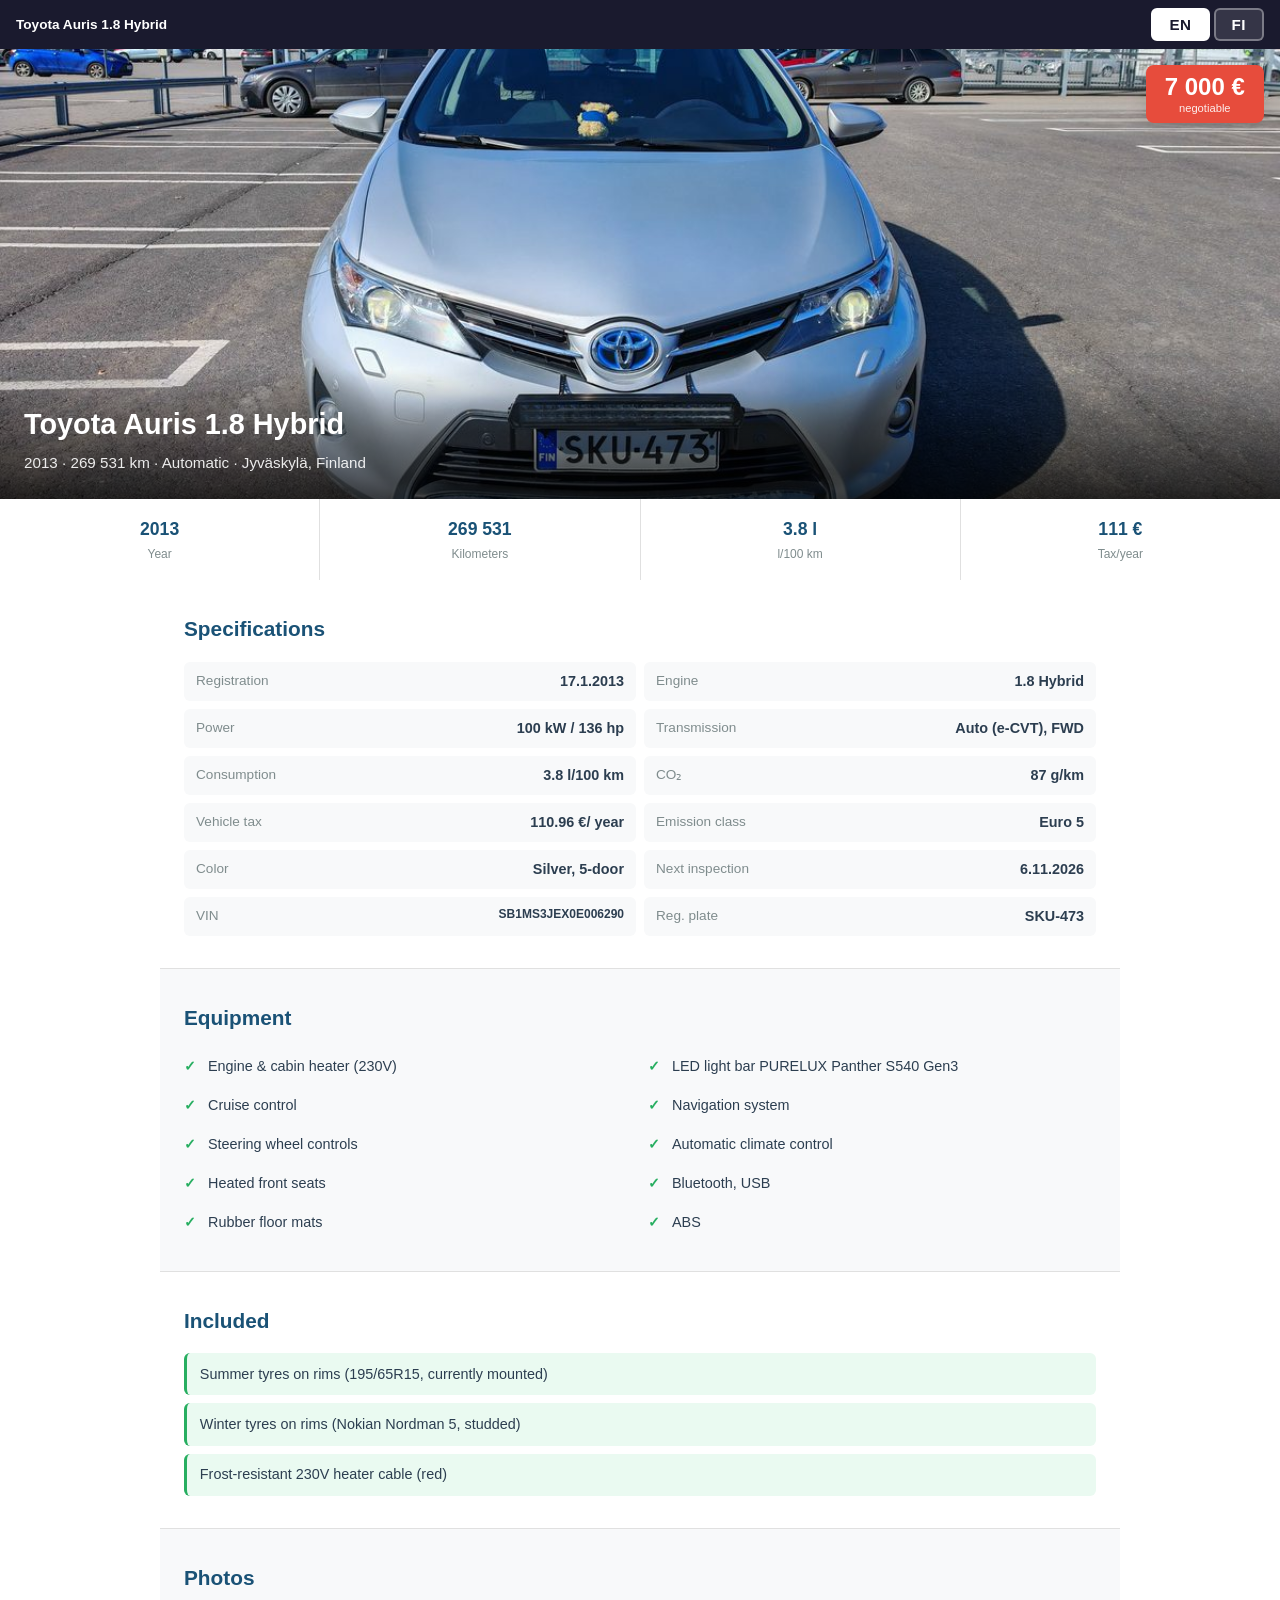
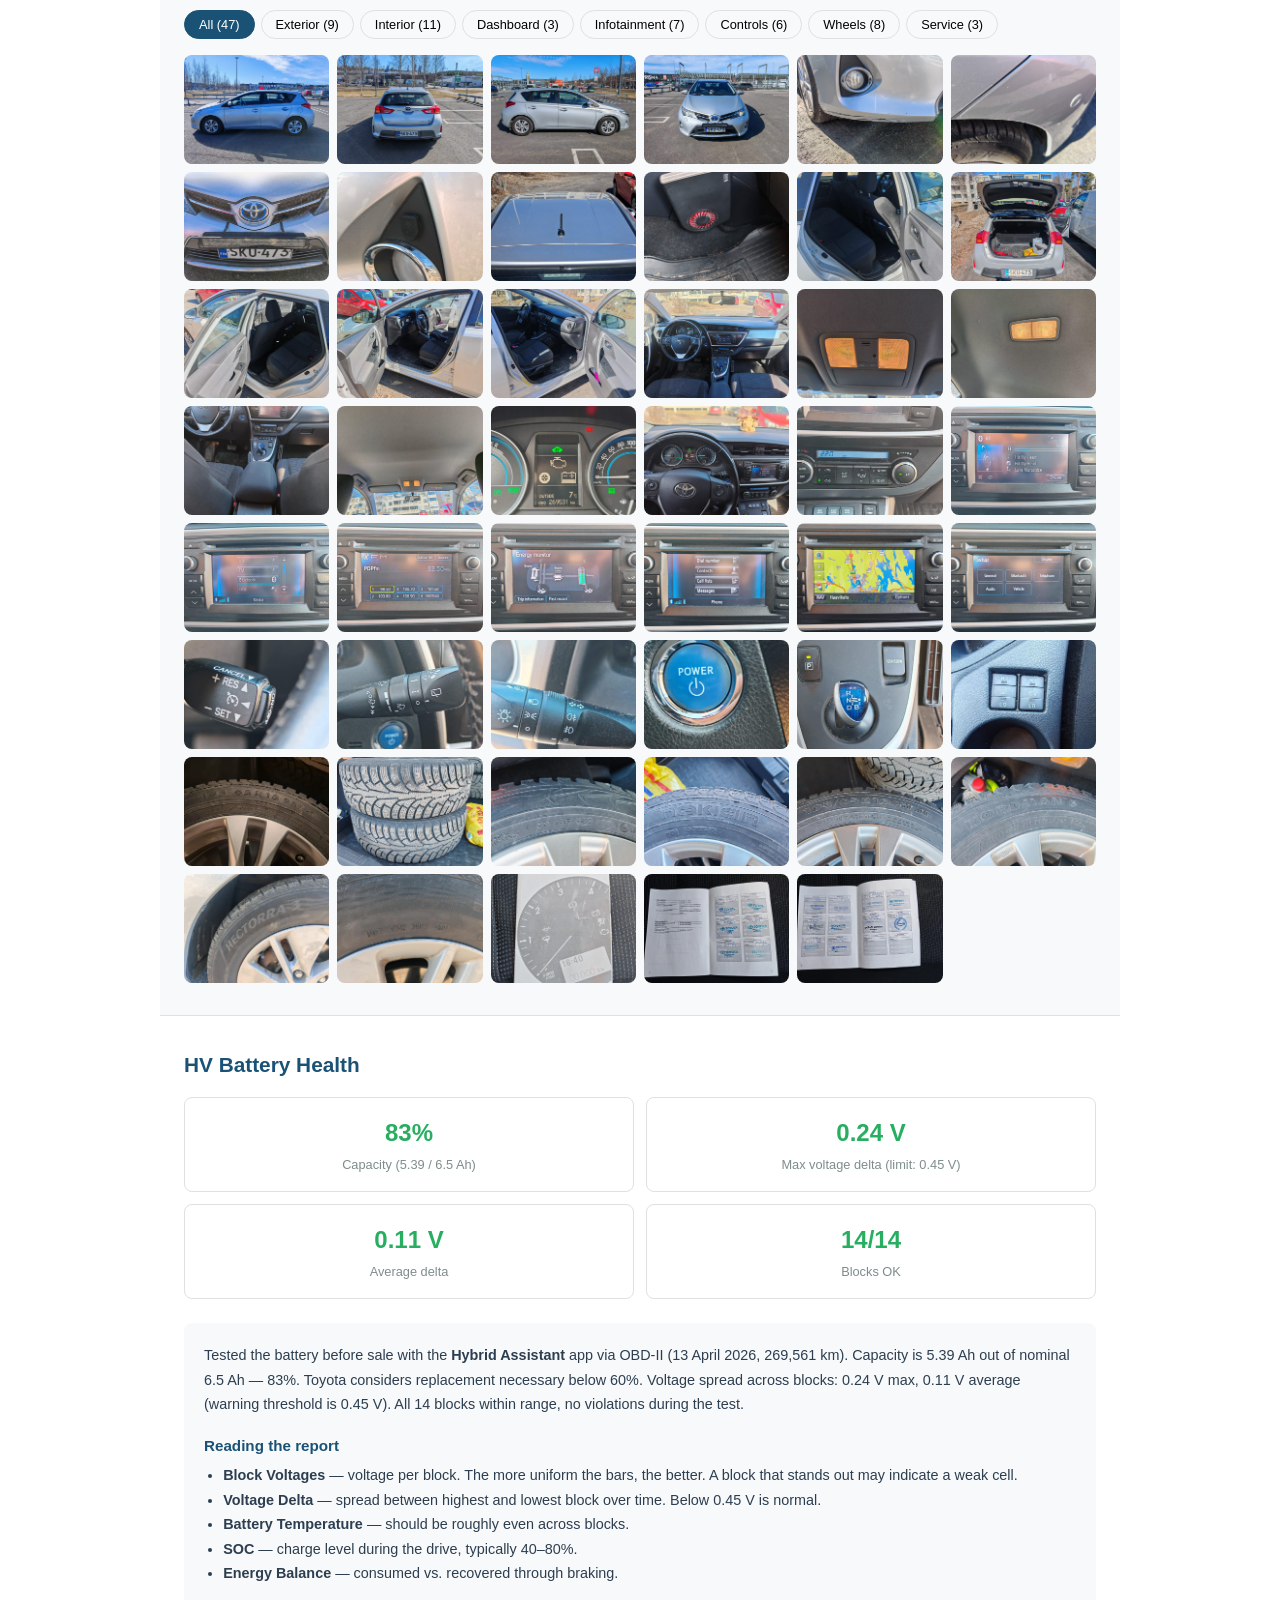
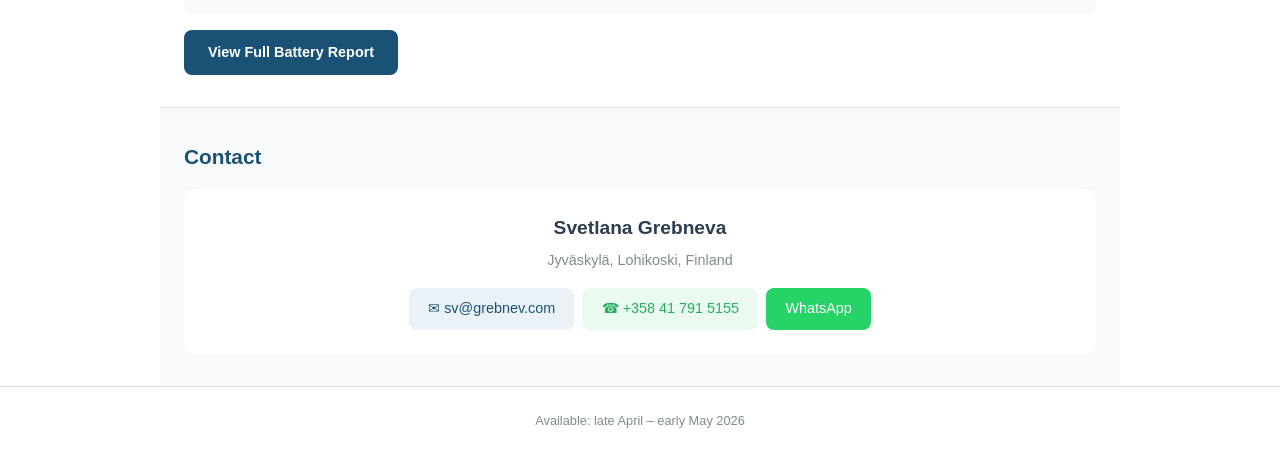
==== commit fc03f997: "Price: 7500 -> 7000 EUR" ====
--- a/index.html
+++ b/index.html
@@ -4,11 +4,11 @@
   <meta charset="UTF-8">
   <meta name="viewport" content="width=device-width, initial-scale=1.0">
   <title>Toyota Auris 1.8 Hybrid 2013 — For Sale / Myydaan</title>
-  <meta name="description" content="Toyota Auris 1.8 Hybrid 2013, 269 531 km, automatic, 7 500 EUR. Jyvaskyla, Finland.">
+  <meta name="description" content="Toyota Auris 1.8 Hybrid 2013, 269 531 km, automatic, 7 000 EUR. Jyvaskyla, Finland.">
   <link rel="canonical" href="https://shtoong.github.io/toyota-auris-sale/">
 
   <!-- Open Graph -->
-  <meta property="og:title" content="Toyota Auris 1.8 Hybrid 2013 — 7 500 EUR">
+  <meta property="og:title" content="Toyota Auris 1.8 Hybrid 2013 — 7 000 EUR">
   <meta property="og:description" content="Well-maintained hybrid, 269 531 km, automatic e-CVT, 3.8 l/100 km. Jyvaskyla, Finland.">
   <meta property="og:image" content="https://shtoong.github.io/toyota-auris-sale/photos-web/exterior/exterior-04.jpg">
   <meta property="og:url" content="https://shtoong.github.io/toyota-auris-sale/">
@@ -18,7 +18,7 @@
 
   <!-- Twitter Card -->
   <meta name="twitter:card" content="summary_large_image">
-  <meta name="twitter:title" content="Toyota Auris 1.8 Hybrid 2013 — 7 500 EUR">
+  <meta name="twitter:title" content="Toyota Auris 1.8 Hybrid 2013 — 7 000 EUR">
   <meta name="twitter:description" content="269 531 km, automatic e-CVT, 3.8 l/100 km. Jyvaskyla, Finland.">
   <meta name="twitter:image" content="https://shtoong.github.io/toyota-auris-sale/photos-web/exterior/exterior-04.jpg">
 
@@ -67,7 +67,7 @@
     "url": "https://shtoong.github.io/toyota-auris-sale/",
     "offers": {
       "@type": "Offer",
-      "price": 7500,
+      "price": 7000,
       "priceCurrency": "EUR",
       "availability": "https://schema.org/InStock",
       "itemCondition": "https://schema.org/UsedCondition",
@@ -107,7 +107,7 @@
   <!-- Hero -->
   <div class="hero">
     <img src="photos-web/exterior/exterior-04.jpg" alt="Toyota Auris 1.8 Hybrid 2013" loading="eager">
-    <div class="price-badge">7 500 &euro;
+    <div class="price-badge">7 000 &euro;
       <span class="price-negotiable">
         <span class="lang-en">negotiable</span>
         <span class="lang-fi">neuvoteltavissa</span>
